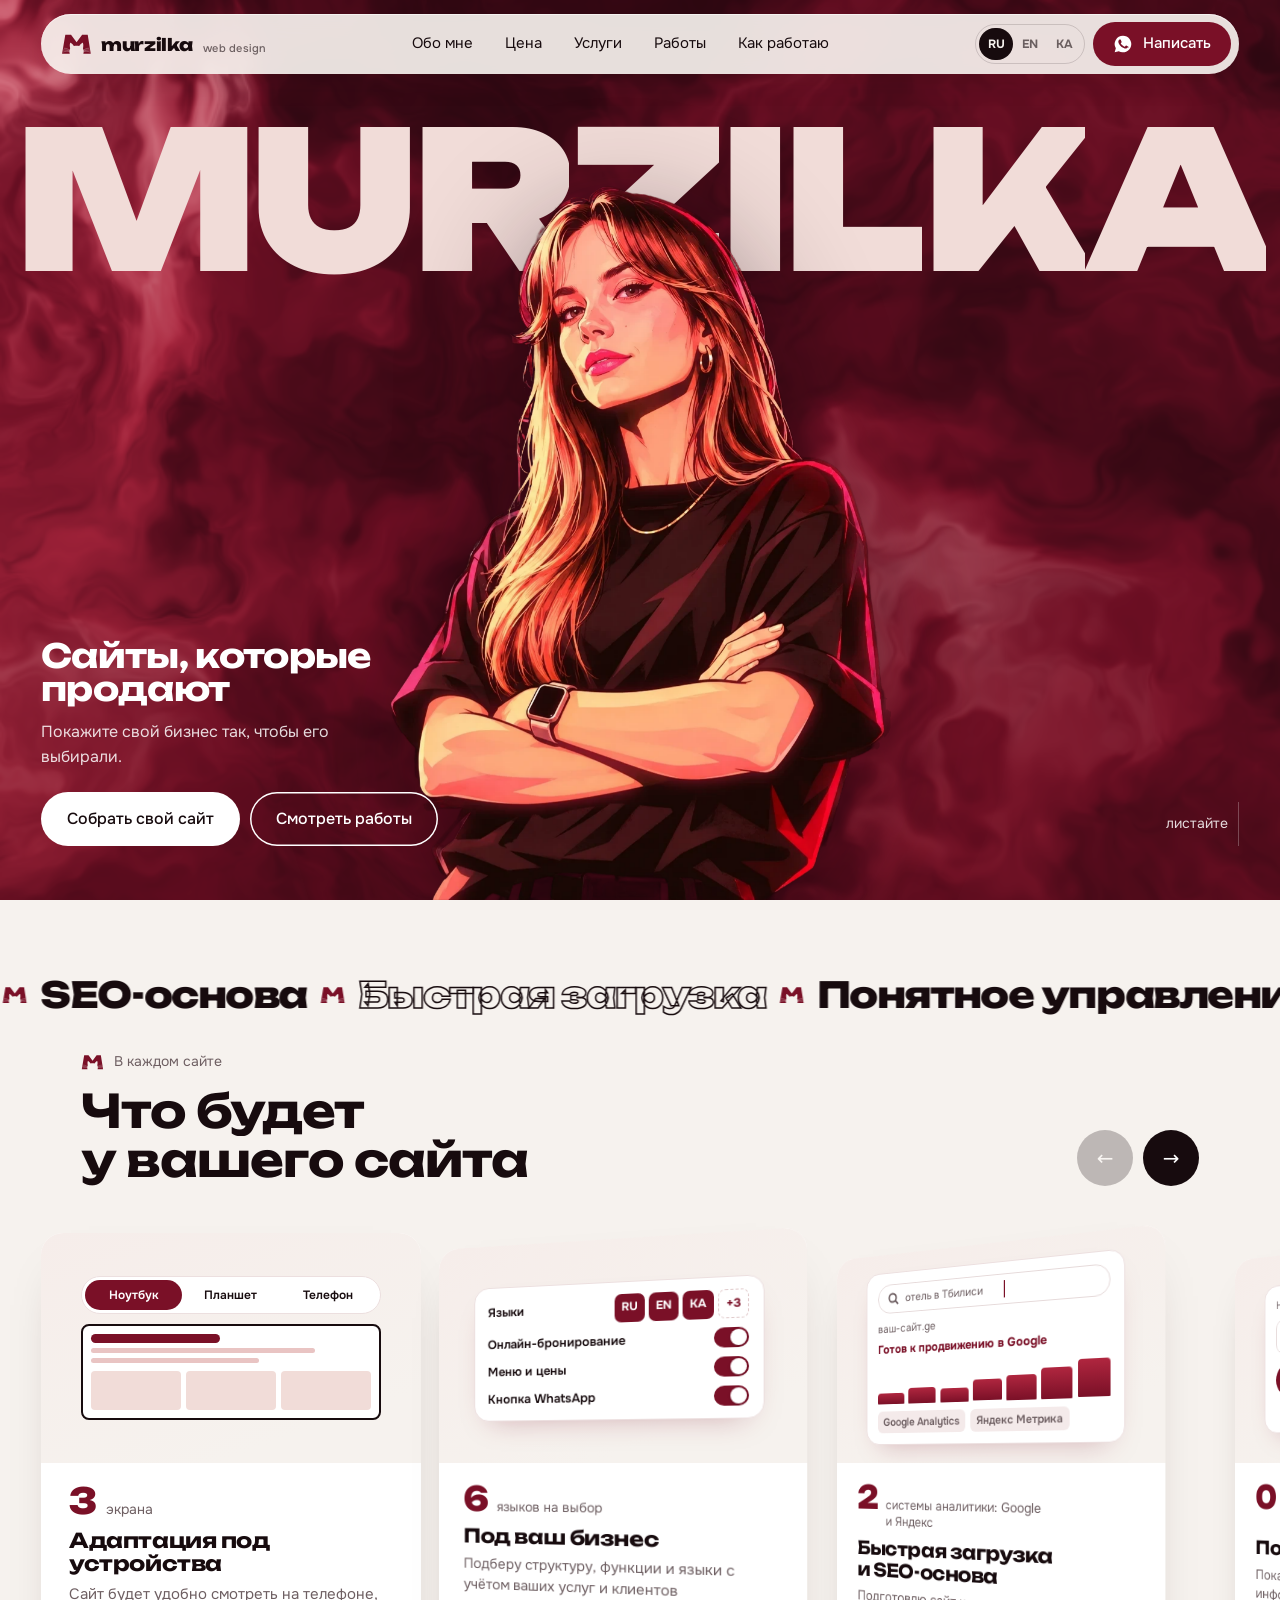
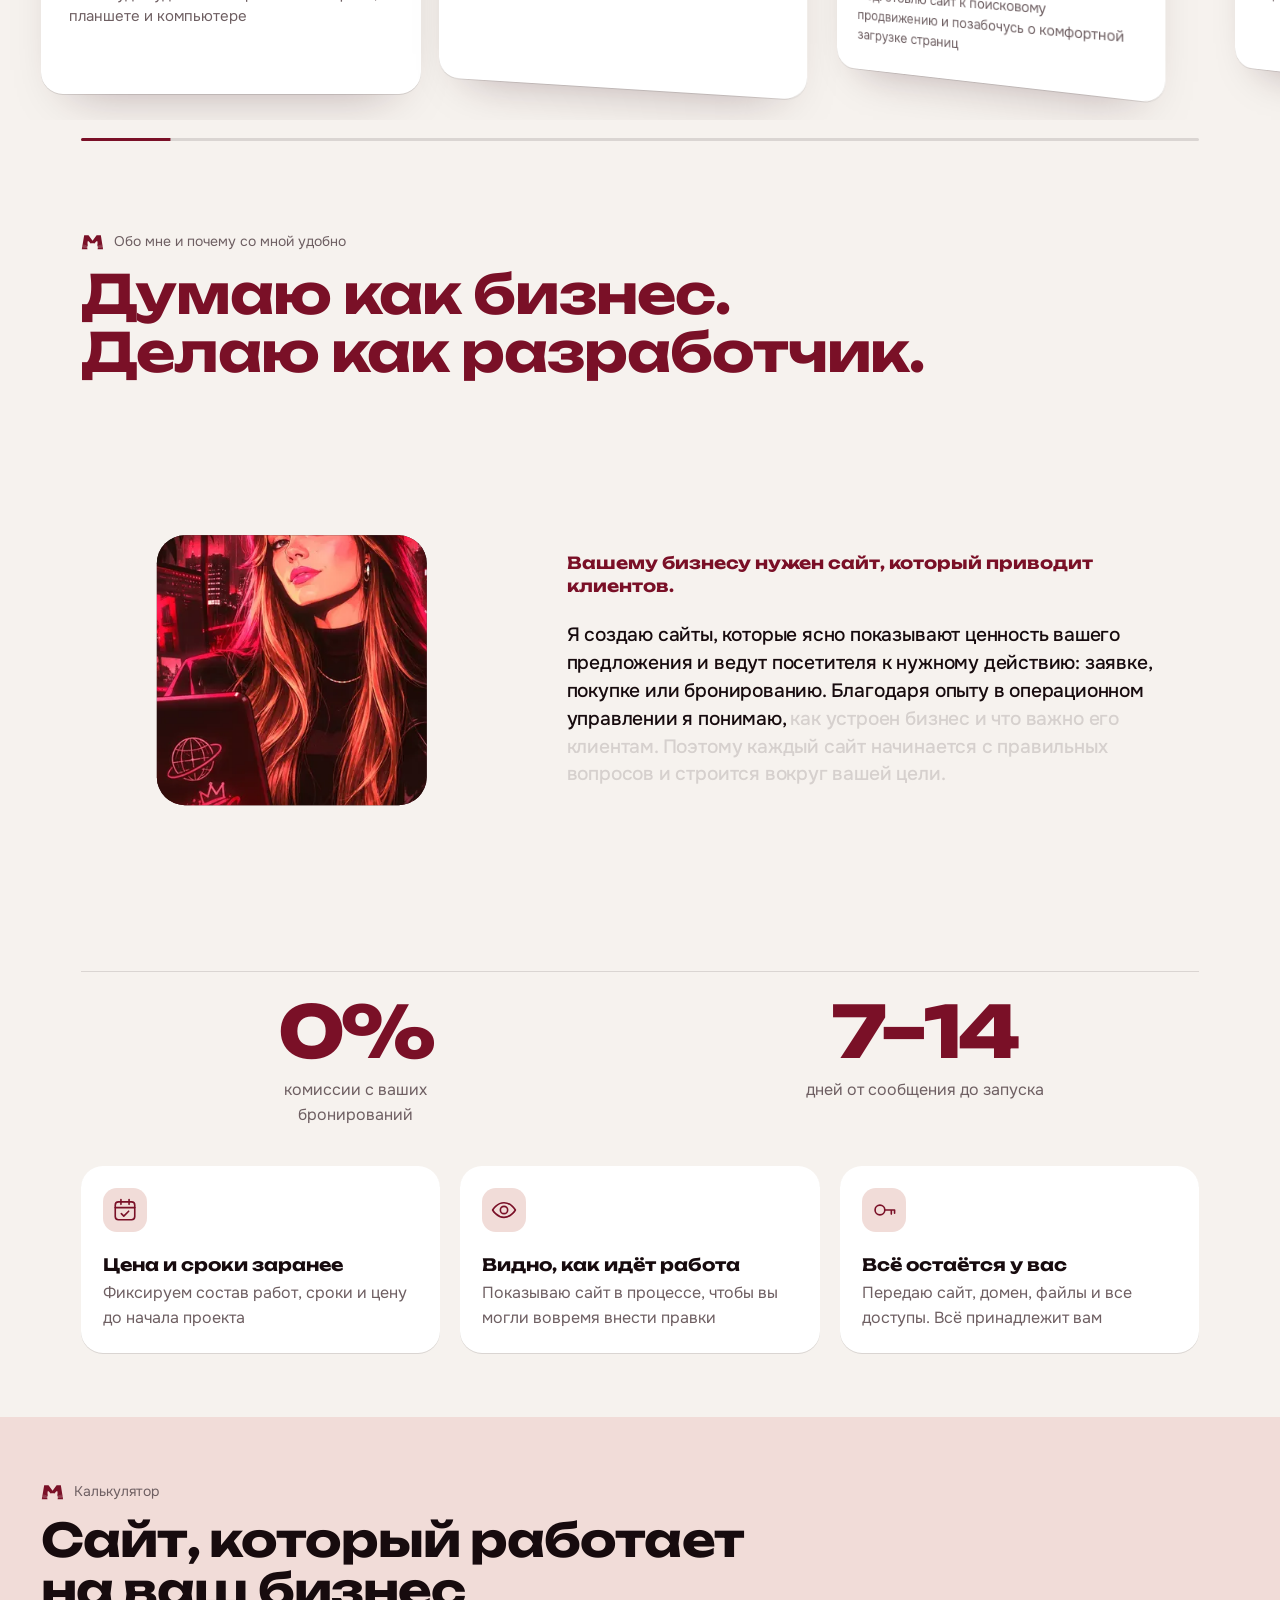
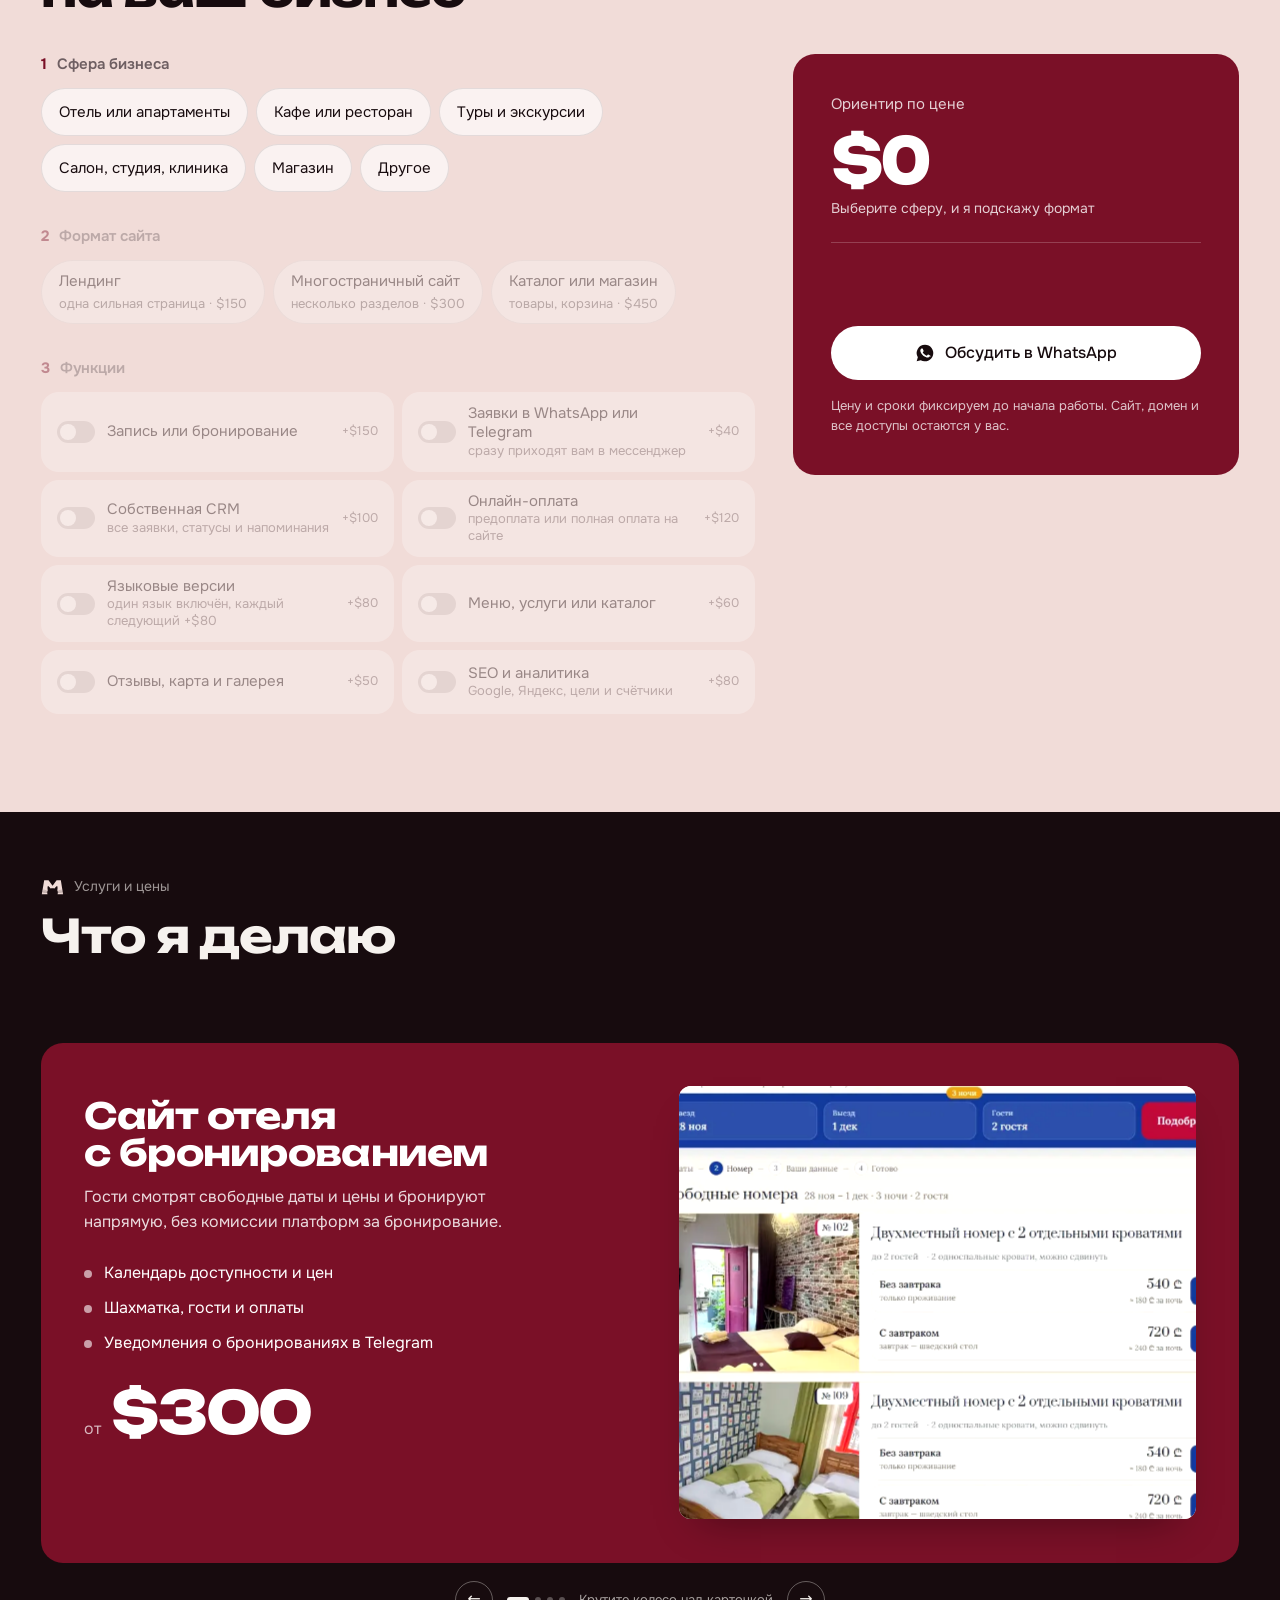
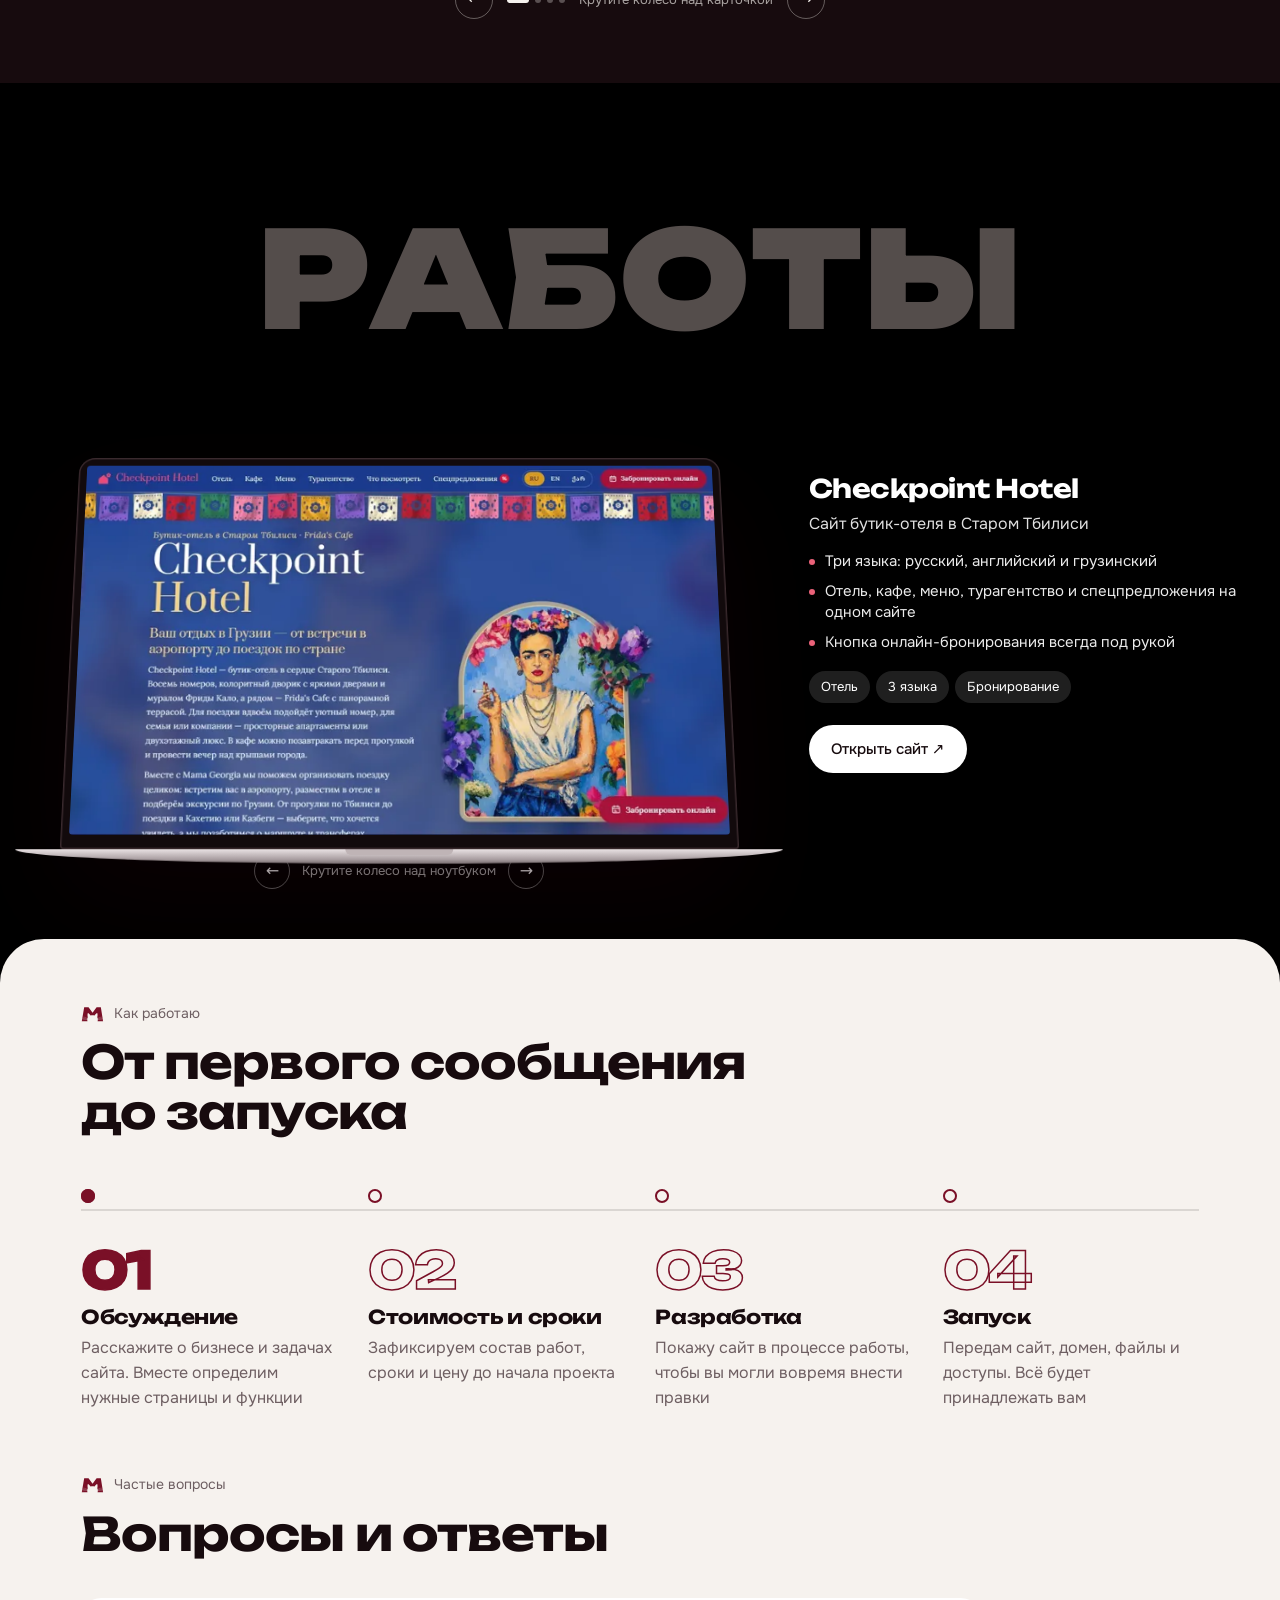
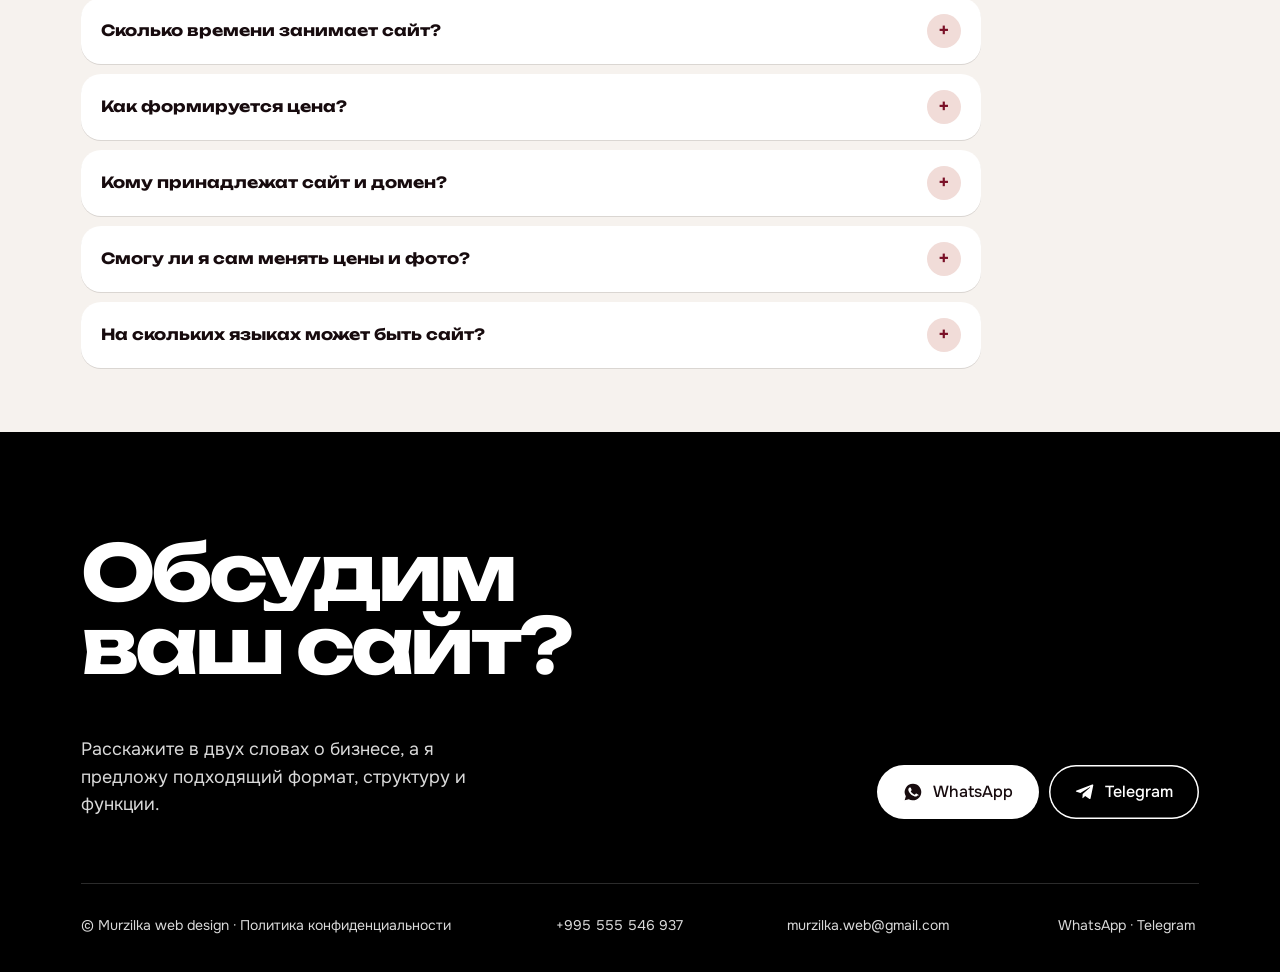
==== index.html @ 1e2598ab "Compact layout, M-cat logo, cleaner code; /old/ redirects home Co-Authored-By: Claude Opus 5.5 <nore" ====
<!DOCTYPE html>
<html lang="ru">
<head>
<meta charset="utf-8">
<meta name="viewport" content="width=device-width,initial-scale=1">
<title>Murzilka web design — сайты, которые продают</title>
<meta name="description" content="Мурзилка веб дизайн: сайты для отелей, кафе, туров и услуг в Грузии. Бронирование без комиссий, заявки в WhatsApp, своя CRM.">
<link rel="icon" href="data:image/svg+xml,%3Csvg xmlns='http://www.w3.org/2000/svg' viewBox='0 0 64 64'%3E%3Crect width='64' height='64' rx='14' fill='#7A1027'/%3E%3Cg transform='translate(6 13) scale(.4194)'%3E%3Cpath fill='#F6F2EE' fill-rule='evenodd' d='M16.3 96 L28.9 22.2 C29.1 21 29.8 20.4 30.6 20.4 H50.6 C51.8 20.4 52.9 20.9 53.6 21.9 L74.4 50.1 L95.1 21.9 C95.8 20.9 96.9 20.4 98.1 20.4 H117.6 C118.5 20.4 119.1 21 119.2 22 L131 96 Z M47 96 C45.4 91.5 45.2 86.5 46 82 C46.5 79 47.2 77 48.5 74.5 C47.6 70 47.2 66 47.2 62 C47.2 58 47.7 54.3 48.8 52.6 C49.5 51.7 50.9 52.3 52 53.1 C56.4 56.2 60.4 60.5 63.6 65.1 C67 64.2 70.6 63.8 74.2 63.8 C77.8 63.8 81.4 64.2 84.8 65.1 C88 60.5 92 56.2 96.4 53.1 C97.5 52.3 98.9 51.7 99.6 52.6 C100.7 54.3 101.2 58 101.2 62 C101.2 66 100.8 70 99.9 74.5 C101.2 77 101.9 79 102.4 82 C103.2 86.5 103 91.5 101.4 96 Z' transform='translate(-12 -14)'/%3E%3C/g%3E%3C/svg%3E">
<!--HEAD-->
<link rel="canonical" href="https://murzilkaweb.com/">
<link rel="alternate" hreflang="ru" href="https://murzilkaweb.com/">
<link rel="alternate" hreflang="en" href="https://murzilkaweb.com/en.html">
<link rel="alternate" hreflang="ka" href="https://murzilkaweb.com/ka.html">
<link rel="alternate" hreflang="x-default" href="https://murzilkaweb.com/">
<meta property="og:type" content="website">
<meta property="og:site_name" content="Murzilka web design">
<meta property="og:title" content="Murzilka web design — сайты, которые продают">
<meta property="og:description" content="Мурзилка веб дизайн: сайты для отелей, кафе, туров и услуг в Грузии. Бронирование без комиссий, заявки в WhatsApp, своя CRM.">
<meta property="og:image" content="https://murzilkaweb.com/og-ru.jpg">
<meta property="og:image:width" content="1200">
<meta property="og:image:height" content="630">
<meta property="og:url" content="https://murzilkaweb.com/">
<meta property="og:locale" content="ru_RU">
<meta name="twitter:card" content="summary_large_image">
<meta name="twitter:image" content="https://murzilkaweb.com/og-ru.jpg">
<script type="application/ld+json">{"@context": "https://schema.org", "@type": "ProfessionalService", "name": "Murzilka web design", "url": "https://murzilkaweb.com/", "image": "https://murzilkaweb.com/og-ru.jpg", "description": "Мурзилка веб дизайн: сайты для отелей, кафе, туров и услуг в Грузии. Бронирование без комиссий, заявки в WhatsApp, своя CRM.", "telephone": "+995555546937", "email": "murzilka.web@gmail.com", "areaServed": {"@type": "Country", "name": "Georgia"}, "priceRange": "$$", "sameAs": ["https://t.me/murzilka_studio", "https://wa.me/995555546937"], "knowsLanguage": ["ru", "en", "ka"]}</script>
<!--/HEAD-->
<script src="data.js"></script>
<link rel="stylesheet" href="fonts.css">
<style>
:root{
  --accent:#7A1027;      
  --accent-2:#B0263F;    
  --deep:#2A0710;        
  --blush:#F1DCD8;       
  --paper:#F6F2EE;
  --ink:#170B0E;
  --mute:#6E5F62;
  --line:rgba(23,11,14,.12);
  --r:22px;
  --pad:max(3.2vw,16px);
  color-scheme:light;
}
*{box-sizing:border-box;min-width:0}
html{scroll-padding-top:80px;-webkit-text-size-adjust:100%}
html.lenis,html.lenis body{height:auto}
.lenis.lenis-smooth{scroll-behavior:auto!important}
body{margin:0;background:var(--paper);color:var(--ink);font:400 16px/1.55 'Onest',system-ui,sans-serif;overflow-x:hidden;overflow-x:clip;-webkit-font-smoothing:antialiased}
img{display:block;max-width:100%}
a{color:inherit}
h1,h2,h3{font-family:'Unbounded',sans-serif;font-weight:700;line-height:1.02;letter-spacing:-.02em;margin:0;text-wrap:balance}
p{margin:0}
button{font:inherit;color:inherit;cursor:pointer}
:focus-visible{outline:2px solid var(--accent-2);outline-offset:3px;border-radius:8px}
.wrap{max-width:1320px;margin:0 auto;padding:0 var(--pad)}
.star{display:inline-block;width:1em;height:1em;vertical-align:-.12em;color:var(--accent-2)}
.btn{display:inline-flex;align-items:center;justify-content:center;gap:10px;min-height:54px;padding:0 26px;border-radius:999px;border:0;text-decoration:none;font-weight:500;font-size:16px;white-space:nowrap;position:relative;overflow:hidden;transition:transform .25s cubic-bezier(.2,.8,.2,1)}
.btn:active{transform:scale(.97)}
.btn svg{width:20px;height:20px;flex:none}
.btn-main{background:var(--accent);color:#fff}
.btn-light{background:#fff;color:var(--ink)}
.btn-ghost{background:transparent;color:inherit;box-shadow:inset 0 0 0 1.5px currentColor}
.btn span{position:relative;z-index:1;display:inline-flex;align-items:center;gap:10px}
.btn::before{content:"";position:absolute;inset:0;background:var(--ink);transform:translateY(101%);border-radius:inherit;transition:transform .45s cubic-bezier(.7,0,.2,1)}
.btn-light::before{background:var(--accent)}
.btn-ghost::before{background:currentColor}
@media(hover:hover){.btn:hover::before{transform:none}.btn-light:hover{color:#fff}.btn-ghost:hover span{color:var(--paper)}.hero .btn-ghost:hover span,.cta .btn-ghost:hover span{color:var(--deep)}}
.nav{position:fixed;z-index:50;top:14px;left:var(--pad);right:var(--pad);display:flex;align-items:center;justify-content:space-between;gap:12px;padding:8px 8px 8px 20px;border-radius:999px;background:rgba(246,242,238,.92);backdrop-filter:blur(14px) saturate(1.4);-webkit-backdrop-filter:blur(14px) saturate(1.4);box-shadow:0 1px 0 rgba(255,255,255,.6) inset,0 8px 30px rgba(42,7,16,.08);transition:transform .5s cubic-bezier(.7,0,.2,1)}
.nav.hide{transform:translateY(-140%)}
.logo{display:flex;align-items:center;gap:8px;font:800 17px/1 'Unbounded',sans-serif;text-decoration:none;letter-spacing:-.02em}
.logo .star{width:31px;height:22px;color:var(--accent)}.logo{gap:9px}
.logo small{font:500 11px/1 'Onest',sans-serif;letter-spacing:.02em;opacity:.6;margin-left:2px;align-self:flex-end;padding-bottom:1px}
.langs{display:flex;height:40px;padding:3px;border-radius:99px;border:1.5px solid rgba(23,11,14,.15)}
.langs a{display:grid;place-items:center;min-width:34px;padding:0 6px;border-radius:99px;font:700 12px/1 'Onest',sans-serif;text-decoration:none;color:inherit;opacity:.6}
.langs a:hover{opacity:1}
.langs a.on{background:var(--ink);color:var(--paper);opacity:1}
.logo small{white-space:nowrap}
.mlangs{display:none}
@media(max-width:560px){.nr .langs{display:none}.menu .mlangs{display:flex;align-self:flex-start;height:48px;border-color:rgba(255,255,255,.3);margin-top:10px}.menu .mlangs a{font-size:15px;min-width:52px;color:#fff;opacity:.7}.menu .mlangs a.on{background:#fff;color:var(--ink);opacity:1}}
.nr{display:flex;align-items:center;gap:8px}
.nav ul{display:flex;gap:4px;list-style:none;margin:0;padding:0}
.nav ul a{display:block;padding:10px 14px;border-radius:999px;text-decoration:none;font-size:15px;transition:background .2s}
.nav ul a:hover{background:rgba(122,16,39,.08)}
.nav .btn{min-height:44px;padding:0 20px;font-size:15px}
.burger{display:none;width:44px;height:44px;border-radius:50%;border:0;background:var(--ink);color:#fff;place-items:center}
.burger i{display:block;width:16px;height:1.5px;background:currentColor;box-shadow:0 -5px 0 currentColor,0 5px 0 currentColor}
.menu{position:fixed;inset:0;z-index:49;background:var(--deep);color:#fff;display:flex;flex-direction:column;justify-content:flex-end;padding:110px var(--pad) 40px;clip-path:inset(0 0 100% 0);transition:clip-path .7s cubic-bezier(.7,0,.2,1);visibility:hidden}
.menu.open{clip-path:inset(0);visibility:visible}
.menu>a{font:700 clamp(34px,10vw,56px)/1.1 'Unbounded',sans-serif;text-decoration:none;display:block;padding:6px 0}
.menu .row{display:flex;gap:10px;margin-top:32px;flex-wrap:wrap}
.menu .row a{font:500 16px 'Onest',sans-serif;flex:1}
@keyframes spin{to{transform:rotate(360deg)}}
.hero{position:relative;height:100vh;height:100svh;overflow:hidden;color:#fff;background:radial-gradient(120% 80% at 70% 20%,var(--accent-2),var(--accent) 40%,var(--deep))}
.hero canvas{position:absolute;inset:0;width:100%;height:100%}
.grain{position:absolute;inset:0;pointer-events:none;opacity:.18;mix-blend-mode:overlay;background-image:url("data:image/svg+xml,%3Csvg xmlns='http://www.w3.org/2000/svg' width='160' height='160'%3E%3Cfilter id='n'%3E%3CfeTurbulence baseFrequency='.9' numOctaves='2' stitchTiles='stitch'/%3E%3C/filter%3E%3Crect width='100%25' height='100%25' filter='url(%23n)'/%3E%3C/svg%3E")}
.name{position:absolute;left:0;right:0;top:13vh;text-align:center;font:900 clamp(40px,15vw,280px)/.86 'Unbounded',sans-serif;letter-spacing:-.05em;white-space:nowrap;color:var(--blush);user-select:none}
.name .ch{display:inline-block;will-change:transform}
.name .mk{display:inline-block;overflow:hidden;vertical-align:top;padding-bottom:.04em}
.sasha{position:absolute;left:50%;bottom:0;height:min(84vh,1100px);height:min(84svh,1100px);transform:translateX(-50%)}.sasha>div,.sasha img{height:100%;width:auto;max-width:none;will-change:transform}.sasha img{filter:drop-shadow(0 30px 60px rgba(20,0,6,.45))}
.hero-copy{position:absolute;z-index:2;left:var(--pad);bottom:clamp(28px,6vh,60px);max-width:440px}
.eyebrow{display:inline-flex;align-items:center;gap:8px;font-size:14px;opacity:.85;margin-bottom:14px}
.hero h1{font-size:clamp(26px,2.6vw,40px)}
.hero-copy p{margin:14px 0 22px;opacity:.85;max-width:320px}
.hero-btns{display:flex;gap:10px;flex-wrap:wrap}
.hero-side{position:absolute;right:var(--pad);bottom:clamp(28px,6vh,60px);text-align:right;font-size:14px;opacity:.85;display:flex;flex-direction:column;align-items:flex-end;gap:14px}
.scroll-hint{display:flex;align-items:center;gap:10px}
.scroll-hint i{display:block;width:1.5px;height:44px;background:rgba(255,255,255,.3);position:relative;overflow:hidden}
.scroll-hint i::after{content:"";position:absolute;left:0;top:-50%;width:100%;height:50%;background:#fff;animation:drip 1.8s cubic-bezier(.7,0,.3,1) infinite}
@keyframes drip{to{top:110%}}
.works{position:relative;overflow:hidden;color:#fff;background:radial-gradient(120% 80% at 30% 30%,var(--accent-2),var(--accent) 40%,var(--deep))}
.works canvas{position:absolute;inset:0;width:100%;height:100%}
.wpin{position:relative;z-index:2;min-height:100vh;min-height:100svh;max-width:1400px;margin:0 auto;padding:96px var(--pad) 60px;display:grid;grid-template-columns:minmax(0,1.25fr) minmax(0,.75fr);grid-template-rows:auto 1fr;column-gap:clamp(30px,4vw,70px);row-gap:clamp(16px,3vh,40px);align-items:center}
.wname{grid-column:1/-1;align-self:start;text-align:center;font:900 clamp(40px,8vw,140px)/.9 'Unbounded',sans-serif;letter-spacing:-.1em;white-space:nowrap;color:var(--blush);user-select:none;pointer-events:none}
.wname span{display:inline-block}
.whint{display:flex;align-items:center;justify-content:center;gap:12px;margin-top:12px;font-size:13px;color:rgba(255,255,255,.7)}
.whint button{width:36px;height:36px;border-radius:50%;border:1.5px solid rgba(255,255,255,.4);background:none;color:#fff;font-size:16px;cursor:pointer;transition:background .3s,opacity .3s}
.whint button:hover{background:rgba(255,255,255,.15)}
.whint button:disabled{opacity:.3;cursor:default}
.dots i{cursor:pointer}
.laptop{touch-action:pan-y}
.wlap{min-width:0}
.laptop{position:relative;width:min(100%,(100vh - 330px)*1.6);min-width:min(100%,420px);margin:0 auto;will-change:transform}
.dots{display:flex;gap:8px;justify-content:center;margin-top:26px}
.dots i{width:6px;height:6px;border-radius:9px;background:rgba(255,255,255,.35);transition:width .4s,background .4s}
.dots i.on{width:26px;background:#fff}
.wdet{position:relative;min-height:460px}
.cap{position:absolute;inset:0;display:flex;flex-direction:column;justify-content:center;opacity:0;transform:translateY(24px);transition:opacity .45s,transform .6s cubic-bezier(.2,.8,.2,1);pointer-events:none}
.cap.on{opacity:1;transform:none;pointer-events:auto}
.wd .n{font:600 14px/1 'Onest';opacity:.7;margin-bottom:14px}
.wd h3{font-size:clamp(22px,2vw,32px);margin-bottom:10px}
.wd .lead{opacity:.88;font-size:16px;margin-bottom:14px}
.wd ul{list-style:none;padding:0;margin:0 0 18px;display:grid;gap:9px}
.wd li{display:flex;gap:10px;font-size:15px;line-height:1.4;opacity:.92}
.wd li::before{content:"";flex:none;width:6px;height:6px;margin-top:8px;border-radius:50%;background:#ff6b84}
.tags{display:flex;flex-wrap:wrap;gap:6px;margin-bottom:22px}
.tags span{font-size:13px;padding:6px 12px;border-radius:99px;background:rgba(255,255,255,.12);white-space:nowrap}
.wd .btn{align-self:flex-start;min-height:48px;padding:0 22px;font-size:15px}
.wlist{display:none;position:relative;z-index:2;padding:110px var(--pad) 90px;gap:22px}
.wlist .h2{color:#fff;margin-bottom:8px}
.wcard{background:rgba(255,255,255,.07);border:1px solid rgba(255,255,255,.14);border-radius:24px;padding:12px 12px 22px}
.wcard .shot{position:relative;border-radius:14px;overflow:hidden;aspect-ratio:16/10;margin-bottom:18px;background:#0c0607}
.wcard .shot img{position:absolute;inset:0;width:100%;height:100%;object-fit:cover;object-position:top}
.wcard .wd{padding:0 8px}
@media(max-width:900px){
  .wpin{grid-template-columns:minmax(0,1fr);align-content:center;gap:14px;padding:78px var(--pad) 20px}
  .wname{font-size:14.5vw;margin-top:6px}
  .laptop{width:100%}
  .lid{position:relative;border-radius:24px;padding:12px;box-shadow:0 0 0 1.5px #3a2a2e inset,0 30px 70px rgba(20,0,6,.5)}
  .lid::after{content:"";position:absolute;top:4px;left:50%;width:5px;height:5px;margin-left:-2.5px;border-radius:50%;background:#3a2a2e}
  .screen{aspect-ratio:4/3;border-radius:12px}
  .base{display:none}
  .dots{margin-top:14px}
  .wdet{min-height:330px}
  .cap{justify-content:flex-start}
  .wd .n{margin-bottom:8px}
  .wd h3{font-size:24px;margin-bottom:6px}
  .wd .lead{font-size:15px;margin-bottom:10px}
  .wd ul{gap:5px;margin-bottom:12px}
  .wd li{font-size:14px}
  .tags{margin-bottom:14px}
  .tags span{font-size:12px;padding:5px 10px}
  .wd .btn{min-height:44px}
}
@media(max-width:900px) and (max-height:740px){.wd ul{display:none}.wdet{min-height:220px}}
.nogs .wpin{display:none}.nogs .wlist{display:grid}
.lid{background:#120a0c;border-radius:clamp(10px,1.4vw,20px) clamp(10px,1.4vw,20px) 4px 4px;padding:1.3% 1.3% 2%;box-shadow:0 0 0 1.5px #3a2a2e inset,0 50px 120px rgba(20,0,6,.55)}
.screen{position:relative;aspect-ratio:16/9.4;overflow:hidden;border-radius:4px;background:#0c0607}
.screen img{position:absolute;inset:0;width:100%;height:100%;object-fit:cover;object-position:top center;will-change:clip-path}
.base{position:relative;height:clamp(8px,1.2vw,18px);margin:0 -6.5%;background:linear-gradient(#e9e2e3,#a99ea1 70%,#7a6f72);border-radius:0 0 50% 50%/0 0 100% 100%}
.base::before{content:"";position:absolute;left:50%;top:0;width:14%;height:40%;transform:translateX(-50%);background:#bfb4b6;border-radius:0 0 10px 10px}
.wgrid{display:grid;grid-template-columns:repeat(auto-fill,minmax(280px,1fr));gap:24px;margin-top:40px}
.wgrid a{text-decoration:none}.wgrid img{border-radius:16px;aspect-ratio:16/10;object-fit:cover;object-position:top;width:100%;margin-bottom:12px}.wgrid b{display:block;font:700 18px 'Unbounded'}.wgrid span{color:var(--mute)}
section{position:relative}
.band{padding:clamp(44px,5vw,80px) 0}
.kicker{display:flex;align-items:center;gap:10px;font-size:14px;color:var(--mute);margin-bottom:14px}
.h2{font-size:clamp(28px,3.6vw,54px)}
.h2 .ln{display:block;overflow:hidden;padding-bottom:.06em}
.h2 .ln>span{display:block}
.mani h2{font-size:clamp(28px,4.2vw,64px);color:var(--accent)}
.mgrid{display:grid;grid-template-columns:minmax(0,.8fr) minmax(0,1.2fr);gap:clamp(28px,5vw,80px);align-items:center;margin-top:clamp(40px,6vw,80px)}
.mani .big{font:500 clamp(18px,1.5vw,22px)/1.45 'Onest',sans-serif;letter-spacing:-.01em;margin-top:24px}
.mani .big .w{opacity:.14;transition:none}
.mani .lead{font:700 clamp(16px,1.3vw,20px)/1.35 'Unbounded';color:var(--accent);max-width:640px}
.stats{display:grid;grid-template-columns:repeat(2,minmax(0,1fr));gap:20px;margin-top:clamp(50px,7vw,100px);border-top:1px solid var(--line)}
.stat{padding-top:28px}
.stat b{display:block;font:800 clamp(44px,5.6vw,92px)/.9 'Unbounded';letter-spacing:-.05em;color:var(--accent);white-space:nowrap}
.stat>span{display:block;margin-top:14px;color:var(--mute);max-width:260px}
.svcs{background:var(--ink);color:var(--paper)}
.svcs .kicker{color:rgba(246,242,238,.6)}
.svc-list{display:grid;margin-top:clamp(20px,2.6vw,36px);padding-top:30px;touch-action:pan-y}
.sctl{display:flex;align-items:center;justify-content:center;gap:14px;margin-top:18px;font-size:13px;color:rgba(246,242,238,.65)}
.sctl button{width:38px;height:38px;border-radius:50%;border:1.5px solid rgba(246,242,238,.35);background:none;color:var(--paper);font-size:16px;cursor:pointer;transition:background .3s,opacity .3s}
.sctl button:hover{background:rgba(255,255,255,.1)}.sctl button:disabled{opacity:.3;cursor:default}
.sdots{display:flex;gap:6px}.sdots i{width:6px;height:6px;border-radius:9px;background:rgba(246,242,238,.3);cursor:pointer;transition:width .3s,background .3s}.sdots i.on{width:22px;background:var(--paper)}
.svc{grid-area:1/1;position:relative;min-height:min(48vh,430px);border-radius:var(--r);padding:clamp(20px,2.4vw,34px);display:grid;grid-template-columns:minmax(0,1.05fr) minmax(0,1fr);gap:clamp(20px,3vw,44px);transform-origin:50% 0;overflow:hidden}
.svc:nth-child(1){background:var(--accent);color:#fff}
.svc:nth-child(2){background:var(--blush);color:var(--ink)}
.svc:nth-child(3){background:var(--paper);color:var(--ink)}
.svc:nth-child(4){background:#2B1A1E;color:var(--paper)}
.svc .top{display:flex;justify-content:space-between;align-items:flex-start;gap:16px}
.svc .num{font:600 15px 'Onest';opacity:.7}
.svc h3{font-size:clamp(22px,2.1vw,32px);margin:4px 0 10px}
.svc .d{opacity:.85;max-width:480px}
.svc ul{list-style:none;padding:0;margin:26px 0 0;display:grid;gap:10px}
.svc li{display:flex;gap:12px;align-items:flex-start}
.svc li::before{content:"";flex:none;width:8px;height:8px;margin-top:9px;border-radius:50%;background:currentColor;opacity:.6}
.price{margin-top:30px;display:flex;align-items:baseline;gap:10px}
.price small{font-size:16px;opacity:.7}
.price b{font:800 clamp(34px,3.4vw,52px)/.9 'Unbounded';letter-spacing:-.04em}
.svc .vis{position:relative;border-radius:calc(var(--r) - 10px);overflow:hidden;min-height:260px;background:#fff;box-shadow:0 20px 40px -20px rgba(0,0,0,.4)}
.svc .vis img{position:absolute;inset:0;width:100%;height:100%;object-fit:cover;object-position:top left;transform:scale(1.15);will-change:transform;filter:saturate(1.12) contrast(1.05) brightness(1.05)}
.crm{position:absolute;inset:0;padding:clamp(18px,2.4vw,30px);display:flex;flex-direction:column;gap:10px;background:linear-gradient(160deg,#3a2328,#1d1013)}
.crm .hd{display:flex;justify-content:space-between;font-size:14px;opacity:.75;margin-bottom:6px}
.crm .row{display:flex;justify-content:space-between;align-items:center;gap:10px;padding:14px 16px;border-radius:14px;background:rgba(255,255,255,.06)}
.crm .row b{font-weight:500}
.tag{font-size:13px;padding:6px 12px;border-radius:999px;white-space:nowrap}
.crm .ping{margin-top:auto;align-self:flex-end;display:flex;gap:10px;align-items:center;background:#fff;color:var(--ink);padding:12px 16px;border-radius:16px 16px 4px 16px;font-size:14px;box-shadow:0 20px 40px rgba(0,0,0,.3)}
.feat{padding-top:clamp(44px,6vw,80px);overflow:hidden}
.marq{display:flex;width:max-content;white-space:nowrap;font:800 clamp(22px,2.8vw,42px)/1 'Unbounded';letter-spacing:-.04em;will-change:transform}
.marq span{flex:none;display:inline-flex;align-items:center;gap:.35em;padding-right:.35em}
.marq .o{color:transparent;-webkit-text-stroke:1.5px var(--ink)}
.marq .md{display:inline-block;width:.22em;height:.22em;border-radius:50%;background:var(--accent)}
.kd{display:inline-block;width:18px;height:2px;border-radius:2px;background:var(--accent-2)}
.fpin{position:relative;padding:clamp(24px,3vw,44px) 0 clamp(16px,2vw,36px)}
.fhead{display:flex;flex-wrap:wrap;justify-content:space-between;align-items:flex-end;gap:20px}
.farrows{display:flex;gap:10px}
.farrows button{width:56px;height:56px;border-radius:50%;border:0;background:var(--ink);color:#fff;font-size:20px;transition:transform .2s,background .2s,opacity .2s}
.farrows button:active{transform:scale(.94)}
.farrows button:disabled{opacity:.25;cursor:default}
@media(hover:hover){.farrows button:not(:disabled):hover{background:var(--accent)}}
.ftrack-w{position:relative;margin-top:clamp(16px,2.4vw,32px)}
.ftrack{display:flex;gap:18px;overflow-x:auto;overflow-y:hidden;scroll-snap-type:x mandatory;padding:16px var(--pad) 26px;scroll-padding-inline:var(--pad);scrollbar-width:none;cursor:grab;user-select:none;-webkit-user-select:none;-webkit-overflow-scrolling:touch;overscroll-behavior-x:contain}
.ftrack::-webkit-scrollbar{display:none}
.ftrack.drag{cursor:grabbing;scroll-snap-type:none}
.ftrack.drag .fc{pointer-events:none}
@media(min-width:1320px){.ftrack{padding-inline:calc((100vw - 1320px)/2 + var(--pad));scroll-padding-inline:calc((100vw - 1320px)/2 + var(--pad))}}
.fc{position:relative;overflow:hidden;-webkit-backface-visibility:hidden;backface-visibility:hidden;flex:0 0 min(80vw,380px);scroll-snap-align:start;border-radius:var(--r);background:#fff;color:var(--ink);display:flex;flex-direction:column;transform-origin:0% 50%;will-change:transform;box-shadow:0 1px 0 var(--line),0 24px 50px -30px rgba(42,7,16,.35)}
.fimg{position:relative;height:clamp(170px,26vh,230px);background:linear-gradient(160deg,var(--blush),#fff 85%);display:grid;place-items:center;overflow:hidden}
.ill{width:92%;height:92%;overflow:visible}
.ill .a{fill:var(--accent)}.ill .b{fill:#e9c4c3}.ill .w{fill:#fff}.ill .o{opacity:.35}
.ill .sh{filter:drop-shadow(0 6px 10px rgba(122,16,39,.16))}
.ill .l{fill:none;stroke:var(--accent);stroke-width:3;stroke-linecap:round;stroke-linejoin:round}
.ill text{font:600 13px 'Onest',sans-serif;text-anchor:middle}.ill .tw{fill:#fff}.ill .ta{fill:var(--accent)}
.ill .cursor{fill:var(--ink);stroke:#fff;stroke-width:2}
.ill .float{animation:float 4s ease-in-out infinite}
@keyframes float{50%{transform:translateY(-6px)}}
.fc.on .grow{transform-box:fill-box;transform-origin:50% 100%;animation:grow 1s cubic-bezier(.2,.8,.2,1) both}
@keyframes grow{from{transform:scaleY(.1)}}
.ill .draw{stroke-dasharray:1;stroke-dashoffset:1}
.fc.on .draw{animation:draw 1.4s .4s ease forwards}
@keyframes draw{to{stroke-dashoffset:0}}
.fc.on .knob{animation:knob 2.4s ease-in-out infinite}
@keyframes knob{50%{transform:translateX(-22px)}}
.fc.on .slide{transform-box:fill-box;transform-origin:0 50%;animation:slide 2.4s ease-in-out infinite}
@keyframes slide{50%{transform:scaleX(.6)}}
.fc.on .pop{animation:pop .6s cubic-bezier(.2,.9,.3,1.4) both;transform-box:fill-box;transform-origin:20% 100%}
@keyframes pop{from{transform:scale(.4);opacity:0}}
.fc.on .beat{transform-box:fill-box;transform-origin:center;animation:beat 1.6s ease-in-out infinite}
@keyframes beat{15%{transform:scale(1.18)}30%{transform:scale(1)}}
.ftx{position:relative;padding:20px clamp(20px,2.2vw,28px) clamp(22px,2.4vw,28px)}
.fnum{display:flex;align-items:baseline;gap:10px;margin-bottom:10px}
.fn{font:800 clamp(32px,2.8vw,42px)/1 'Unbounded';letter-spacing:-.04em;color:var(--accent);font-variant-numeric:tabular-nums}
.fnum span{font-size:14px;line-height:1.25;color:var(--mute);max-width:190px}
.fimg.mu{background:linear-gradient(160deg,#F6EDEA,var(--paper) 80%);padding:16px}
.mu{font-family:'Onest',sans-serif;color:var(--ink)}
.mu-box{width:100%;max-width:300px;background:#fff;border:1.5px solid #ecdfdf;border-radius:16px;padding:12px 14px;box-shadow:0 14px 30px -18px rgba(122,16,39,.35)}
.mu-dev{width:100%;max-width:300px;display:flex;flex-direction:column;align-items:center;gap:10px}
.mu-tabs{position:relative;display:grid;grid-template-columns:repeat(3,1fr);width:100%;background:#fff;border:1.5px solid #ecdfdf;border-radius:99px;padding:3px;font-size:12px;font-weight:600;text-align:center}
.mu-tabs span{position:relative;z-index:1;padding:6px 0;transition:color .3s}
.mu-ind{position:absolute;top:3px;bottom:3px;left:3px;width:calc((100% - 6px)/3);border-radius:99px;background:var(--accent)}
.mu-stage{height:96px;width:100%;display:flex;justify-content:center;align-items:flex-start}
.mu-page{width:100%;height:100%;background:#fff;border:2px solid var(--ink);border-radius:8px;padding:8px;display:flex;flex-direction:column;gap:5px;overflow:hidden}
.mu-page b{display:block;height:9px;width:46%;border-radius:5px;background:var(--accent)}
.mu-page .l1,.mu-page .l2{display:block;height:5px;border-radius:3px;background:#e9c4c3}.mu-page .l1{width:80%}.mu-page .l2{width:60%}
.mu-cols{display:flex;gap:5px;flex:1;margin-top:3px}.mu-cols u{flex:1;border-radius:4px;background:#F1DCD8;min-width:14px}
.fc.on .mu-ind{animation:muInd 7.5s cubic-bezier(.7,0,.2,1) infinite}
.fc.on .mu-page{animation:muPage 7.5s cubic-bezier(.7,0,.2,1) infinite}
.fc.on .mu-tabs .t1{animation:muT1 7.5s infinite}.fc.on .mu-tabs .t2{animation:muT2 7.5s infinite}.fc.on .mu-tabs .t3{animation:muT3 7.5s infinite}
.mu-tabs .t1{color:#fff}
@keyframes muInd{0%,28%{transform:translateX(0)}33%,61%{transform:translateX(100%)}66%,95%{transform:translateX(200%)}100%{transform:translateX(0)}}
@keyframes muPage{0%,28%{width:100%;border-radius:8px}33%,61%{width:58%;border-radius:10px}66%,95%{width:34%;border-radius:12px}100%{width:100%}}
@keyframes muT1{0%,28%,100%{color:#fff}33%,95%{color:var(--ink)}}
@keyframes muT2{0%,28%,66%,100%{color:var(--ink)}33%,61%{color:#fff}}
@keyframes muT3{0%,61%,100%{color:var(--ink)}66%,95%{color:#fff}}
.mu-biz{display:grid;gap:9px;font-size:13px}
.mu-row{display:flex;align-items:center;justify-content:space-between;gap:8px}
.mu-row span:first-child{font-weight:600}
.mu-langs{display:flex;gap:4px}.mu-langs em{font-style:normal;font-size:12px;font-weight:700;padding:4px 7px;border-radius:7px;background:#f4eaea;color:var(--accent)}
.mu-langs em.on{background:var(--accent);color:#fff}.mu-langs .pl{background:none;border:1.5px dashed #e0c9ca}
.mu-sw{flex:none;position:relative;width:34px;height:20px;border-radius:99px;background:#e6dada;transition:background .3s}
.mu-sw::after{content:"";position:absolute;top:2px;left:2px;width:16px;height:16px;border-radius:50%;background:#fff;box-shadow:0 1px 3px rgba(0,0,0,.2);transition:transform .3s}
.fc.on .mu-sw{animation:muSwBg .01s both}.fc.on .mu-sw::after{animation:muSwK .4s cubic-bezier(.3,1.4,.5,1) both}
.fc.on .s1,.fc.on .s1::after{animation-delay:.5s}.fc.on .s2,.fc.on .s2::after{animation-delay:1.1s}.fc.on .s3,.fc.on .s3::after{animation-delay:1.7s}
@keyframes muSwBg{to{background:var(--accent)}}@keyframes muSwK{to{transform:translateX(14px)}}
.fc.on .mu-langs em:nth-child(2){animation:muLang .3s 2.2s both}.fc.on .mu-langs em:nth-child(3){animation:muLang .3s 2.5s both}
@keyframes muLang{to{background:var(--accent);color:#fff}}
.mu-seo{display:grid;gap:8px}
.mu-q{display:flex;align-items:center;gap:8px;border:1.5px solid #e6dada;border-radius:99px;padding:6px 12px;font-size:12px;color:var(--mute)}
.mu-type{display:inline-block;overflow:hidden;white-space:nowrap;border-right:1.5px solid var(--accent);width:0}
.fc.on .mu-type{animation:muType 1.4s steps(15) .3s forwards,muBlink .8s step-end infinite}
@keyframes muType{to{width:15ch}}@keyframes muBlink{50%{border-color:transparent}}
.mu-res{opacity:0;transform:translateY(8px)}.fc.on .mu-res{animation:muIn .5s 1.8s both}
.mu-res small{display:block;font-size:12px;color:var(--mute)}.mu-res b{font-size:13px;color:var(--accent)}
.mu-chart{display:flex;align-items:flex-end;gap:5px;height:40px}
.mu-chart i{flex:1;height:var(--h);border-radius:4px 4px 1px 1px;background:linear-gradient(var(--accent-2),var(--accent));transform-origin:50% 100%;transform:scaleY(0)}
.fc.on .mu-chart i{animation:muGrow .6s cubic-bezier(.2,.8,.2,1) both}
.fc.on .mu-chart i:nth-child(1){animation-delay:2s}.fc.on .mu-chart i:nth-child(2){animation-delay:2.08s}.fc.on .mu-chart i:nth-child(3){animation-delay:2.16s}.fc.on .mu-chart i:nth-child(4){animation-delay:2.24s}.fc.on .mu-chart i:nth-child(5){animation-delay:2.32s}.fc.on .mu-chart i:nth-child(6){animation-delay:2.4s}.fc.on .mu-chart i:nth-child(7){animation-delay:2.48s}
@keyframes muGrow{to{transform:scaleY(1)}}
.mu-an{display:flex;gap:6px;font-size:12px;font-weight:600;color:var(--mute)}.mu-an span{padding:3px 7px;border-radius:6px;background:#f4eaea}
@keyframes muIn{to{opacity:1;transform:none}}
.mu-adm small{display:block;font-size:12px;color:var(--mute);margin-bottom:6px}
.mu-in{position:relative;height:38px;border:1.5px solid #e6dada;border-radius:10px;font-weight:700;font-size:15px;overflow:hidden}
.mu-in span{position:absolute;left:12px;top:50%;transform:translateY(-50%)}
.mu-in .v2{opacity:0}
.mu-car{position:absolute;top:10px;bottom:10px;width:1.5px;background:var(--accent);left:62px;opacity:0}
.fc.on .mu-in{animation:muFocus 6s infinite}
.fc.on .mu-in .v1{animation:muV1 6s infinite}.fc.on .mu-in .v2{animation:muV2 6s infinite}.fc.on .mu-car{animation:muCar 6s infinite}
.mu-btn{margin-top:10px;border-radius:99px;background:var(--accent);color:#fff;text-align:center;font-weight:700;font-size:13px;padding:9px}
.fc.on .mu-btn{animation:muPress 6s infinite}
.mu-ok{margin-top:8px;font-size:12px;font-weight:700;color:#1f8a55;opacity:0}
.fc.on .mu-ok{animation:muOk 6s infinite}
@keyframes muFocus{0%,8%{border-color:#e6dada}12%,55%{border-color:var(--accent)}60%,100%{border-color:#e6dada}}
@keyframes muV1{0%,25%{opacity:1;transform:translateY(-50%)}32%,92%{opacity:0;transform:translateY(-120%)}100%{opacity:1;transform:translateY(-50%)}}
@keyframes muV2{0%,25%{opacity:0;transform:translateY(20%)}32%,92%{opacity:1;transform:translateY(-50%)}100%{opacity:0}}
@keyframes muCar{0%,10%{opacity:0}12%,20%,28%,36%,44%,52%{opacity:1}16%,24%,32%,40%,48%{opacity:0}55%,100%{opacity:0}}
@keyframes muPress{0%,56%,64%,100%{transform:none;filter:none}60%{transform:scale(.95);filter:brightness(1.2)}}
@keyframes muOk{0%,62%{opacity:0;transform:translateY(4px)}68%,92%{opacity:1;transform:none}100%{opacity:0}}
.mu-chat{width:100%;max-width:300px;display:flex;flex-direction:column;gap:8px;font-size:13px}
.mu-b{align-self:flex-start;max-width:82%;padding:9px 12px;border-radius:16px 16px 16px 4px;background:#fff;border:1.5px solid #ecdfdf;opacity:0;transform:translateY(10px) scale(.96);transform-origin:0 100%}
.mu-b.me{align-self:flex-end;background:var(--accent);color:#fff;border-color:var(--accent);border-radius:16px 16px 4px 16px;transform-origin:100% 100%}
.fc.on .c1{animation:muPop .45s cubic-bezier(.2,.9,.3,1.3) .3s both}.fc.on .c2{animation:muPop .45s cubic-bezier(.2,.9,.3,1.3) 1.3s both}.fc.on .c3{animation:muPop .45s cubic-bezier(.2,.9,.3,1.3) 2.1s both}
@keyframes muPop{to{opacity:1;transform:none}}
.mu-dots{display:flex;gap:4px;padding:11px 14px}.mu-dots i{width:6px;height:6px;border-radius:50%;background:#fff;opacity:.5}
.fc.on .mu-dots i{animation:muDot 1.2s infinite}.fc.on .mu-dots i:nth-child(2){animation-delay:.15s}.fc.on .mu-dots i:nth-child(3){animation-delay:.3s}
@keyframes muDot{0%,60%,100%{opacity:.35}30%{opacity:1}}
@media(prefers-reduced-motion:reduce){.mu *{animation:none!important;opacity:1!important;transform:none!important;width:auto}}
.fc h3{font-size:clamp(19px,1.6vw,22px);line-height:1.15;margin:0 0 8px}
.fc p{color:var(--mute);font-size:15px;line-height:1.45}
.fbar{height:3px;border-radius:3px;background:var(--line);overflow:hidden;margin-top:clamp(10px,2vh,24px)}
.fbar i{display:block;height:100%;background:var(--accent);transform-origin:0 50%;transform:scaleX(0)}
.calc{background:var(--blush)}
.calc-grid{display:grid;grid-template-columns:minmax(0,1.25fr) minmax(0,1fr);gap:clamp(20px,3vw,44px);margin-top:clamp(24px,3vw,40px);align-items:start}
.step{margin-bottom:34px}
.step h4{margin:0 0 14px;font:600 15px 'Onest';color:var(--mute);display:flex;gap:10px}
.step h4 b{color:var(--accent)}
.chips{display:flex;flex-wrap:wrap;gap:8px}
.chip{min-height:48px;padding:10px 18px;border-radius:999px;border:0;background:rgba(255,255,255,.65);box-shadow:inset 0 0 0 1px rgba(23,11,14,.1);font-size:15px;text-align:left;transition:background .25s,color .25s,transform .2s}
.chip:active{transform:scale(.97)}
.chip.on{background:var(--ink);color:#fff;box-shadow:none}
.chip small{display:block;opacity:.65;font-size:13px}
.chip .rec{display:inline-block;margin-left:8px;font-size:12px;padding:2px 8px;border-radius:9px;background:var(--accent);color:#fff;vertical-align:1px}
.toggles{display:grid;grid-template-columns:repeat(2,minmax(0,1fr));gap:8px}
.tog{display:flex;align-items:center;gap:12px;min-height:64px;padding:12px 16px;border-radius:18px;border:0;background:rgba(255,255,255,.65);text-align:left;font-size:15px;transition:background .25s}
.tog .sw{flex:none;width:38px;height:22px;border-radius:99px;background:rgba(23,11,14,.18);position:relative;transition:background .25s}
.tog .sw::after{content:"";position:absolute;left:3px;top:3px;width:16px;height:16px;border-radius:50%;background:#fff;transition:transform .35s cubic-bezier(.2,.9,.3,1.3)}
.tog.on{background:#fff}
.tog.on .sw{background:var(--accent)}
.tog.on .sw::after{transform:translateX(16px)}
.tog .tx{flex:1;line-height:1.3}
.tog .tx em{display:block;font-style:normal;font-size:13px;color:var(--mute)}
.tog small{white-space:nowrap;color:var(--mute)}
.tog[disabled]{opacity:.45;cursor:default}
.langc{display:none;align-items:center;gap:12px;grid-column:1/-1;padding:6px 16px 10px}
.langc.show{display:flex}
.langc button{width:40px;height:40px;border-radius:50%;border:0;background:#fff;font-size:20px}
.wait{opacity:.4;pointer-events:none;transition:opacity .4s}
.total{position:sticky;top:100px;background:var(--accent);color:#fff;border-radius:var(--r);padding:clamp(24px,3vw,40px);overflow:hidden}
.total .lbl{font-size:15px;opacity:.8}
.total .sum{font:800 clamp(48px,5vw,80px)/1 'Unbounded';letter-spacing:-.05em;margin:12px 0 6px;font-variant-numeric:tabular-nums;white-space:nowrap}
.total .note{font-size:14px;opacity:.8;min-height:22px}
.total ul{list-style:none;padding:18px 0 0;margin:22px 0 24px;border-top:1px solid rgba(255,255,255,.2);display:grid;gap:8px;font-size:15px;min-height:60px}
.total li{display:flex;justify-content:space-between;gap:10px}
.total li span:last-child{opacity:.75;white-space:nowrap}
.total .btn{width:100%}
.total .fine{font-size:13px;opacity:.75;margin-top:16px}
.total .star{position:absolute;right:-50px;top:-50px;width:200px;height:200px;color:rgba(255,255,255,.07)}
.proc{background:var(--paper);border-radius:44px 44px 0 0;margin-top:-44px;z-index:3}
.proc .steps{display:grid;grid-template-columns:repeat(4,minmax(0,1fr));gap:clamp(16px,2.4vw,36px);margin-top:clamp(28px,4vw,56px);position:relative;padding-top:56px}
.proc .rail{position:absolute;left:0;right:0;top:20px;height:2px;background:var(--line)}
.proc .rail i{position:absolute;inset:0;background:var(--accent);transform-origin:0 50%;transform:scaleX(0)}
.st{position:relative}
.st::before{content:"";position:absolute;top:-56px;left:0;width:14px;height:14px;border-radius:50%;background:var(--paper);box-shadow:inset 0 0 0 2px var(--accent);transition:background .3s}
.st.on::before{background:var(--accent)}
.st .n{font:800 clamp(40px,4vw,62px)/1 'Unbounded';letter-spacing:-.05em;color:transparent;-webkit-text-stroke:1.5px var(--accent);transition:color .5s}
.st.on .n{color:var(--accent)}
.st h3{font-size:clamp(18px,1.5vw,22px);margin:12px 0 8px}
.st p{color:var(--mute)}
.ava{position:relative;border-radius:var(--r);overflow:hidden;aspect-ratio:1/1;background:var(--deep)}
.ava img{position:absolute;inset:0;width:100%;height:100%;object-fit:cover;will-change:transform}
.pluses{display:grid;grid-template-columns:repeat(3,minmax(0,1fr));gap:clamp(12px,1.6vw,20px);margin-top:clamp(24px,3vw,40px)}
.pluses div{padding:22px;border-radius:22px;background:#fff;box-shadow:0 1px 0 var(--line)}
.pluses .pic{width:44px;height:44px;padding:9px;border-radius:14px;background:var(--blush);color:var(--accent)}
.pluses b{display:block;font:700 17px/1.25 'Unbounded';margin:14px 0 6px}
.pluses p{color:var(--mute);font-size:16px}
.cta{position:relative;overflow:hidden;color:#fff;background:radial-gradient(120% 80% at 30% 80%,var(--accent-2),var(--accent) 45%,var(--deep));min-height:60vh;display:flex;flex-direction:column;justify-content:flex-end}
@media(max-width:900px){.cta{min-height:0}}
.cta canvas{position:absolute;inset:0;width:100%;height:100%}
.cta .wrap{position:relative;z-index:2;width:100%;padding-top:80px;padding-bottom:24px}
.cta h2{font-size:clamp(40px,7vw,120px);line-height:.9;letter-spacing:-.05em}
.cta h2 .ln{display:block;overflow:hidden;padding-bottom:.05em}
.cta h2 .ln>span{display:block}
.cta .row{display:flex;justify-content:space-between;align-items:flex-end;gap:30px;margin-top:clamp(30px,4vw,60px);flex-wrap:wrap}
.cta .row p{max-width:420px;opacity:.85;font-size:clamp(17px,1.4vw,20px)}
.cta .btns{display:flex;gap:10px;flex-wrap:wrap}
.cta .btn{min-height:54px;padding:0 26px;font-size:16px}
.foot{display:flex;justify-content:space-between;flex-wrap:wrap;gap:14px;margin-top:clamp(36px,5vw,70px);padding-top:20px;border-top:1px solid rgba(255,255,255,.2);font-size:14px;opacity:.85}
.faq{background:var(--paper);padding-top:0}
.qa{margin-top:clamp(24px,3vw,44px);display:grid;gap:10px;max-width:900px}
.qa details{background:#fff;border-radius:20px;box-shadow:0 1px 0 var(--line)}
.qa summary{list-style:none;cursor:pointer;display:flex;justify-content:space-between;align-items:center;gap:16px;padding:16px 20px;font:700 clamp(15px,1.2vw,17px)/1.3 'Unbounded',sans-serif}
.qa summary::-webkit-details-marker{display:none}
.qa summary::after{content:"+";flex:none;width:34px;height:34px;border-radius:50%;display:grid;place-items:center;background:var(--blush);color:var(--accent);font:600 20px/1 'Onest';transition:transform .3s}
.qa details[open] summary::after{transform:rotate(45deg)}
.qa p{padding:0 24px 22px;color:var(--mute);max-width:720px}
.foot a{text-decoration:none;display:inline-flex;align-items:center;min-height:44px;padding:0 4px}
.foot>span{display:inline-flex;align-items:center;min-height:44px}
@media(max-width:700px){.foot{flex-direction:column;align-items:flex-start;gap:0}.foot>span{flex-wrap:wrap;min-height:40px}.foot a{padding:0 3px}.foot>span>a:first-child{padding-left:0}}
.mbar{position:fixed;z-index:40;left:12px;right:12px;bottom:max(12px,env(safe-area-inset-bottom));display:none;gap:8px;padding:8px;border-radius:999px;background:rgba(23,11,14,.82);backdrop-filter:blur(14px);-webkit-backdrop-filter:blur(14px);transform:translateY(160%);transition:transform .5s cubic-bezier(.2,.8,.2,1)}
.mbar.show{transform:none}
.mbar .btn{flex:1;min-height:50px;padding:0 14px}
.mbar .btn-ghost{color:#fff}
.mprice{position:fixed;z-index:41;left:50%;bottom:calc(max(12px,env(safe-area-inset-bottom)) + 76px);transform:translate(-50%,20px);opacity:0;pointer-events:none;background:var(--accent);color:#fff;text-decoration:none;padding:10px 18px;border-radius:999px;font-size:15px;white-space:nowrap;box-shadow:0 10px 30px rgba(42,7,16,.3);transition:opacity .35s,transform .45s cubic-bezier(.2,.8,.2,1)}
.mprice.show{opacity:1;transform:translate(-50%,0);pointer-events:auto}
@media(min-width:901px){.mprice{display:none}}
@media(max-width:1100px){
  .toggles{grid-template-columns:minmax(0,1fr)}
}
@media(max-width:900px){
  .nav ul,.nav .btn{display:none}
  .burger{display:grid}
  .calc-grid,.mgrid{grid-template-columns:minmax(0,1fr)}
  .total{position:relative;top:0}
  .svc{grid-template-columns:minmax(0,1fr);min-height:0;gap:16px}
  .sctl span#sHint{display:none}
  .svc .vis{min-height:0;height:min(150px,20vh);aspect-ratio:auto}
  .proc .steps{grid-template-columns:minmax(0,1fr);padding-top:0;padding-left:44px;gap:40px}
  .proc .rail{top:0;bottom:0;left:6px;right:auto;width:2px;height:auto}
  .proc .rail i{transform-origin:50% 0;transform:scaleY(0)}
  .st::before{top:8px;left:-44px}
  .mbar{display:flex}
  .ava{max-width:520px}
  .pluses{grid-template-columns:minmax(0,1fr)}
}
@media(max-width:700px){
  body{font-size:16px}
  .name{top:13vh;top:13svh}
  .sasha{height:62vh;height:62svh;bottom:23vh;bottom:23svh}
  .hero::after{content:"";position:absolute;left:0;right:0;bottom:0;height:52vh;height:52svh;background:linear-gradient(transparent,rgba(42,7,16,.92) 45%);pointer-events:none}
  .hero-copy{z-index:2;right:var(--pad);max-width:none;bottom:24px}
  .hero h1{font-size:clamp(28px,8.4vw,40px)}
  .hero-copy p{margin:10px 0 18px}
  .hero-btns .btn{flex:1;padding:0 12px;font-size:15px}
  .hero-side{display:none}
  .eyebrow{margin-bottom:10px}
  .stats{grid-template-columns:minmax(0,1fr)}
  .farrows{display:none}
  .svc{padding:22px;border-radius:22px}
  .svc h3{font-size:clamp(22px,6.6vw,28px);margin:8px 0 10px}
  .svc .d{font-size:15px;line-height:1.45}
  .svc ul{margin-top:14px;gap:6px}
  .svc li{font-size:14px}
  .svc li::before{margin-top:7px;width:6px;height:6px}
  .price{margin-top:16px}
  .price b{font-size:44px}
  .svc .vis{order:-1}
  .cta .btn{flex:1}
  .cta .btns{width:100%}
  .foot{padding-bottom:80px}
}
@supports not (aspect-ratio:1/1){.screen{height:0;padding-top:58.75%}.ava{height:0;padding-top:100%}}
@media(prefers-reduced-motion:reduce){*{animation:none!important;transition:none!important}}
.wrap{max-width:1200px}.svcs .wrap{max-width:1320px}
.wpin{position:relative;z-index:2;min-height:100vh;min-height:100svh;max-width:1400px;margin:0 auto;padding:96px var(--pad) 60px;display:grid;grid-template-columns:minmax(0,1.25fr) minmax(0,.75fr);grid-template-rows:auto 1fr;column-gap:clamp(30px,4vw,70px);row-gap:clamp(16px,3vh,40px);align-items:center}
.wname{grid-column:1/-1;align-self:start;text-align:center;font:900 clamp(44px,10.5vw,190px)/.9 'Unbounded',sans-serif;letter-spacing:-.1em;white-space:nowrap;color:var(--blush);user-select:none;pointer-events:none}
.wname span{display:inline-block}
.laptop{position:relative;width:min(100%,(100vh - 330px)*1.6);min-width:min(100%,420px);margin:0 auto;will-change:transform}
.svc-list{display:grid;margin-top:clamp(30px,4vw,56px);padding-top:30px;touch-action:pan-y}
.svc{grid-area:1/1;position:relative;min-height:min(58vh,520px);border-radius:var(--r);padding:clamp(24px,3.4vw,52px);display:grid;grid-template-columns:minmax(0,1.05fr) minmax(0,1fr);gap:clamp(24px,4vw,60px);transform-origin:50% 0;overflow:hidden}
.svc h3{font-size:clamp(26px,2.8vw,44px);margin:12px 0 14px}
.price{margin-top:30px;display:flex;align-items:baseline;gap:10px}
.price small{font-size:16px;opacity:.7}
.price b{font:800 clamp(44px,4.6vw,72px)/.9 'Unbounded';letter-spacing:-.04em}
.svc .vis{position:relative;border-radius:calc(var(--r) - 10px);overflow:hidden;min-height:260px;background:#fff;box-shadow:0 20px 40px -20px rgba(0,0,0,.4)}
.svc .vis img{position:absolute;inset:0;width:100%;height:100%;object-fit:cover;object-position:top left;transform:scale(1.15);will-change:transform;filter:saturate(1.12) contrast(1.05) brightness(1.05)}
@media(max-width:900px){  .wpin{grid-template-columns:minmax(0,1fr);align-content:center;gap:14px;padding:78px var(--pad) 20px}
  .wname{font-size:14.5vw;margin-top:6px}
  .laptop{width:100%}
  .svc{grid-template-columns:minmax(0,1fr);min-height:0;gap:16px}
  .svc .vis{min-height:0;height:min(150px,20vh);aspect-ratio:auto}}
@media(max-width:700px){  .svc{padding:22px;border-radius:22px}
  .svc h3{font-size:clamp(22px,6.6vw,28px);margin:8px 0 10px}
  .svc .d{font-size:15px;line-height:1.45}
  .svc ul{margin-top:14px;gap:6px}
  .svc li{font-size:14px}
  .svc li::before{margin-top:7px;width:6px;height:6px}
  .price{margin-top:16px}
  .price b{font-size:44px}
  .svc .vis{order:-1}}
.marq .star{width:.72em;height:.5em;color:var(--accent)}
.kicker .kd{width:23px;height:16px;flex:none;color:var(--accent);background:none;border-radius:0}
.svcs .kicker .kd{color:var(--blush);--eye:#170B0E}
.stats{justify-items:center;text-align:center}.stat>span{margin-left:auto;margin-right:auto}
.calc .wrap{max-width:none}
.calc-grid{grid-template-columns:minmax(0,1.6fr) minmax(0,1fr)}
@media(max-width:900px){.calc-grid{grid-template-columns:minmax(0,1fr)}}
</style>
</head>
<body>



<svg width="0" height="0" style="position:absolute" aria-hidden="true">
  <symbol id="star" viewBox="12 14 124 86"><path fill="currentColor" fill-rule="evenodd" d="M16.3 96 L28.9 22.2 C29.1 21 29.8 20.4 30.6 20.4 H50.6 C51.8 20.4 52.9 20.9 53.6 21.9 L74.4 50.1 L95.1 21.9 C95.8 20.9 96.9 20.4 98.1 20.4 H117.6 C118.5 20.4 119.1 21 119.2 22 L131 96 Z M47 96 C45.4 91.5 45.2 86.5 46 82 C46.5 79 47.2 77 48.5 74.5 C47.6 70 47.2 66 47.2 62 C47.2 58 47.7 54.3 48.8 52.6 C49.5 51.7 50.9 52.3 52 53.1 C56.4 56.2 60.4 60.5 63.6 65.1 C67 64.2 70.6 63.8 74.2 63.8 C77.8 63.8 81.4 64.2 84.8 65.1 C88 60.5 92 56.2 96.4 53.1 C97.5 52.3 98.9 51.7 99.6 52.6 C100.7 54.3 101.2 58 101.2 62 C101.2 66 100.8 70 99.9 74.5 C101.2 77 101.9 79 102.4 82 C103.2 86.5 103 91.5 101.4 96 Z"/><path d="M46.2 81.6 C40 76.5 33 74.2 24.8 74 M45.6 84.6 C38 81.6 30 80.4 21.5 81 M45.4 87.4 C38 85.5 30 85.3 22 88.6 M102.2 81.6 C108.4 76.5 115.4 74.2 123.6 74.0 M102.8 84.6 C110.4 81.6 118.4 80.4 126.9 81.0 M103.0 87.4 C110.4 85.5 118.4 85.3 126.4 88.6" fill="none" stroke="var(--eye,#F6F2EE)" stroke-width="1.1" stroke-linecap="round"/></symbol>
  <symbol id="wa" viewBox="0 0 24 24"><path fill="currentColor" d="M12 2a10 10 0 0 0-8.6 15.1L2 22l5-1.3A10 10 0 1 0 12 2zm5.3 14.2c-.2.6-1.3 1.2-1.8 1.2-.5.1-1 .1-3.3-.9-2.8-1.2-4.6-4.1-4.7-4.3-.1-.2-1.1-1.5-1.1-2.9s.7-2.1 1-2.4c.3-.3.6-.3.8-.3h.6c.2 0 .4 0 .6.5l.9 2.1c.1.2.1.4 0 .6l-.4.6-.4.4c-.1.2-.3.3-.1.6.2.3.8 1.4 1.8 2.2 1.2 1.1 2.3 1.4 2.6 1.6.3.1.5.1.6-.1l.9-1.1c.2-.3.4-.2.7-.1l2 1c.3.1.5.2.5.3.1.1.1.7-.1 1.4z"/></symbol>
  <symbol id="tg" viewBox="0 0 24 24"><path fill="currentColor" d="M21.9 4.3 18.7 19.4c-.2 1-.9 1.3-1.7.8l-4.8-3.5-2.3 2.2c-.3.3-.5.5-1 .5l.3-4.9 8.9-8c.4-.3-.1-.5-.6-.2l-11 6.9-4.7-1.5c-1-.3-1-1 .2-1.5L20.6 3c.9-.3 1.6.2 1.3 1.3z"/></symbol>
</svg>



<nav class="nav hide" id="nav">
  <a class="logo" href="#top" aria-label="Murzilka, наверх"><svg class="star"><use href="#star"/></svg>murzilka<small>web design</small></a>
  <ul>
    <li><a href="#about">Обо мне</a></li>
    <li><a href="#calc">Цена</a></li>
    <li><a href="#services">Услуги</a></li>
    <li><a href="#works">Работы</a></li>
    <li><a href="#process">Как работаю</a></li>
  </ul>
  <div class="nr"><span class="langs"><a class="on" href="index.html" hreflang="ru" lang="ru">RU</a><a href="en.html" hreflang="en" lang="en">EN</a><a href="ka.html" hreflang="ka" lang="ka">KA</a></span><a class="btn btn-main" href="https://wa.me/995555546937"><span><svg><use href="#wa"/></svg>Написать</span></a>
  <button class="burger" id="burger" aria-label="Меню" aria-expanded="false"><i></i></button></div>
</nav>
<div class="menu" id="menu">
  <a href="#about">Обо мне</a><a href="#calc">Цена</a><a href="#services">Услуги</a><a href="#works">Работы</a><a href="#process">Как работаю</a>
  <span class="langs mlangs"><a class="on" href="index.html" hreflang="ru" lang="ru">RU</a><a href="en.html" hreflang="en" lang="en">EN</a><a href="ka.html" hreflang="ka" lang="ka">KA</a></span>
  <div class="row"><a class="btn btn-light" href="https://wa.me/995555546937"><span><svg><use href="#wa"/></svg>WhatsApp</span></a><a class="btn btn-ghost" href="https://t.me/murzilka_studio"><span><svg><use href="#tg"/></svg>Telegram</span></a></div>
</div>

<main id="top">
<section class="hero" id="hero">
  <canvas id="fog1" aria-hidden="true"></canvas>
  <div class="name" id="name" aria-hidden="true">MURZILKA</div>
  <div class="sasha"><div id="sasha"><img id="sashaImg" src="img/sasha-cut.webp" alt="Саша Мурзилка" width="833" height="1254"></div></div>
  <div class="hero-copy" id="heroCopy">
    <h1>Сайты, которые продают</h1>
    <p>Покажите свой бизнес так, чтобы его выбирали.</p>
    <div class="hero-btns">
      <a class="btn btn-light" href="#calc"><span>Собрать свой сайт</span></a>
      <a class="btn btn-ghost" href="#works"><span>Смотреть работы</span></a>
    </div>
  </div>
  <div class="hero-side" id="heroSide"><span class="scroll-hint">листайте<i></i></span></div>
</section>

<section class="feat" id="feat">
  <div class="marq" id="marq" aria-hidden="true"></div>
  
  <div class="fpin" id="fpin">
  <div class="wrap">
    <div class="fhead">
      <div>
        <div class="kicker"><svg class="kd"><use href="#star"/></svg>В каждом сайте</div>
        <h2 class="h2 split"><span class="ln"><span>Что будет</span></span><span class="ln"><span>у вашего сайта</span></span></h2>
      </div>
      <div class="farrows"><button id="fPrev" aria-label="Назад">←</button><button id="fNext" aria-label="Дальше">→</button></div>
    </div>
  </div>
  <div class="ftrack-w">
    <div class="ftrack" id="ftrack" tabindex="0" aria-label="Что будет у вашего сайта, листайте вбок">
      <article class="fc"><div class="fimg mu"><div class="mu-dev"><div class="mu-tabs"><span class="t1">Ноутбук</span><span class="t2">Планшет</span><span class="t3">Телефон</span><i class="mu-ind"></i></div><div class="mu-stage"><div class="mu-page"><b></b><i class="l1"></i><i class="l2"></i><div class="mu-cols"><u></u><u></u><u></u></div></div></div></div></div><div class="ftx"><div class="fnum"><b class="fn" data-n="3">3</b><span>экрана</span></div><h3>Адаптация под устройства</h3><p>Сайт будет удобно смотреть на телефоне, планшете и компьютере</p></div></article>
      <article class="fc"><div class="fimg mu"><div class="mu-box mu-biz"><div class="mu-row"><span>Языки</span><span class="mu-langs"><em class="on">RU</em><em>EN</em><em>KA</em><em class="pl">+3</em></span></div><div class="mu-row"><span>Онлайн-бронирование</span><i class="mu-sw s1"></i></div><div class="mu-row"><span>Меню и цены</span><i class="mu-sw s2"></i></div><div class="mu-row"><span>Кнопка WhatsApp</span><i class="mu-sw s3"></i></div></div></div><div class="ftx"><div class="fnum"><b class="fn" data-n="6">6</b><span>языков на выбор</span></div><h3>Под ваш бизнес</h3><p>Подберу структуру, функции и языки с учётом ваших услуг и клиентов</p></div></article>
      <article class="fc"><div class="fimg mu"><div class="mu-box mu-seo"><div class="mu-q"><svg width="14" height="14" fill="none" stroke="currentColor" stroke-width="2"><circle cx="6" cy="6" r="4.5"/><path d="m9.5 9.5 3.5 3.5"/></svg><span class="mu-type">отель в Тбилиси</span></div><div class="mu-res"><small>ваш-сайт.ge</small><b>Готов к продвижению в Google</b></div><div class="mu-chart"><i style="--h:30%"></i><i style="--h:42%"></i><i style="--h:38%"></i><i style="--h:56%"></i><i style="--h:64%"></i><i style="--h:80%"></i><i style="--h:96%"></i></div><div class="mu-an"><span>Google Analytics</span><span>Яндекс Метрика</span></div></div></div><div class="ftx"><div class="fnum"><b class="fn" data-n="2">2</b><span>системы аналитики: Google и Яндекс</span></div><h3>Быстрая загрузка и SEO-основа</h3><p>Подготовлю сайт к поисковому продвижению и позабочусь о комфортной загрузке страниц</p></div></article>
      <article class="fc"><div class="fimg mu"><div class="mu-box mu-adm"><small>Номер 102 · цена за ночь</small><div class="mu-in"><span class="v1">540 ₾</span><span class="v2">560 ₾</span><i class="mu-car"></i></div><div class="mu-btn">Сохранить</div><div class="mu-ok">✓ Уже на сайте</div></div></div><div class="ftx"><div class="fnum"><b class="fn" data-n="0">0</b><span>программистов, чтобы поменять цены и фото</span></div><h3>Понятное управление</h3><p>Покажу, как обновлять важную информацию самостоятельно</p></div></article>
      <article class="fc"><div class="fimg mu"><div class="mu-chat"><div class="mu-b c1">Как поменять фото на главной?</div><div class="mu-b me c2">Сейчас покажу, это 2 клика</div><div class="mu-b me mu-dots c3"><i></i><i></i><i></i></div></div></div><div class="ftx"><div class="fnum"><b class="fn">1:1</b><span>связь со мной напрямую в мессенджере</span></div><h3>Поддержка после запуска</h3><p>Помогу разобраться с сайтом и его основными функциями</p></div></article>
    </div>
  </div>
  <div class="wrap"><div class="fbar"><i id="fBar"></i></div></div>
  </div>
</section>

<section class="band mani" id="about">
  <div class="wrap">
    <div class="kicker"><svg class="kd"><use href="#star"/></svg>Обо мне и почему со мной удобно</div>
    <h2 class="h2 split"><span class="ln"><span>Думаю как бизнес.</span></span><span class="ln"><span>Делаю как разработчик.</span></span></h2>
    <div class="mgrid">
      <div class="ava" id="ava"><img src="img/avatar.webp" srcset="img/m/avatar.webp 600w, img/avatar.webp 1000w" sizes="(max-width:900px) 90vw, 40vw" alt="Саша Мурзилка за работой" loading="lazy"></div>
      <div>
        <p class="lead">Вашему бизнесу нужен сайт, который приводит клиентов.</p>
        <p class="big" id="bigText">Я создаю сайты, которые ясно показывают ценность вашего предложения и ведут посетителя к нужному действию: заявке, покупке или бронированию. Благодаря опыту в операционном управлении я понимаю, как устроен бизнес и что важно его клиентам. Поэтому каждый сайт начинается с правильных вопросов и строится вокруг вашей цели.</p>
      </div>
    </div>
    <div class="stats">
      <div class="stat"><b><span class="cnt" data-to="0">0</span>%</b><span>комиссии с ваших бронирований</span></div>
      <div class="stat"><b><span class="cnt" data-to="7">7</span>–<span class="cnt" data-to="14">14</span></b><span>дней от сообщения до запуска</span></div>
    </div>
    <div class="pluses">
      <div><svg class="pic" viewBox="0 0 32 32" fill="none" stroke="currentColor" stroke-width="2" stroke-linecap="round" stroke-linejoin="round"><rect x="4" y="6" width="24" height="22" rx="4"/><path d="M4 13h24M11 3v6M21 3v6M11.5 20.5l3 3 6-6"/></svg><b>Цена и сроки заранее</b><p>Фиксируем состав работ, сроки и цену до начала проекта</p></div>
      <div><svg class="pic" viewBox="0 0 32 32" fill="none" stroke="currentColor" stroke-width="2" stroke-linecap="round" stroke-linejoin="round"><path d="M2 16s5-9 14-9 14 9 14 9-5 9-14 9S2 16 2 16z"/><circle cx="16" cy="16" r="4.5"/></svg><b>Видно, как идёт работа</b><p>Показываю сайт в процессе, чтобы вы могли вовремя внести правки</p></div>
      <div><svg class="pic" viewBox="0 0 32 32" fill="none" stroke="currentColor" stroke-width="2" stroke-linecap="round" stroke-linejoin="round"><circle cx="11" cy="16" r="6"/><path d="M17 16h12M25 16v5M29 16v4"/></svg><b>Всё остаётся у вас</b><p>Передаю сайт, домен, файлы и все доступы. Всё принадлежит вам</p></div>
    </div>
  </div>
</section>

<section class="band calc" id="calc">
  <div class="wrap">
    <div class="kicker"><svg class="kd"><use href="#star"/></svg>Калькулятор</div>
    <h2 class="h2 split"><span class="ln"><span>Сайт, который работает</span></span><span class="ln"><span>на ваш бизнес</span></span></h2>
    <div class="calc-grid">
      <div>
        <div class="step"><h4><b>1</b>Сфера бизнеса</h4><div class="chips" id="spheres"></div></div>
        <div class="step wait" id="s2"><h4><b>2</b>Формат сайта</h4><div class="chips" id="formats"></div></div>
        <div class="step wait" id="s3"><h4><b>3</b>Функции</h4><div class="toggles" id="feats"></div></div>
      </div>
      <aside class="total" id="sumBox" aria-live="polite">
        <div class="lbl">Ориентир по цене</div>
        <div class="sum" id="sum">$0</div>
        <div class="note" id="pnote">Выберите сферу, и я подскажу формат</div>
        <ul id="sumList"></ul>
        <a class="btn btn-light" id="send" href="https://wa.me/995555546937"><span><svg><use href="#wa"/></svg>Обсудить в WhatsApp</span></a>
        <p class="fine">Цену и сроки фиксируем до начала работы. Сайт, домен и все доступы остаются у вас.</p>
      </aside>
    </div>
  </div>
</section>

<section class="band svcs" id="services">
  <div class="wrap">
    <div class="kicker"><svg class="kd"><use href="#star"/></svg>Услуги и цены</div>
    <h2 class="h2 split"><span class="ln"><span>Что я делаю</span></span></h2>
    <div class="svc-list" id="svcList">
      <article class="svc" style="--i:0">
        <div>
          <h3>Сайт отеля с бронированием</h3>
          <p class="d">Гости смотрят свободные даты и цены и бронируют напрямую, без комиссии платформ за бронирование.</p>
          <ul><li>Календарь доступности и цен</li><li>Шахматка, гости и оплаты</li><li>Уведомления о бронированиях в Telegram</li></ul>
          <div class="price"><small>от</small><b data-p="hotel">$300</b></div>
        </div>
        <div class="vis"><img src="img/booking.webp" srcset="img/m/booking.webp 1000w, img/booking.webp 1900w" sizes="(max-width:900px) 70vw, 60vw" alt="Бронирование номеров на сайте Checkpoint Hotel" loading="lazy"></div>
      </article>
      <article class="svc" style="--i:1">
        <div>
          <h3>Многостраничный сайт</h3>
          <p class="d">Для кафе, салона, студии или клиники. Продуманная структура поможет клиентам быстро найти нужную информацию и оставить заявку.</p>
          <ul><li>Услуги, меню, цены и галерея</li><li>Версии на нужных языках</li><li>Карта, отзывы и удобная навигация</li></ul>
          <div class="price"><small>от</small><b data-p="multi">$300</b></div>
        </div>
        <div class="vis"><img src="img/menu.webp" srcset="img/m/menu.webp 1000w, img/menu.webp 1900w" sizes="(max-width:900px) 70vw, 60vw" alt="Онлайн-меню кафе" loading="lazy"></div>
      </article>
      <article class="svc" style="--i:2">
        <div>
          <h3>Лендинг под рекламу</h3>
          <p class="d">Одна выразительная страница, которая знакомит с предложением и помогает превратить интерес в заявку.</p>
          <ul><li>Для тура, услуги или события</li><li>Форма заявки или переход в WhatsApp</li><li>Подключение аналитики Google и Яндекса</li></ul>
          <div class="price"><small>от</small><b data-p="landing">$150</b></div>
        </div>
        <div class="vis"><img src="img/tours.webp" srcset="img/m/tours.webp 1000w, img/tours.webp 1900w" sizes="(max-width:900px) 70vw, 60vw" alt="Лендинг турагентства Mama Georgia" loading="lazy"></div>
      </article>
      <article class="svc" style="--i:3">
        <div>
          <h3>Собственная CRM для заявок</h3>
          <p class="d">Соберу заявки с сайта или из Instagram в одном месте, чтобы вам было проще следить за обращениями и не терять клиентов.</p>
          <ul><li>Статусы заявок и напоминания</li><li>Шаблоны ответов</li><li>Понятное управление</li></ul>
          <div class="price"><small>от</small><b data-p="crm">$100</b></div>
        </div>
        <div class="vis"><div class="crm" aria-label="Пример экрана CRM">
          <div class="hd"><span>Заявки · сегодня</span><span>3 новых</span></div>
          <div class="row"><b>Анна · номер на 12–15 дек</b><span class="tag" style="background:#3157d6">Новая</span></div>
          <div class="row"><b>Том · тур в Казбеги</b><span class="tag" style="background:#1f8a55">Оплачено</span></div>
          <div class="row"><b>Лиза · стол на 4</b><span class="tag" style="background:#c7861a">Ждёт ответа</span></div>
          <div class="ping"><svg width="18" height="18" style="color:#2aa0da"><use href="#tg"/></svg>Новая бронь: Анна, 2 гостя</div>
        </div></div>
      </article>
    </div>
    <div class="sctl"><button id="sPrev" aria-label="Предыдущая услуга">←</button><span class="sdots" id="sDots"><i class="on"></i><i></i><i></i><i></i></span><span id="sHint">Крутите колесо над карточкой</span><button id="sNext" aria-label="Следующая услуга">→</button></div>
  </div>
</section>

<section class="works" id="works">
  <canvas id="fog3" aria-hidden="true"></canvas>
  <div class="wpin" id="wpin">
    <h2 class="wname" id="wname" aria-label="Работы"><span>Р</span><span>А</span><span>Б</span><span>О</span><span>Т</span><span>Ы</span></h2>
    <div class="wlap">
      <div class="laptop" id="laptop">
        <div class="lid"><div class="screen" id="screen"></div></div>
        <div class="base"></div>
      </div>
      <div class="dots" id="dots"></div>
      <div class="whint"><button id="wPrev" aria-label="Предыдущая работа">←</button><span id="whintT">Крутите колесо над ноутбуком</span><button id="wNext" aria-label="Следующая работа">→</button></div>
    </div>
    <div class="wdet" id="caps" aria-live="polite"></div>
  </div>
  <div class="wlist" id="wlist"></div>
</section>

<section class="band proc" id="process">
  <div class="wrap">
    <div class="kicker"><svg class="kd"><use href="#star"/></svg>Как работаю</div>
    <h2 class="h2 split"><span class="ln"><span>От первого сообщения</span></span><span class="ln"><span>до запуска</span></span></h2>
    <div class="steps" id="steps">
      <div class="rail"><i id="rail"></i></div>
      <div class="st"><div class="n">01</div><h3>Обсуждение</h3><p>Расскажите о бизнесе и задачах сайта. Вместе определим нужные страницы и функции</p></div>
      <div class="st"><div class="n">02</div><h3>Стоимость и сроки</h3><p>Зафиксируем состав работ, сроки и цену до начала проекта</p></div>
      <div class="st"><div class="n">03</div><h3>Разработка</h3><p>Покажу сайт в процессе работы, чтобы вы могли вовремя внести правки</p></div>
      <div class="st"><div class="n">04</div><h3>Запуск</h3><p>Передам сайт, домен, файлы и доступы. Всё будет принадлежать вам</p></div>
    </div>
  </div>
</section>

<section class="band faq" id="faq">
  <div class="wrap">
    <div class="kicker"><svg class="kd"><use href="#star"/></svg>Частые вопросы</div>
    <h2 class="h2 split"><span class="ln"><span>Вопросы и ответы</span></span></h2>
    <div class="qa">
      <details><summary>Сколько времени занимает сайт?</summary><p>Обычно 7–14 дней от первого сообщения до запуска. Точный срок зафиксируем до начала работы.</p></details>
      <details><summary>Как формируется цена?</summary><p>Калькулятор выше даёт ориентир. После короткого разговора я называю точную цену, и мы фиксируем её до начала проекта.</p></details>
      <details><summary>Кому принадлежат сайт и домен?</summary><p>Вам. Я передаю сайт, домен, файлы и все доступы.</p></details>
      <details><summary>Смогу ли я сам менять цены и фото?</summary><p>Да. Я покажу, как обновлять важную информацию самостоятельно, программист для этого не нужен.</p></details>
      <details><summary>На скольких языках может быть сайт?</summary><p>Один язык включён в цену, каждый следующий стоит +<span data-p="lang">$80</span>. Например, русский, английский и грузинский.</p></details>
    </div>
  </div>
</section>

<section class="cta" id="contact">
  <canvas id="fog2" aria-hidden="true"></canvas>
  <div class="wrap">
    <h2 class="split"><span class="ln"><span>Обсудим</span></span><span class="ln"><span>ваш сайт?</span></span></h2>
    <div class="row">
      <p>Расскажите в двух словах о бизнесе, а я предложу подходящий формат, структуру и функции.</p>
      <div class="btns">
        <a class="btn btn-light" href="https://wa.me/995555546937"><span><svg><use href="#wa"/></svg>WhatsApp</span></a>
        <a class="btn btn-ghost" href="https://t.me/murzilka_studio"><span><svg><use href="#tg"/></svg>Telegram</span></a>
      </div>
    </div>
    <div class="foot">
      <span>© Murzilka web design · <a href="privacy.html">Политика конфиденциальности</a></span>
      <span>+995 555 546 937</span>
      <span><a href="mailto:murzilka.web@gmail.com">murzilka.web@gmail.com</a></span>
      <span><a href="https://wa.me/995555546937">WhatsApp</a> · <a href="https://t.me/murzilka_studio">Telegram</a></span>
    </div>
  </div>
</section>
</main>

<a class="mprice" id="mprice" href="#sumBox">Ориентир: <b id="mpriceN">$0</b> · итог ↓</a>
<div class="mbar" id="mbar">
  <a class="btn btn-main" href="https://wa.me/995555546937"><span><svg><use href="#wa"/></svg>WhatsApp</span></a>
  <a class="btn btn-ghost" href="https://t.me/murzilka_studio"><span><svg><use href="#tg"/></svg>Telegram</span></a>
</div>

<script src="vendor/gsap.min.js"></script>
<script src="vendor/ScrollTrigger.min.js"></script>
<script src="vendor/lenis.min.js"></script>
<script>
{
const $=s=>document.querySelector(s), $$=s=>[...document.querySelectorAll(s)];
const RM=matchMedia('(prefers-reduced-motion:reduce)').matches;
const FINE=matchMedia('(hover:hover) and (pointer:fine)').matches;
const MOB=()=>innerWidth<=700;
const WA='https://wa.me/995555546937';

const LANG=document.documentElement.lang||'ru';
const WORKS=MZ.works.map(w=>Object.assign({img:w.img,href:w.href},w[LANG]||w.ru));
const pad=n=>String(n).padStart(2,'0');
const wdHTML=(w,i)=>`<h3>${w.t}</h3><p class="lead">${w.d}</p><ul>${w.li.map(x=>`<li>${x}</li>`).join('')}</ul><div class="tags">${w.tags.map(x=>`<span>${x}</span>`).join('')}</div><a class="btn btn-light" href="${w.href}" target="_blank" rel="noopener"><span>Открыть сайт ↗</span></a>`;
$('#screen').innerHTML=WORKS.map((w,i)=>`<img src="img/${w.img}.webp" srcset="img/m/${w.img}.webp 1000w, img/${w.img}.webp 1900w" sizes="(max-width:900px) 70vw, 60vw"${i?' loading="lazy"':''} alt="${w.t}" style="${i?'clip-path:inset(100% 0 0 0)':''}${w.img==='doors'?';object-position:center':''}">`).join('');
$('#caps').innerHTML=WORKS.map((w,i)=>`<div class="cap wd${i?'':' on'}">${wdHTML(w,i)}</div>`).join('');
$('#wlist').innerHTML='<div class="kicker" style="color:rgba(255,255,255,.7);margin:0"><svg class="kd"><use href="#star"/></svg>Работы</div><h2 class="h2">Живые проекты</h2>'+WORKS.map((w,i)=>`<article class="wcard"><a class="shot" href="${w.href}" target="_blank" rel="noopener"><img src="img/${w.img}.webp" alt="${w.t}" loading="lazy" style="${w.img==='doors'?'object-position:center':''}"></a><div class="wd">${wdHTML(w,i)}</div></article>`).join('');
$('#dots').innerHTML=WORKS.map((w,i)=>`<i class="${i?'':'on'}"></i>`).join('');
let cur=0;
function setWork(i){if(i===cur)return;cur=i;$$('.cap').forEach((c,k)=>c.classList.toggle('on',k===i));$$('#dots i').forEach((c,k)=>c.classList.toggle('on',k===i))}
$('#screen').addEventListener('click',()=>window.open(WORKS[cur].href,'_blank','noopener'));

$('#name').innerHTML=[...'MURZILKA'].map(c=>`<span class="mk"><span class="ch">${c}</span></span>`).join('');
const MW=['Адаптация','Под ваш бизнес','SEO-основа','Быстрая загрузка','Понятное управление','Поддержка'];
const mrow=MW.map((w,i)=>`<span class="${i%2?'o':''}">${w}<svg class="star"><use href="#star"/></svg></span>`).join('');
$('#marq').innerHTML=mrow+mrow+mrow;


const bt=$('#bigText');bt.innerHTML=bt.textContent.split(' ').map(w=>`<span class="w">${w}</span>`).join(' ');

const PRICE={fmt:MZ.prices.formats,feat:MZ.prices.features,lang:MZ.prices.extraLanguage};
$$('[data-p]').forEach(b=>{const v=b.dataset.p==='lang'?MZ.prices.extraLanguage:MZ.prices.cards[b.dataset.p];if(v!=null)b.textContent='$'+v});
const SPH={
 hotel:{n:'Отель или апартаменты',rec:'multi',def:['book','msg'],book:'Бронирование номеров',cat:'Номера и цены'},
 cafe:{n:'Кафе или ресторан',rec:'multi',def:['cat','book'],book:'Бронирование столиков',cat:'Меню'},
 tour:{n:'Туры и экскурсии',rec:'land',def:['book','msg'],book:'Запись на туры',cat:'Каталог туров'},
 serv:{n:'Салон, студия, клиника',rec:'multi',def:['book','cat'],book:'Онлайн-запись на услуги',cat:'Услуги и цены'},
 shop:{n:'Магазин',rec:'shop',def:['cat','pay'],book:null,cat:'Каталог товаров'},
 other:{n:'Другое',rec:'land',def:['msg'],book:'Запись или бронирование',cat:'Услуги или каталог'}
};
const FMT={land:{n:'Лендинг',d:'одна сильная страница'},multi:{n:'Многостраничный сайт',d:'несколько разделов'},shop:{n:'Каталог или магазин',d:'товары, корзина'}};
const FT=[
 {k:'book',n:'Запись или бронирование'},
 {k:'msg',n:'Заявки в WhatsApp или Telegram',d:'сразу приходят вам в мессенджер'},
 {k:'crm',n:'Собственная CRM',d:'все заявки, статусы и напоминания'},
 {k:'pay',n:'Онлайн-оплата',d:'предоплата или полная оплата на сайте'},
 {k:'lang',n:'Языковые версии',d:'один язык включён, каждый следующий +$'+MZ.prices.extraLanguage},
 {k:'cat',n:'Меню, услуги или каталог'},
 {k:'rev',n:'Отзывы, карта и галерея'},
 {k:'seo',n:'SEO и аналитика',d:'Google, Яндекс, цели и счётчики'}
];
const st={sph:null,fmt:null,f:{},langs:2};let shown=0;
const incl=k=>k==='cat'&&st.fmt==='shop';
const fname=f=>{const S=st.sph&&SPH[st.sph];if(f.k==='book'&&S&&S.book)return S.book;if(f.k==='cat'&&S)return S.cat;return f.n};
function price(){if(!st.sph||!st.fmt)return 0;let p=PRICE.fmt[st.fmt];FT.forEach(f=>{if(!st.f[f.k]||incl(f.k))return;p+=f.k==='lang'?PRICE.lang*(st.langs-1):PRICE.feat[f.k]});return p}
function build(){
 $('#spheres').innerHTML=Object.keys(SPH).map(k=>`<button class="chip${st.sph===k?' on':''}" aria-pressed="${st.sph===k}" data-s="${k}">${SPH[k].n}</button>`).join('');
 const rec=st.sph&&SPH[st.sph].rec;
 $('#formats').innerHTML=Object.keys(FMT).map(k=>`<button class="chip${st.fmt===k?' on':''}" aria-pressed="${st.fmt===k}" data-f="${k}">${FMT[k].n}${k===rec?'<span class="rec">советую</span>':''}<small>${FMT[k].d} · $${PRICE.fmt[k]}</small></button>`).join('');
 const S=st.sph&&SPH[st.sph];let h='';
 FT.forEach(f=>{if(f.k==='book'&&S&&!S.book)return;
  const cost=incl(f.k)?'включено':'+$'+(f.k==='lang'?PRICE.lang:PRICE.feat[f.k]);
  h+=`<button class="tog${st.f[f.k]?' on':''}" data-o="${f.k}" aria-pressed="${!!st.f[f.k]}"${incl(f.k)?' disabled':''}><span class="sw"></span><span class="tx">${fname(f)}${f.d?`<em>${f.d}</em>`:''}</span><small>${cost}</small></button>`;
  if(f.k==='lang')h+=`<div class="langc${st.f.lang?' show':''}" id="langc"><button data-l="-1" aria-label="Меньше языков">−</button><span id="langn"></span><button data-l="1" aria-label="Больше языков">+</button></div>`});
 $('#feats').innerHTML=h;
 $('#s2').classList.toggle('wait',!st.sph);$('#s3').classList.toggle('wait',!st.fmt);
 render();
}
function animSum(to){const from=shown;shown=to;if(RM){$('#sum').textContent='$'+to;return}
 const o={v:from};gsap.to(o,{v:to,duration:.8,ease:'power3.out',onUpdate:()=>{$('#sum').textContent='$'+Math.round(o.v)}});$('#mpriceN').textContent='$'+to;
 gsap.fromTo('#sum',{scale:1.06},{scale:1,duration:.5,ease:'back.out(3)'})}
function render(){
 const p=price();animSum(p);const S=st.sph&&SPH[st.sph];
 const items=[];if(st.fmt)items.push([FMT[st.fmt].n,'$'+PRICE.fmt[st.fmt]]);
 FT.forEach(f=>{if(!st.f[f.k]||!st.sph)return;if(f.k==='book'&&!S.book)return;let n=fname(f);if(f.k==='lang')n+=` (${st.langs})`;
  items.push([n,incl(f.k)?'включено':'+$'+(f.k==='lang'?PRICE.lang*(st.langs-1):PRICE.feat[f.k])])});
 $('#sumList').innerHTML=items.map(i=>`<li><span>${i[0]}</span><span>${i[1]}</span></li>`).join('');
 $('#pnote').textContent=!st.sph?'Выберите сферу, и я подскажу формат':!st.fmt?'Теперь выберите формат сайта':'Это цена вместе с выбранными функциями, в карточках услуг указана стартовая. Точную назову после короткого разговора';
 if($('#langn'))$('#langn').textContent=st.langs+' '+(st.langs<5?'языка':'языков');
 const feats=items.slice(1).map(i=>i[0]);
 const msg='Здравствуйте, Саша! Сфера: '+(S?S.n:'—')+'. Формат: '+(st.fmt?FMT[st.fmt].n:'—')+(feats.length?'. Функции: '+feats.join(', '):'')+'. Ориентир из калькулятора: $'+p+'.';
 $('#send').href=WA+'?text='+encodeURIComponent(msg);
}
$('#spheres').addEventListener('click',e=>{const b=e.target.closest('[data-s]');if(!b)return;if(b.dataset.s===st.sph)return;const first=!st.sph;st.sph=b.dataset.s;if(first)SPH[st.sph].def.forEach(k=>st.f[k]=true);if(first||!st.fmt)st.fmt=SPH[st.sph].rec;build()});
$('#formats').addEventListener('click',e=>{const b=e.target.closest('[data-f]');if(!b)return;st.fmt=b.dataset.f;build()});
$('#feats').addEventListener('click',e=>{const l=e.target.closest('[data-l]');if(l){st.langs=Math.max(2,Math.min(6,st.langs+(+l.dataset.l)));render();return}
 const b=e.target.closest('[data-o]');if(!b||b.disabled)return;const k=b.dataset.o;st.f[k]=!st.f[k];b.classList.toggle('on',st.f[k]);b.setAttribute('aria-pressed',st.f[k]);if(k==='lang')$('#langc').classList.toggle('show',st.f[k]);render()});

{
 const tr=$('#ftrack'),fcs=$$('.fc'),bar=$('#fBar'),prev=$('#fPrev'),next=$('#fNext');
 const stepW=()=>fcs[0].offsetWidth+18;
 const TOUCH=matchMedia('(hover:none)').matches;
 let raf=0;
 function paint(){raf=0;const r=tr.getBoundingClientRect(),left=r.left+parseFloat(getComputedStyle(tr).paddingLeft);
  fcs.forEach(c=>{const b=c.getBoundingClientRect();const off=(b.left-left)/b.width;
   const ry=off>0?-Math.min(off*16,34):Math.min(-off*30,40),sc=1-Math.min(Math.abs(off)*.06,.12),op=off<-0.6?Math.max(.25,1+(off+.6)*1.4):1;
   c.style.transform=RM||Math.abs(off)<.03?'none':TOUCH?`scale(${sc.toFixed(3)})`:`perspective(1200px) rotateY(${ry.toFixed(2)}deg) scale(${sc.toFixed(3)})`;c.style.opacity=op.toFixed(2)});
  const max=tr.scrollWidth-tr.clientWidth,p=max>0?tr.scrollLeft/max:0;bar.style.transform=`scaleX(${Math.max(.08,p)})`;
  prev.disabled=tr.scrollLeft<4;next.disabled=tr.scrollLeft>max-4}
 const req=()=>{if(!raf)raf=requestAnimationFrame(paint)};
 tr.addEventListener('scroll',req,{passive:true});addEventListener('resize',req);paint();
 prev.addEventListener('click',()=>tr.scrollBy({left:-stepW(),behavior:'smooth'}));
 next.addEventListener('click',()=>tr.scrollBy({left:stepW(),behavior:'smooth'}));
 tr.addEventListener('keydown',e=>{if(e.key==='ArrowRight'){e.preventDefault();next.click()}if(e.key==='ArrowLeft'){e.preventDefault();prev.click()}});
 let down=false,sx=0,sl=0,lx=0,v=0;
 tr.addEventListener('pointerdown',e=>{if(e.pointerType!=='mouse')return;down=true;sx=lx=e.clientX;sl=tr.scrollLeft;v=0;tr.classList.add('drag')});
 addEventListener('pointermove',e=>{if(!down)return;tr.scrollLeft=sl-(e.clientX-sx);v=e.clientX-lx;lx=e.clientX});
 addEventListener('pointerup',()=>{if(!down)return;down=false;tr.classList.remove('drag');const w=stepW();const target=Math.round((tr.scrollLeft-v*8)/w)*w;tr.scrollTo({left:target,behavior:'smooth'})});
 // illustrations + numbers start when a card is in view
 const io=new IntersectionObserver(es=>es.forEach(e=>{if(!e.isIntersecting)return;const c=e.target;c.classList.add('on');io.unobserve(c);
  const fn=c.querySelector('.fn[data-n]');if(fn&&window.gsap&&!RM){const to=+fn.dataset.n,o={v:to?0:9};gsap.to(o,{v:to,duration:1.2,ease:'power3.out',onUpdate:()=>fn.textContent=Math.round(o.v)})}}),{threshold:.6});
 fcs.forEach(c=>io.observe(c));
}

(()=>{const l=document.getElementById('svcList'),d=[...document.querySelectorAll('#svcDots i')];if(!l)return;
 l.addEventListener('scroll',()=>{const c=l.querySelector('.svc');if(!c)return;const n=Math.round(l.scrollLeft/(c.offsetWidth+14));d.forEach((x,i)=>x.classList.toggle('on',i===n))},{passive:true})})();
const menu=$('#menu'),burger=$('#burger');
function toggleMenu(o){menu.classList.toggle('open',o);burger.setAttribute('aria-expanded',o);document.body.style.overflow=o?'hidden':'';if(lenis)o?lenis.stop():lenis.start()}
burger.addEventListener('click',()=>toggleMenu(!menu.classList.contains('open')));

(()=>{const A=MZ.analytics||{};const add=src=>{const e=document.createElement('script');e.async=1;e.src=src;document.head.appendChild(e)};
 if(A.ga4){add('https://www.googletagmanager.com/gtag/js?id='+A.ga4);window.dataLayer=window.dataLayer||[];window.gtag=function(){dataLayer.push(arguments)};gtag('js',new Date());gtag('config',A.ga4)}
 if(A.ym){window.ym=window.ym||function(){(ym.a=ym.a||[]).push(arguments)};ym.l=+new Date;add('https://mc.yandex.ru/metrika/tag.js');ym(+A.ym,'init',{clickmap:true,trackLinks:true,accurateTrackBounce:true})}
 document.addEventListener('click',e=>{const a=e.target.closest('a[href*="wa.me"],a[href*="t.me/"]');if(!a)return;const g=a.href.includes('wa.me')?'whatsapp_click':'telegram_click';
  if(window.gtag&&A.ga4)gtag('event',g,{link_url:a.href});if(window.ym&&A.ym)ym(+A.ym,'reachGoal',g)});
})();

function hex(c){c=getComputedStyle(document.documentElement).getPropertyValue(c).trim().replace('#','');return [0,2,4].map(i=>parseInt(c.substr(i,2),16)/255)}
function fog(canvas){
 const gl=canvas.getContext('webgl',{antialias:false,alpha:false,powerPreference:'low-power'});if(!gl)return null;
 const vs='attribute vec2 p;void main(){gl_Position=vec4(p,0.,1.);}';
 const fs=`precision mediump float;uniform vec2 r;uniform float t;uniform vec2 m;uniform vec3 c1,c2,c3,c4;
 float h(vec2 p){return fract(sin(dot(p,vec2(127.1,311.7)))*43758.5453);}
 float n(vec2 p){vec2 i=floor(p),f=fract(p);f=f*f*(3.-2.*f);return mix(mix(h(i),h(i+vec2(1,0)),f.x),mix(h(i+vec2(0,1)),h(i+vec2(1,1)),f.x),f.y);}
 float fbm(vec2 p){float v=0.,a=.5;for(int i=0;i<5;i++){v+=a*n(p);p=p*2.03+vec2(1.7,9.2);a*=.5;}return v;}
 void main(){vec2 uv=gl_FragCoord.xy/r;vec2 p=uv*vec2(r.x/r.y,1.)*2.2;float T=t*.06;
  vec2 q=vec2(fbm(p+vec2(0,T)),fbm(p+vec2(5.2,1.3)-T));
  vec2 w=vec2(fbm(p+3.*q+vec2(1.7,9.2)+T*1.4+m*.4),fbm(p+3.*q+vec2(8.3,2.8)-T));
  float f=fbm(p+3.*w);
  vec3 col=mix(c1,c2,smoothstep(.2,.75,f));
  col=mix(col,c3,smoothstep(.55,.95,length(w)*f*1.3));
  col=mix(col,c4,smoothstep(.75,1.15,f+uv.y*.25)*.55);
  col*=.82+.25*uv.y;
  gl_FragColor=vec4(col,1.);}`;
 const sh=(t,s)=>{const o=gl.createShader(t);gl.shaderSource(o,s);gl.compileShader(o);return o};
 const pr=gl.createProgram();gl.attachShader(pr,sh(gl.VERTEX_SHADER,vs));gl.attachShader(pr,sh(gl.FRAGMENT_SHADER,fs));gl.linkProgram(pr);
 if(!gl.getProgramParameter(pr,gl.LINK_STATUS))return null;gl.useProgram(pr);
 gl.bindBuffer(gl.ARRAY_BUFFER,gl.createBuffer());gl.bufferData(gl.ARRAY_BUFFER,new Float32Array([-1,-1,3,-1,-1,3]),gl.STATIC_DRAW);
 const loc=gl.getAttribLocation(pr,'p');gl.enableVertexAttribArray(loc);gl.vertexAttribPointer(loc,2,gl.FLOAT,false,0,0);
 const U=k=>gl.getUniformLocation(pr,k);
 gl.uniform3fv(U('c1'),hex('--deep'));gl.uniform3fv(U('c2'),hex('--accent'));gl.uniform3fv(U('c3'),hex('--accent-2'));gl.uniform3fv(U('c4'),hex('--blush'));
 const st={vis:false,mx:0,my:0,tx:0,ty:0};
 const size=()=>{const d=Math.min(devicePixelRatio,1)*.6;canvas.width=canvas.clientWidth*d;canvas.height=canvas.clientHeight*d;gl.viewport(0,0,canvas.width,canvas.height);gl.uniform2f(U('r'),canvas.width,canvas.height)};
 size();new ResizeObserver(size).observe(canvas);
 const io=new IntersectionObserver(e=>{st.vis=e[0].isIntersecting});io.observe(canvas);
 addEventListener('pointermove',e=>{st.tx=e.clientX/innerWidth-.5;st.ty=e.clientY/innerHeight-.5});
 const t0=performance.now();
 (function loop(){requestAnimationFrame(loop);if(!st.vis)return;st.mx+=(st.tx-st.mx)*.04;st.my+=(st.ty-st.my)*.04;
  gl.uniform1f(U('t'),RM?10:(performance.now()-t0)/1000);gl.uniform2f(U('m'),st.mx,-st.my);gl.drawArrays(gl.TRIANGLES,0,3)})();
 return st;
}
fog($('#fog1'));if(innerWidth>900){fog($('#fog2'));fog($('#fog3'))}

const GS=!!(window.gsap&&window.ScrollTrigger)&&!RM;
let lenis=null;
build();
if(!GS){
 $('#nav').classList.remove('hide');$$('.w').forEach(w=>w.style.opacity=1);
 document.documentElement.classList.add('nogs');
 $$('.st').forEach(s=>s.classList.add('on'));
}else{
gsap.registerPlugin(ScrollTrigger);
ScrollTrigger.config({ignoreMobileResize:true});

lenis=new Lenis({lerp:.085,wheelMultiplier:1,smoothWheel:true});
lenis.on('scroll',ScrollTrigger.update);
gsap.ticker.add(t=>lenis.raf(t*1000));gsap.ticker.lagSmoothing(0);
$$('a[href^="#"]').forEach(a=>a.addEventListener('click',e=>{const id=a.getAttribute('href');const el=id==='#top'?0:$(id);if(el===null)return;e.preventDefault();toggleMenu(false);lenis.scrollTo(el,{offset:id==='#works'?0:-20,duration:1.6})}));

const intro=gsap.timeline({delay:.05});
intro.from('.name .ch',{yPercent:110,duration:1.1,stagger:.05,ease:'expo.out'})
 .from('#sashaImg',{yPercent:30,opacity:0,duration:1.4,ease:'expo.out'},'<.15')
 .from('#heroCopy>*,#heroSide>*',{y:30,opacity:0,duration:.9,stagger:.07,ease:'power3.out'},'<.4')
 .add(()=>$('#nav').classList.remove('hide'),'<')


const mm=gsap.matchMedia();
gsap.timeline({defaults:{ease:'none'},scrollTrigger:{trigger:'#hero',start:'top top',end:'bottom top',scrub:true}})
 .to('#name',{yPercent:-40,scale:1.08,opacity:.25},0)
 .fromTo('#sasha',{yPercent:0},{yPercent:18},0)
 .to('#heroCopy,#heroSide',{y:-80,opacity:0},0);

gsap.fromTo('#wname',{letterSpacing:'-.1em',opacity:.35,y:40},{letterSpacing:()=>innerWidth<700?'0em':'.12em',opacity:1,y:0,ease:'none',scrollTrigger:{trigger:'#works',start:'top 95%',end:'top 15%',scrub:true,invalidateOnRefresh:true}});
gsap.fromTo('#laptop',{y:70,scale:.92,rotateX:14,transformPerspective:1600},{y:0,scale:1,rotateX:0,ease:'none',scrollTrigger:{trigger:'#works',start:'top 85%',end:'top 15%',scrub:1}});
gsap.from('#caps',{y:60,opacity:0,duration:1.1,ease:'expo.out',scrollTrigger:{trigger:'#works',start:'top 60%'}});
(()=>{const imgs=$$('#screen img'),last=WORKS.length-1,lap=$('#laptop'),pv=$('#wPrev'),nx=$('#wNext');
 if(matchMedia('(hover:none)').matches)$('#whintT').textContent='Листайте планшет пальцем';
 let busy=0,acc=0;
 const go=(k,wrap)=>{k=wrap?(k+last+1)%(last+1):Math.max(0,Math.min(last,k));if(k===cur)return;
  imgs.forEach((im,j)=>{if(!j)return;gsap.to(im,{clipPath:j<=k?'inset(0% 0 0 0)':'inset(100% 0 0 0)',duration:.7,ease:'power2.inOut',overwrite:true})});
  gsap.fromTo(imgs[k],{scale:1.08},{scale:1,duration:.8,ease:'power2.out'});
  setWork(k);busy=1;setTimeout(()=>busy=0,650)};
 pv.onclick=()=>go(cur-1,1);nx.onclick=()=>go(cur+1,1);
 $$('#dots i').forEach((d,k)=>d.onclick=()=>go(k));
 lap.addEventListener('wheel',e=>{const d=Math.abs(e.deltaY)>Math.abs(e.deltaX)?e.deltaY:e.deltaX;const dir=d>0?1:-1;
  if((dir>0&&cur>=last)||(dir<0&&cur<=0))return;
  e.preventDefault();e.stopPropagation();if(busy)return;acc+=d;if(Math.abs(acc)>30){acc=0;go(cur+dir)}},{passive:false});
 let sx=0,sy=0;lap.addEventListener('touchstart',e=>{sx=e.touches[0].clientX;sy=e.touches[0].clientY},{passive:true});
 lap.addEventListener('touchend',e=>{const dx=e.changedTouches[0].clientX-sx,dy=e.changedTouches[0].clientY-sy;if(Math.abs(dx)>40&&Math.abs(dx)>Math.abs(dy))go(cur+(dx<0?1:-1),1)},{passive:true});
})();
gsap.utils.toArray('.wcard').forEach(c=>gsap.from(c,{y:60,opacity:0,duration:1,ease:'expo.out',scrollTrigger:{trigger:c,start:'top 88%'}}));

let lastY=0;
lenis.on('scroll',({scroll})=>{const nav=$('#nav');if(!menu.classList.contains('open'))nav.classList.toggle('hide',scroll>lastY&&scroll>innerHeight*.5);lastY=scroll;
 $('#mbar').classList.toggle('show',scroll>innerHeight*.9&&scroll<document.body.scrollHeight-innerHeight*1.6)});

$$('.split').forEach(h=>gsap.from(h.querySelectorAll('.ln>span'),{yPercent:105,duration:1.1,stagger:.1,ease:'expo.out',scrollTrigger:{trigger:h,start:'top 85%'}}));

$$('.rot').forEach(s=>gsap.to(s,{rotate:360,ease:'none',scrollTrigger:{trigger:s,start:'top bottom',end:'bottom top',scrub:true}}));

gsap.to('#bigText .w',{opacity:1,stagger:.05,ease:'none',scrollTrigger:{trigger:'#bigText',start:'top 80%',end:'bottom 45%',scrub:true}});
$$('.cnt').forEach(c=>{const to=+c.dataset.to;const o={v:to?0:9};ScrollTrigger.create({trigger:c,start:'top 88%',once:true,onEnter:()=>gsap.to(o,{v:to,duration:1.6,ease:'power3.out',onUpdate:()=>c.textContent=Math.round(o.v)})})});
gsap.from('.stat b',{yPercent:40,opacity:0,duration:1.2,stagger:.15,ease:'expo.out',scrollTrigger:{trigger:'.stats',start:'top 85%'}});

const cards=$$('.svc');
cards.forEach(c=>{const img=c.querySelector('.vis img');if(img)gsap.to(img,{scale:1,yPercent:-6,ease:'none',scrollTrigger:{trigger:'#svcList',start:'top bottom',end:'bottom top',scrub:true}})});
gsap.from(cards[0].querySelectorAll('h3,.d,li,.price'),{y:40,opacity:0,duration:.9,stagger:.06,ease:'power3.out',scrollTrigger:{trigger:'#svcList',start:'top 70%'}});
(()=>{const list=$('#svcList'),last=cards.length-1,pv=$('#sPrev'),nx=$('#sNext'),dots=$$('#sDots i');let sc=0,busy=0,acc=0;
 const lay=(t)=>cards.forEach((c,k)=>{const d=sc-k;c.style.zIndex=k;c.style.pointerEvents=d===0?'auto':'none';
  const v=d>0?{y:-Math.min(d,2)*14,scale:1-Math.min(d,2)*.045,opacity:d>2?0:1}:d===0?{y:0,scale:1,opacity:1}:{y:90,scale:1,opacity:0};
  gsap.to(c,{...v,transformOrigin:'50% 0%',duration:t,ease:'power3.out',overwrite:'auto'})});
 lay(0);
 const go=(k,wrap)=>{const fw=k>sc;k=wrap?(k+last+1)%(last+1):Math.max(0,Math.min(last,k));if(k===sc)return;sc=k;lay(.75);
  if(fw)gsap.fromTo(cards[k].querySelectorAll('h3,.d,li,.price'),{y:30,opacity:0},{y:0,opacity:1,duration:.7,stagger:.05,delay:.15,ease:'power3.out'});
  dots.forEach((d,i)=>d.classList.toggle('on',i===k));busy=1;setTimeout(()=>busy=0,700)};
 pv.onclick=()=>go(sc-1,1);nx.onclick=()=>go(sc+1,1);dots.forEach((d,i)=>d.onclick=()=>go(i));
 if(matchMedia('(hover:none)').matches)$('#sHint').textContent='Листайте карточки пальцем';
 list.addEventListener('wheel',e=>{const d=Math.abs(e.deltaY)>Math.abs(e.deltaX)?e.deltaY:e.deltaX;const dir=d>0?1:-1;
  if((dir>0&&sc>=last)||(dir<0&&sc<=0))return;e.preventDefault();e.stopPropagation();if(busy)return;acc+=d;if(Math.abs(acc)>30){acc=0;go(sc+dir)}},{passive:false});
 let sx=0,sy=0;list.addEventListener('touchstart',e=>{sx=e.touches[0].clientX;sy=e.touches[0].clientY},{passive:true});
 list.addEventListener('touchend',e=>{const dx=e.changedTouches[0].clientX-sx,dy=e.changedTouches[0].clientY-sy;if(Math.abs(dx)>40&&Math.abs(dx)>Math.abs(dy))go(sc+(dx<0?1:-1),1)},{passive:true});
})();
gsap.from('.crm .row',{x:60,opacity:0,stagger:.12,duration:.8,ease:'power3.out',scrollTrigger:{trigger:'.crm',start:'top 75%'}});
gsap.from('.crm .ping',{y:30,scale:.8,opacity:0,duration:.7,ease:'back.out(2)',delay:.5,scrollTrigger:{trigger:'.crm',start:'top 75%'}});

gsap.from('.fhead>*',{y:40,opacity:0,stagger:.1,duration:1,ease:'expo.out',scrollTrigger:{trigger:'#fpin',start:'top 80%'}});
gsap.from('.ftrack-w',{x:200,opacity:0,duration:1.4,ease:'expo.out',scrollTrigger:{trigger:'#fpin',start:'top 75%'}});

ScrollTrigger.create({trigger:'.calc-grid>div:first-child',start:'top 60%',end:'bottom bottom',onToggle:s=>$('#mprice').classList.toggle('show',s.isActive&&st.sph!==null)});
$('#spheres').addEventListener('click',()=>{const r=$('.calc-grid>div:first-child').getBoundingClientRect();if(r.bottom>innerHeight*.3)$('#mprice').classList.add('show')});

gsap.from('.total',{y:80,rotate:-3,opacity:0,duration:1.2,ease:'expo.out',scrollTrigger:{trigger:'.calc-grid',start:'top 80%'}});
gsap.from('.calc-grid>div:first-child',{y:40,opacity:0,duration:.9,ease:'power3.out',scrollTrigger:{trigger:'.calc-grid',start:'top 80%'}});

const sts=$$('.st');
mm.add({d:'(min-width:901px)',m:'(max-width:900px)'},ctx=>{
 const m=ctx.conditions.m;
 gsap.fromTo('#rail',m?{scaleY:0}:{scaleX:0},{...(m?{scaleY:1}:{scaleX:1}),ease:'none',scrollTrigger:{trigger:'#steps',start:m?'top 70%':'top 75%',end:m?'bottom 60%':'top 25%',scrub:true,
  onUpdate:s=>sts.forEach((x,i)=>x.classList.toggle('on',s.progress>=i/(sts.length-1)-.02))}});
});
gsap.from('.st',{y:50,opacity:0,stagger:.12,duration:1,ease:'expo.out',scrollTrigger:{trigger:'#steps',start:'top 80%'}});

gsap.fromTo('#ava',{clipPath:'inset(18% 18% 18% 18% round 28px)'},{clipPath:'inset(0% 0% 0% 0% round 28px)',ease:'none',scrollTrigger:{trigger:'#ava',start:'top 90%',end:'top 35%',scrub:true}});
gsap.fromTo('#ava img',{scale:1.12},{scale:1,ease:'none',scrollTrigger:{trigger:'#ava',start:'top bottom',end:'bottom 30%',scrub:true}});
gsap.from('.mani .lead',{y:30,opacity:0,duration:.9,ease:'power3.out',scrollTrigger:{trigger:'.mani .lead',start:'top 88%'}});

gsap.from('.cta h2',{scale:.86,transformOrigin:'0 100%',ease:'none',scrollTrigger:{trigger:'.cta',start:'top bottom',end:'top 20%',scrub:true}});
gsap.from('.cta .row>*,.foot',{y:40,opacity:0,stagger:.1,duration:1,ease:'power3.out',scrollTrigger:{trigger:'.cta .row',start:'top 90%'}});

const marq=$('#marq');let mx=0,boost=0,dir=1;
lenis.on('scroll',e=>{boost=Math.min(Math.abs(e.velocity)*.25,12);dir=e.direction===1?1:-1});
gsap.ticker.add(()=>{const w=marq.scrollWidth/3;mx+=dir*(1.1+boost);boost*=.92;if(mx<-w)mx+=w;if(mx>0)mx-=w;marq.style.transform=`translate3d(${mx}px,0,0)`});
addEventListener('load',()=>ScrollTrigger.refresh());
}
}
</script>
</body>
</html>
---- fonts.css ----
@font-face{font-family:'Unbounded';font-weight:200 900;font-display:swap;src:url(fonts/unbounded-cyrillic-400.woff2) format('woff2');unicode-range:U+0301,U+0400-045F,U+0490-0491,U+04B0-04B1,U+2116}
@font-face{font-family:'Unbounded';font-weight:200 900;font-display:swap;src:url(fonts/unbounded-latin-400.woff2) format('woff2');unicode-range:U+0000-00FF,U+0131,U+0152-0153,U+02BB-02BC,U+02C6,U+02DA,U+02DC,U+0304,U+0308,U+0329,U+2000-206F,U+20AC,U+2122,U+2191,U+2193,U+2212,U+2215,U+FEFF,U+FFFD}
@font-face{font-family:'Onest';font-weight:100 900;font-display:swap;src:url(fonts/onest-cyrillic-400.woff2) format('woff2');unicode-range:U+0301,U+0400-045F,U+0490-0491,U+04B0-04B1,U+2116}
@font-face{font-family:'Onest';font-weight:100 900;font-display:swap;src:url(fonts/onest-latin-400.woff2) format('woff2');unicode-range:U+0000-00FF,U+0131,U+0152-0153,U+02BB-02BC,U+02C6,U+02DA,U+02DC,U+0304,U+0308,U+0329,U+2000-206F,U+20AC,U+2122,U+2191,U+2193,U+2212,U+2215,U+FEFF,U+FFFD}
@font-face{font-family:'Unbounded';font-weight:200 900;font-display:swap;src:url(fonts/noto-georgian.woff2) format('woff2');unicode-range:U+0589,U+10A0-10FF,U+1C90-1CBA,U+1CBD-1CBF,U+2D00-2D2F}
@font-face{font-family:'Onest';font-weight:100 900;font-display:swap;src:url(fonts/noto-georgian.woff2) format('woff2');unicode-range:U+0589,U+10A0-10FF,U+1C90-1CBA,U+1CBD-1CBF,U+2D00-2D2F}
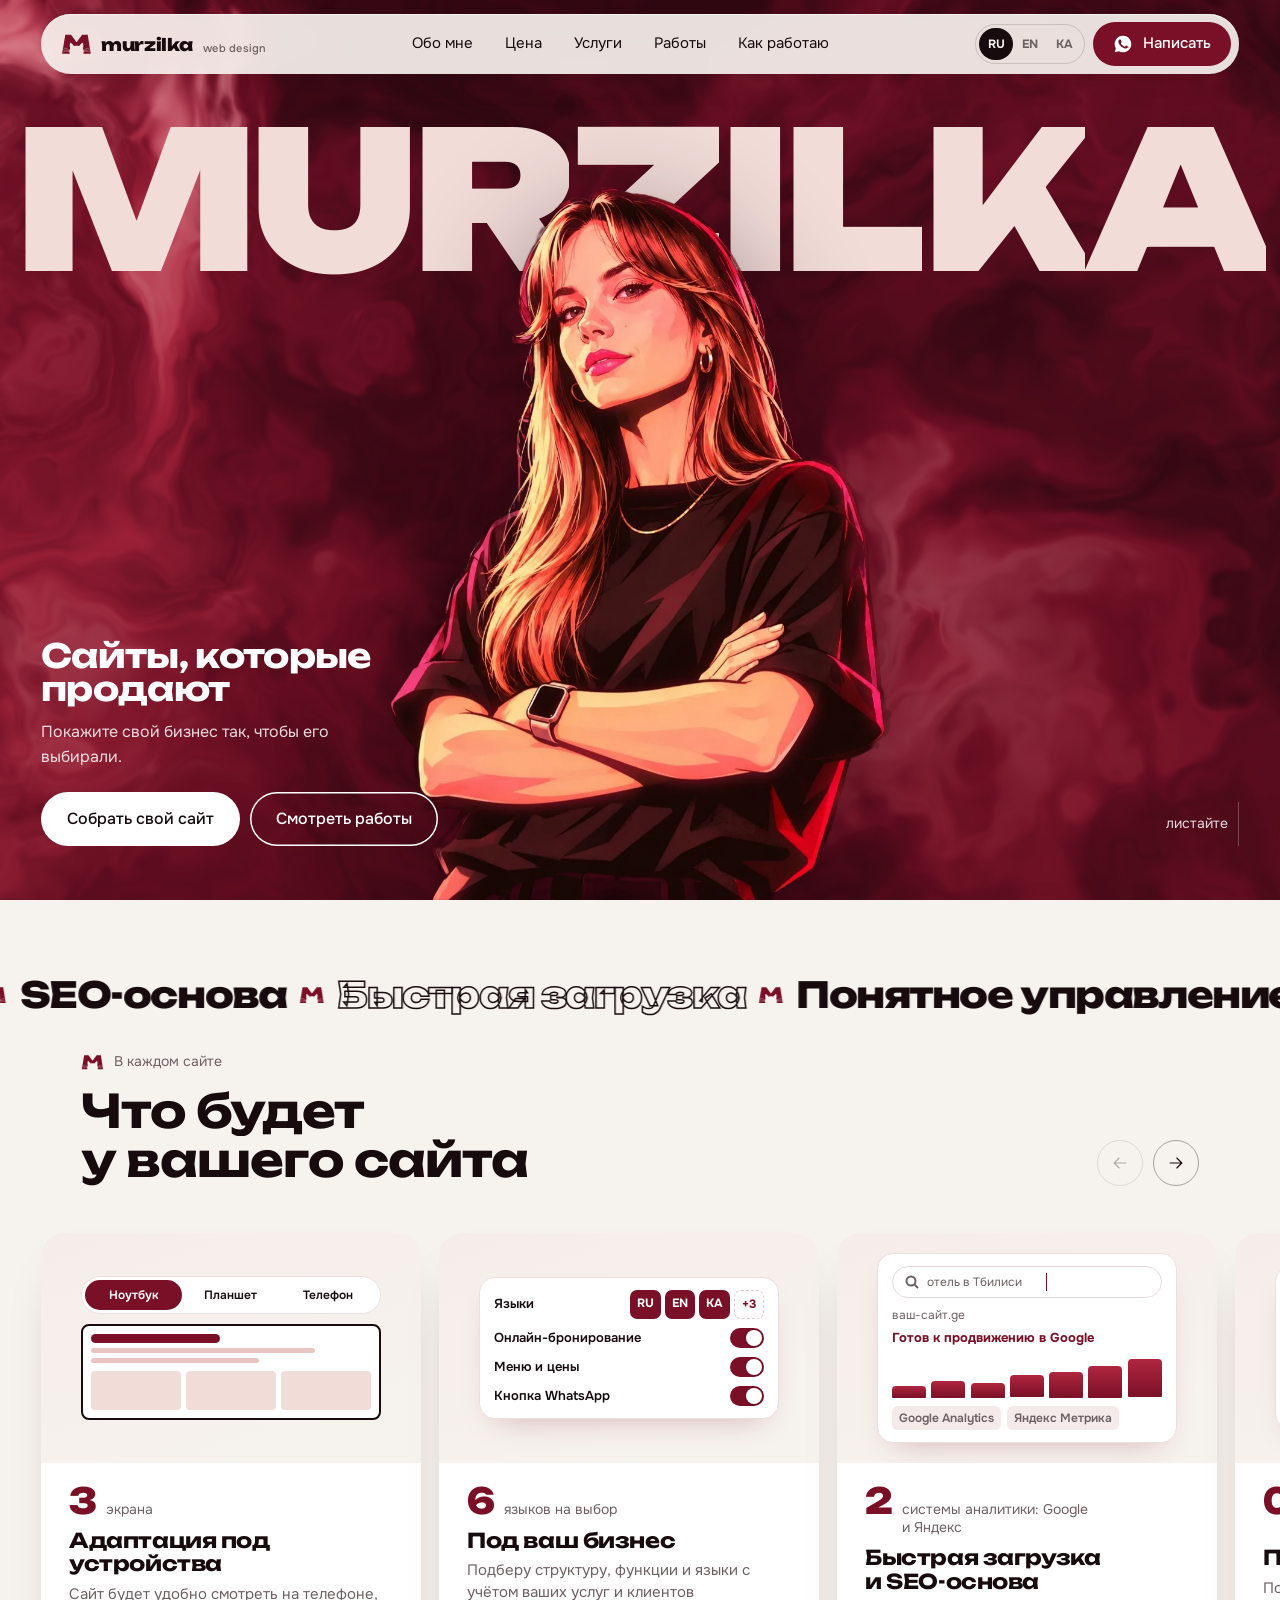
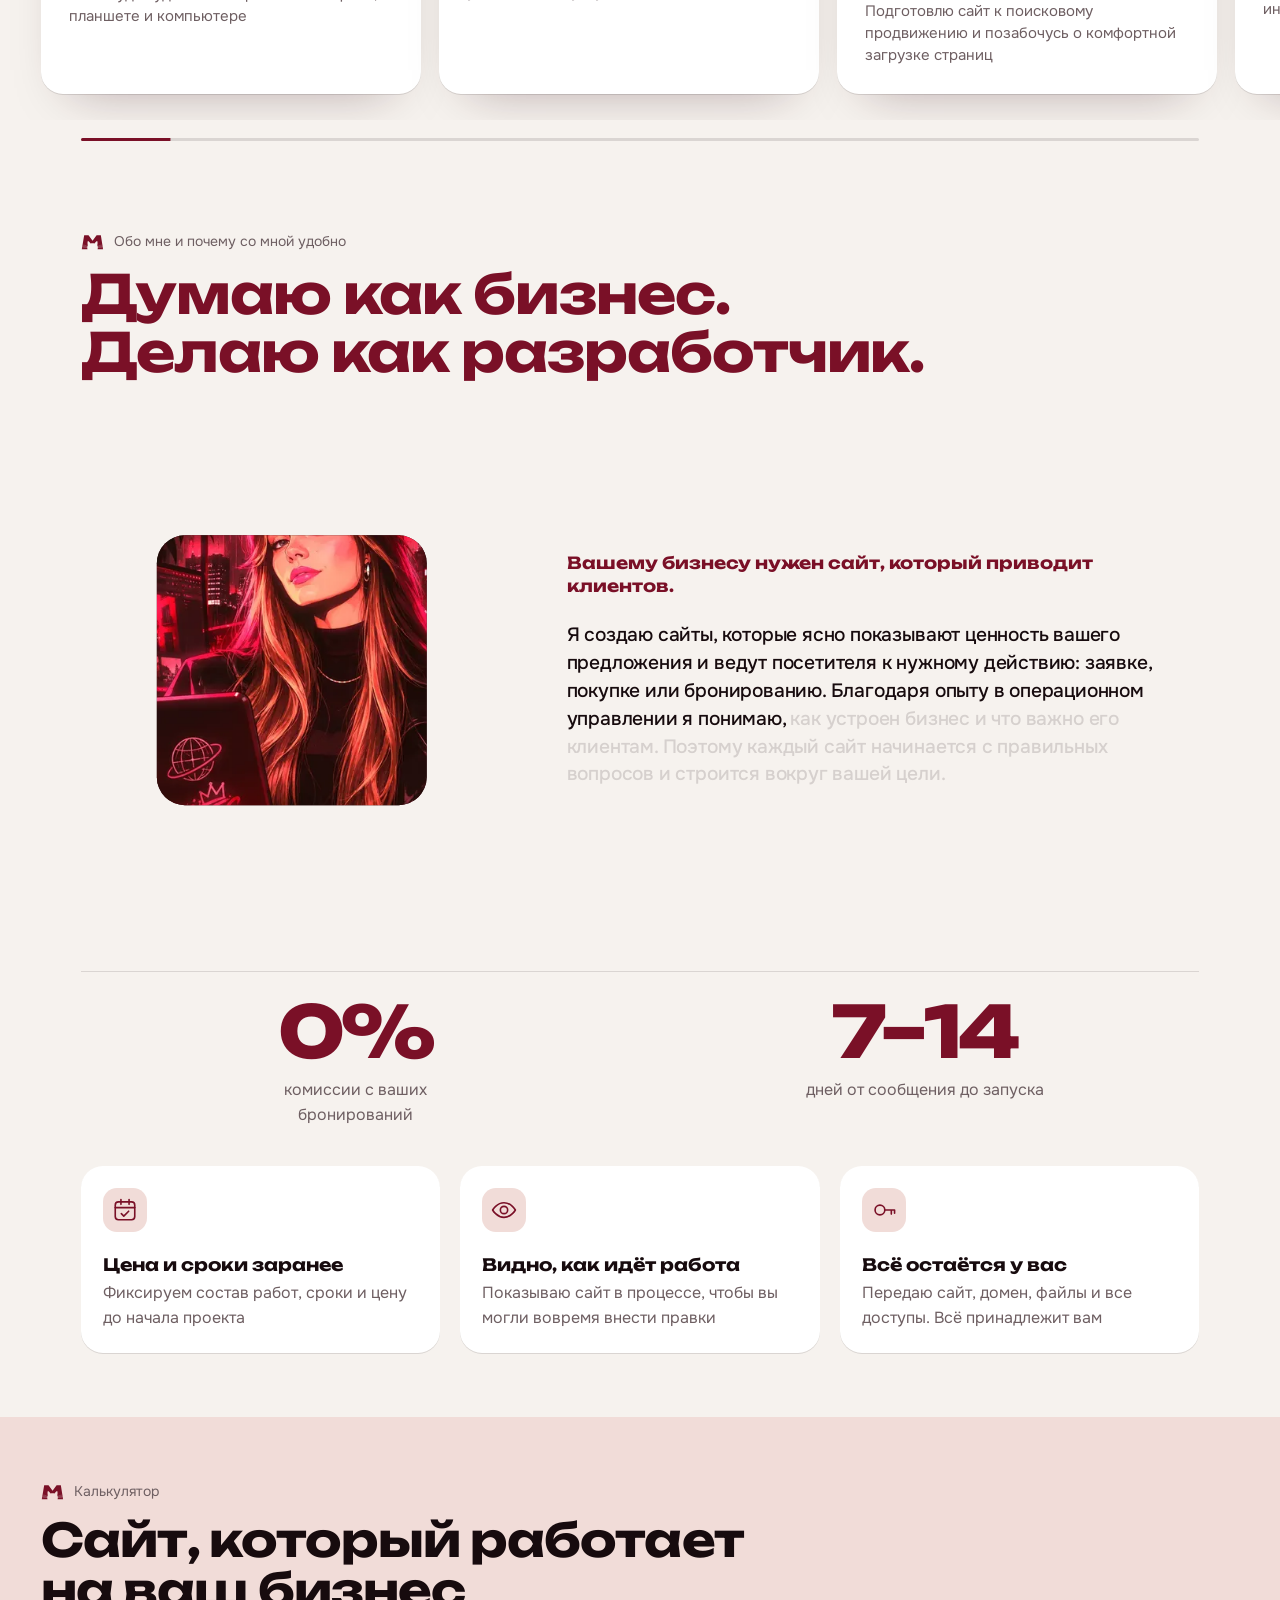
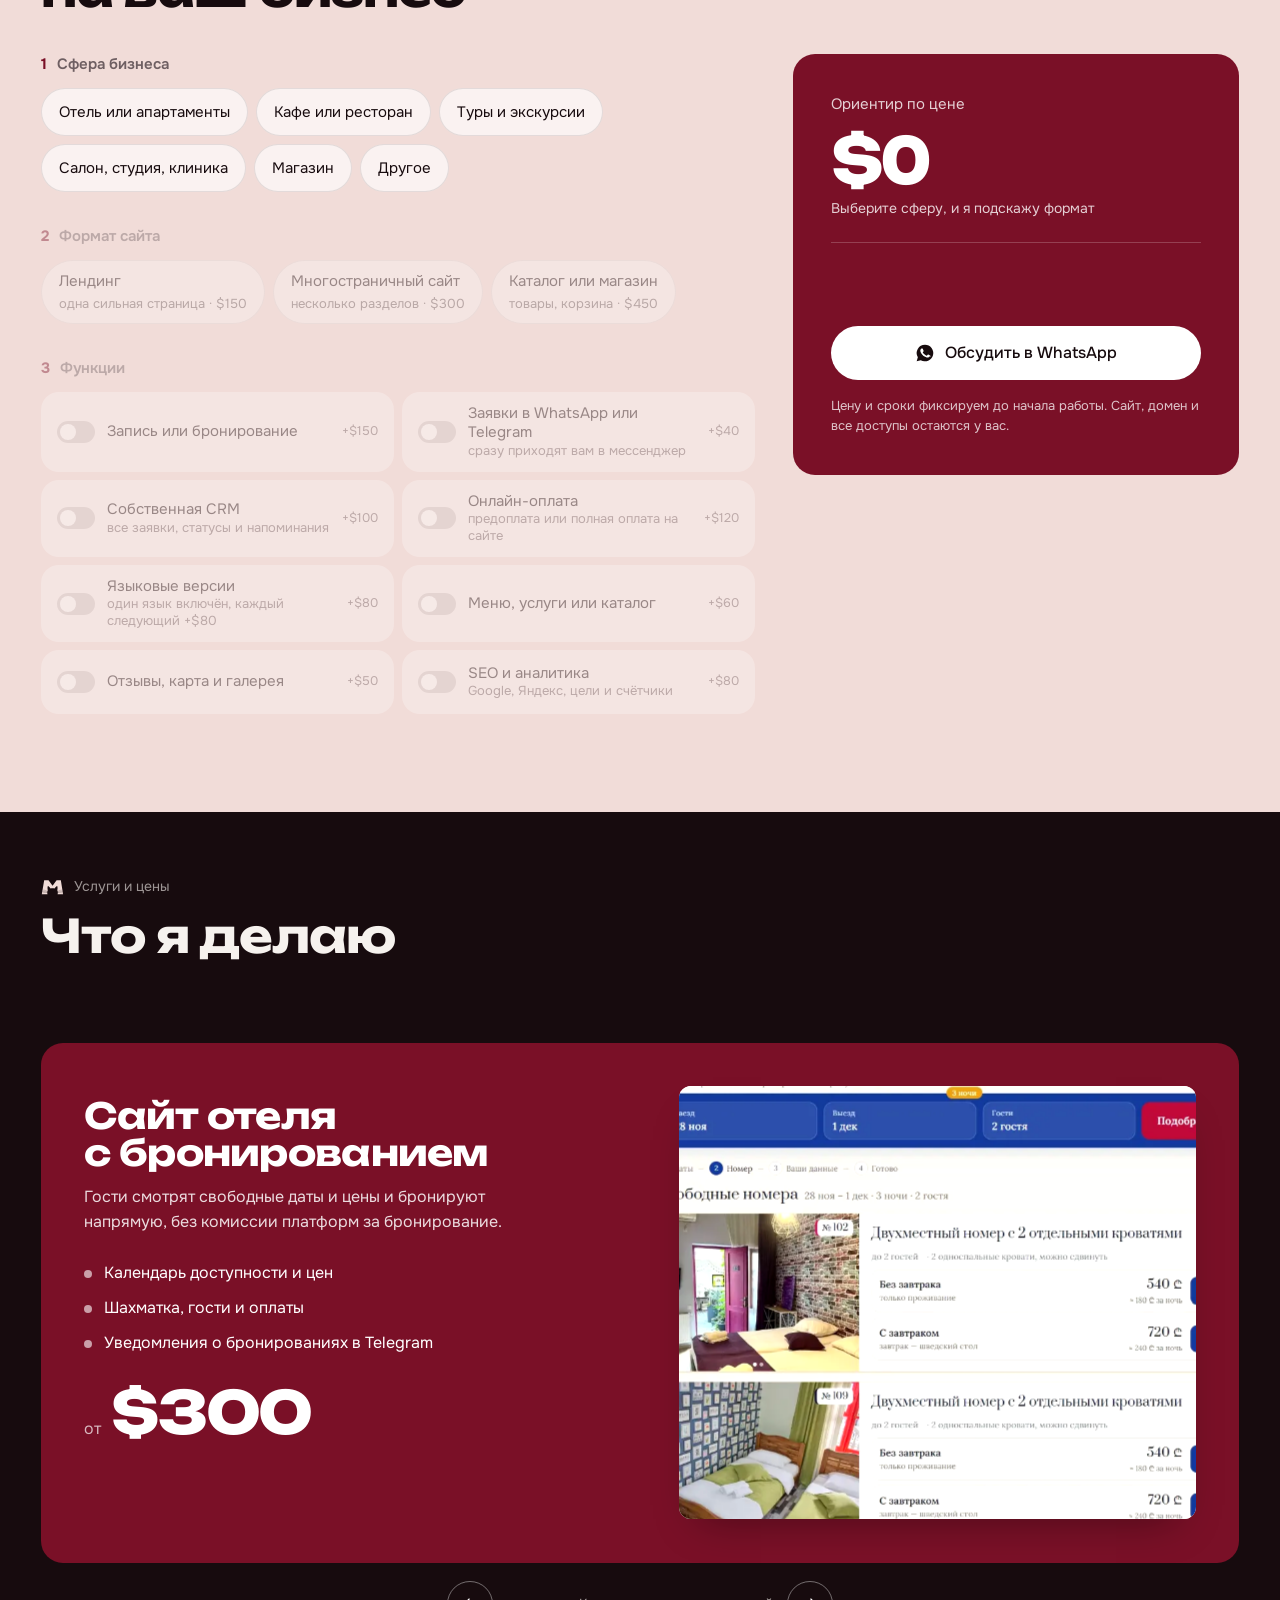
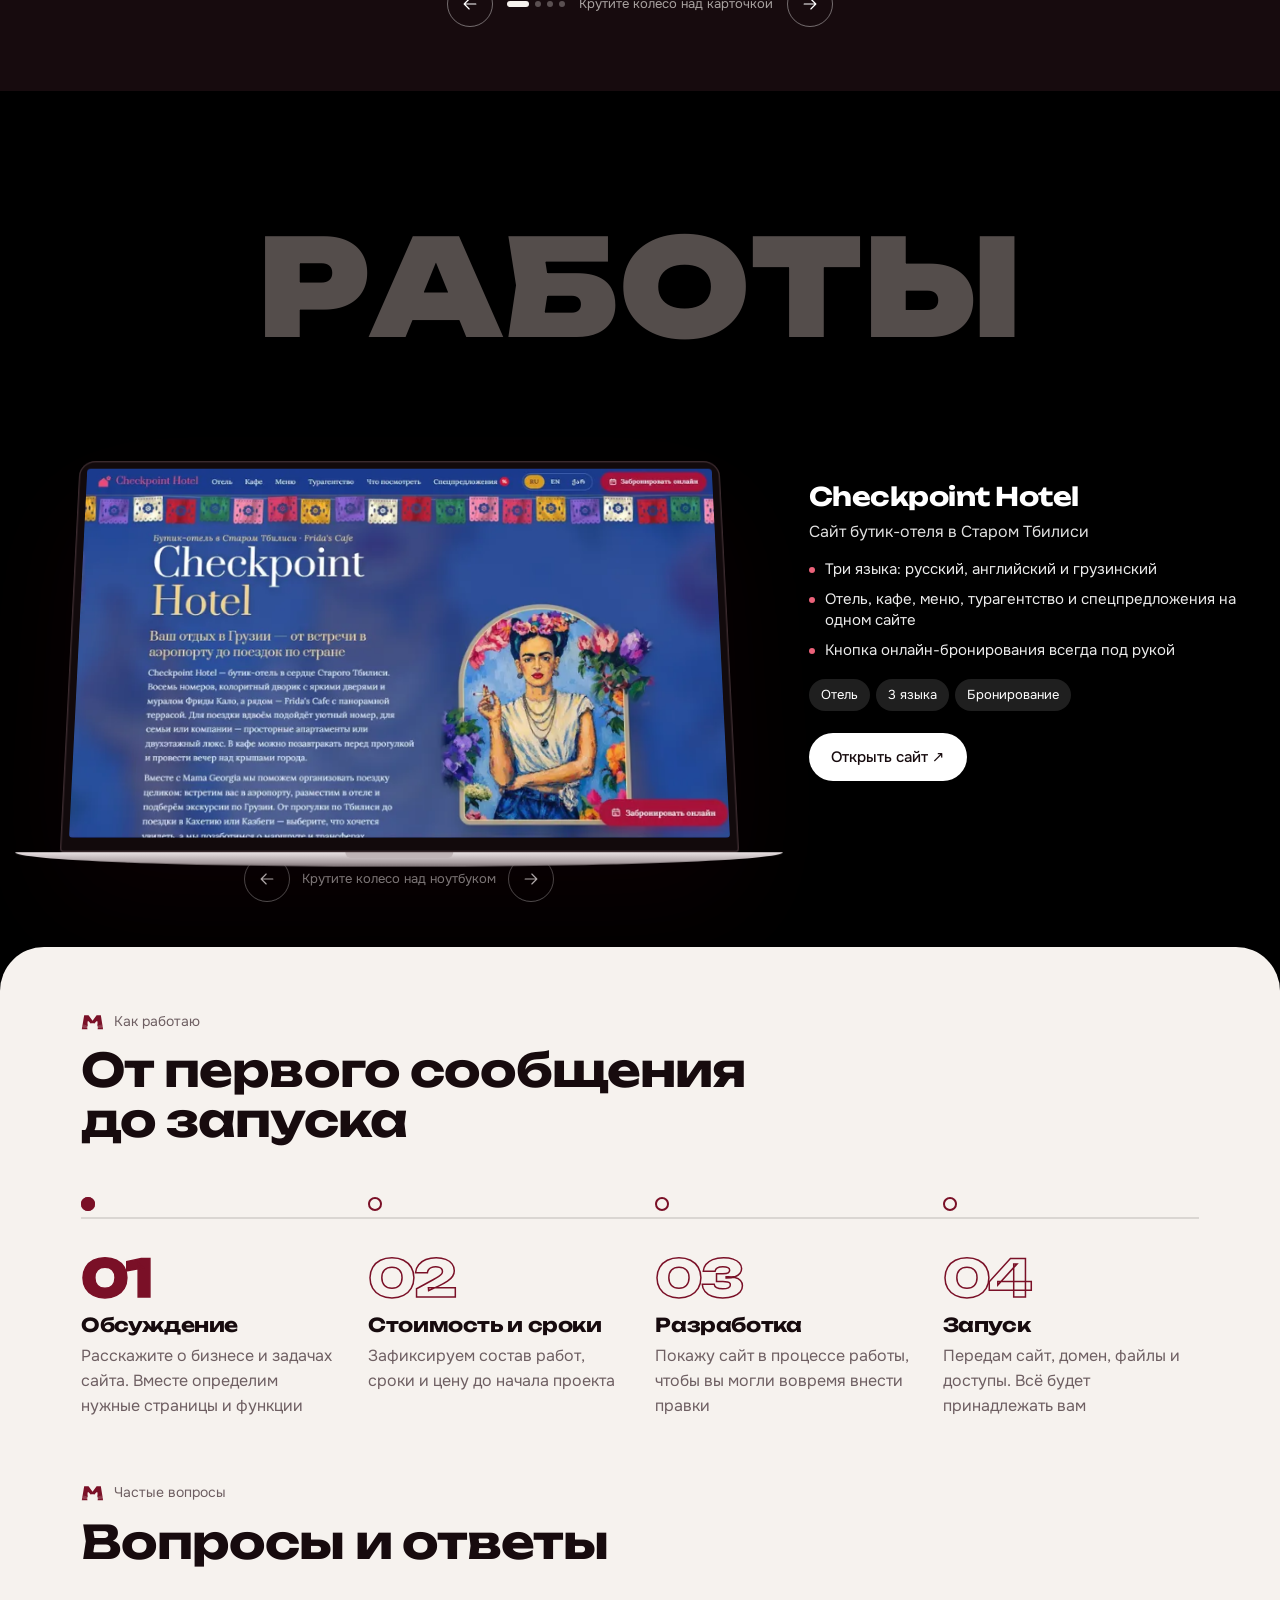
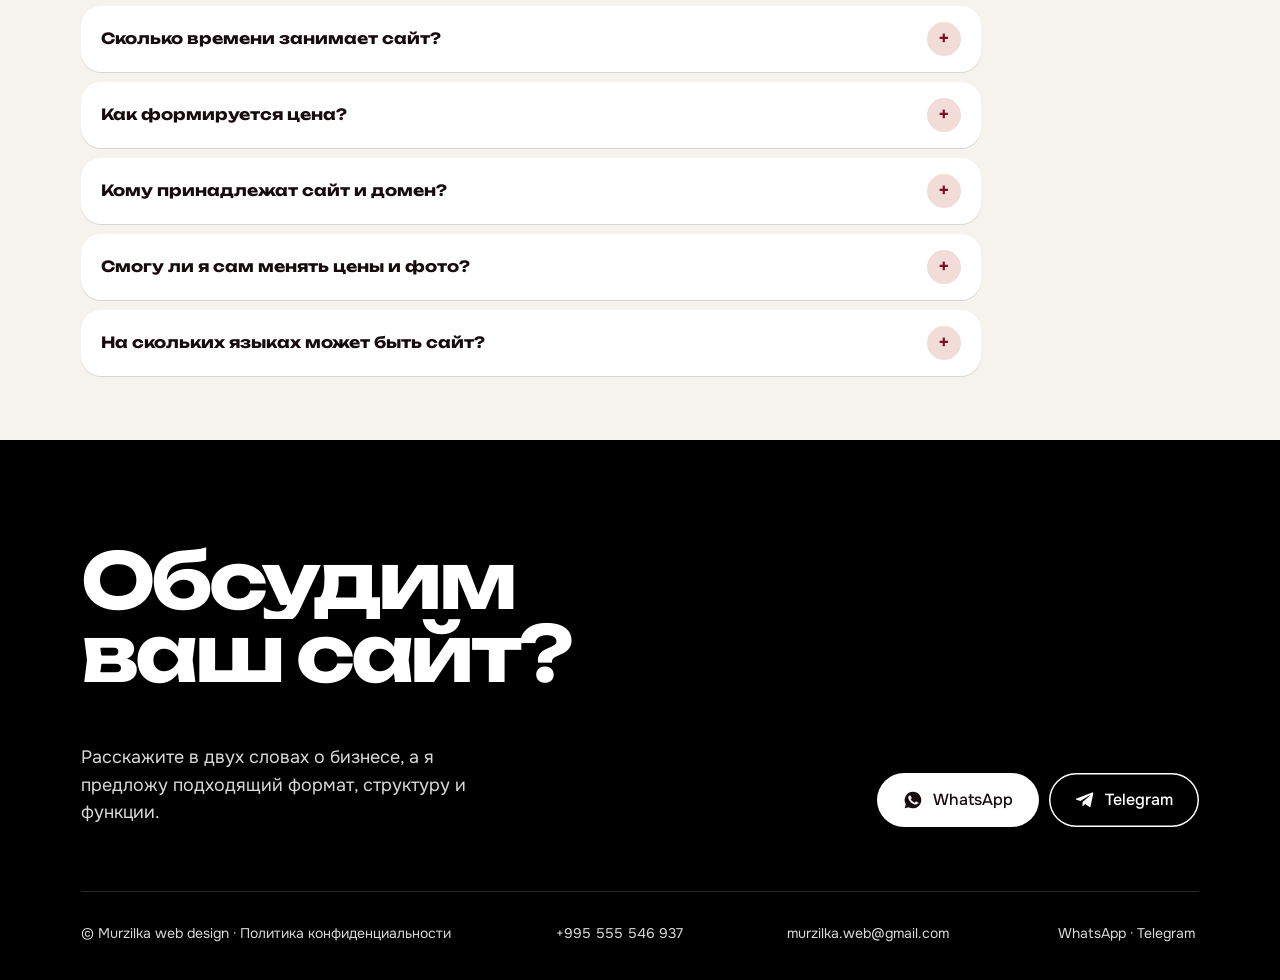
==== commit e15d7985: "Minimal arrows, flat feature cards, new multi-page screenshot Co-Authored-By: Claude Opus 5.5 <norep" ====
--- a/index.html
+++ b/index.html
@@ -503,6 +503,13 @@
 .calc .wrap{max-width:none}
 .calc-grid{grid-template-columns:minmax(0,1.6fr) minmax(0,1fr)}
 @media(max-width:900px){.calc-grid{grid-template-columns:minmax(0,1fr)}}
+.ar{width:20px;height:20px;fill:none;stroke:currentColor;stroke-width:1.4;stroke-linecap:round;stroke-linejoin:round;display:block}
+.farrows button,.whint button,.sctl button{width:46px;height:46px;border-radius:50%;display:grid;place-items:center;padding:0;background:transparent;transition:background .25s,color .25s,border-color .25s,opacity .25s}
+.farrows button{border:1px solid rgba(23,11,14,.35);color:var(--ink)}
+@media(hover:hover){.farrows button:not(:disabled):hover{background:var(--ink);color:var(--paper);border-color:var(--ink)}}
+.whint button,.sctl button{border:1px solid rgba(255,255,255,.4);color:#fff}
+@media(hover:hover){.whint button:not(:disabled):hover,.sctl button:not(:disabled):hover{background:#fff;color:var(--ink);border-color:#fff}}
+.farrows button:disabled,.whint button:disabled,.sctl button:disabled{opacity:.3}
 </style>
 </head>
 <body>
@@ -561,7 +568,7 @@
         <div class="kicker"><svg class="kd"><use href="#star"/></svg>В каждом сайте</div>
         <h2 class="h2 split"><span class="ln"><span>Что будет</span></span><span class="ln"><span>у вашего сайта</span></span></h2>
       </div>
-      <div class="farrows"><button id="fPrev" aria-label="Назад">←</button><button id="fNext" aria-label="Дальше">→</button></div>
+      <div class="farrows"><button id="fPrev" aria-label="Назад"><svg class="ar" viewBox="0 0 24 24" aria-hidden="true"><path d="M19 12H5M11 6l-6 6 6 6"/></svg></button><button id="fNext" aria-label="Дальше"><svg class="ar" viewBox="0 0 24 24" aria-hidden="true"><path d="M5 12h14M13 6l6 6-6 6"/></svg></button></div>
     </div>
   </div>
   <div class="ftrack-w">
@@ -643,7 +650,7 @@
           <ul><li>Услуги, меню, цены и галерея</li><li>Версии на нужных языках</li><li>Карта, отзывы и удобная навигация</li></ul>
           <div class="price"><small>от</small><b data-p="multi">$300</b></div>
         </div>
-        <div class="vis"><img src="img/menu.webp" srcset="img/m/menu.webp 1000w, img/menu.webp 1900w" sizes="(max-width:900px) 70vw, 60vw" alt="Онлайн-меню кафе" loading="lazy"></div>
+        <div class="vis"><img src="img/hotel.webp" srcset="img/m/hotel.webp 1000w, img/hotel.webp 1900w" sizes="(max-width:900px) 70vw, 60vw" alt="Многостраничный сайт Checkpoint Hotel" loading="lazy"></div>
       </article>
       <article class="svc" style="--i:2">
         <div>
@@ -670,7 +677,7 @@
         </div></div>
       </article>
     </div>
-    <div class="sctl"><button id="sPrev" aria-label="Предыдущая услуга">←</button><span class="sdots" id="sDots"><i class="on"></i><i></i><i></i><i></i></span><span id="sHint">Крутите колесо над карточкой</span><button id="sNext" aria-label="Следующая услуга">→</button></div>
+    <div class="sctl"><button id="sPrev" aria-label="Предыдущая услуга"><svg class="ar" viewBox="0 0 24 24" aria-hidden="true"><path d="M19 12H5M11 6l-6 6 6 6"/></svg></button><span class="sdots" id="sDots"><i class="on"></i><i></i><i></i><i></i></span><span id="sHint">Крутите колесо над карточкой</span><button id="sNext" aria-label="Следующая услуга"><svg class="ar" viewBox="0 0 24 24" aria-hidden="true"><path d="M5 12h14M13 6l6 6-6 6"/></svg></button></div>
   </div>
 </section>
 
@@ -684,7 +691,7 @@
         <div class="base"></div>
       </div>
       <div class="dots" id="dots"></div>
-      <div class="whint"><button id="wPrev" aria-label="Предыдущая работа">←</button><span id="whintT">Крутите колесо над ноутбуком</span><button id="wNext" aria-label="Следующая работа">→</button></div>
+      <div class="whint"><button id="wPrev" aria-label="Предыдущая работа"><svg class="ar" viewBox="0 0 24 24" aria-hidden="true"><path d="M19 12H5M11 6l-6 6 6 6"/></svg></button><span id="whintT">Крутите колесо над ноутбуком</span><button id="wNext" aria-label="Следующая работа"><svg class="ar" viewBox="0 0 24 24" aria-hidden="true"><path d="M5 12h14M13 6l6 6-6 6"/></svg></button></div>
     </div>
     <div class="wdet" id="caps" aria-live="polite"></div>
   </div>
@@ -843,7 +850,7 @@
  function paint(){raf=0;const r=tr.getBoundingClientRect(),left=r.left+parseFloat(getComputedStyle(tr).paddingLeft);
   fcs.forEach(c=>{const b=c.getBoundingClientRect();const off=(b.left-left)/b.width;
    const ry=off>0?-Math.min(off*16,34):Math.min(-off*30,40),sc=1-Math.min(Math.abs(off)*.06,.12),op=off<-0.6?Math.max(.25,1+(off+.6)*1.4):1;
-   c.style.transform=RM||Math.abs(off)<.03?'none':TOUCH?`scale(${sc.toFixed(3)})`:`perspective(1200px) rotateY(${ry.toFixed(2)}deg) scale(${sc.toFixed(3)})`;c.style.opacity=op.toFixed(2)});
+   c.style.transform='none';c.style.opacity=1});
   const max=tr.scrollWidth-tr.clientWidth,p=max>0?tr.scrollLeft/max:0;bar.style.transform=`scaleX(${Math.max(.08,p)})`;
   prev.disabled=tr.scrollLeft<4;next.disabled=tr.scrollLeft>max-4}
  const req=()=>{if(!raf)raf=requestAnimationFrame(paint)};
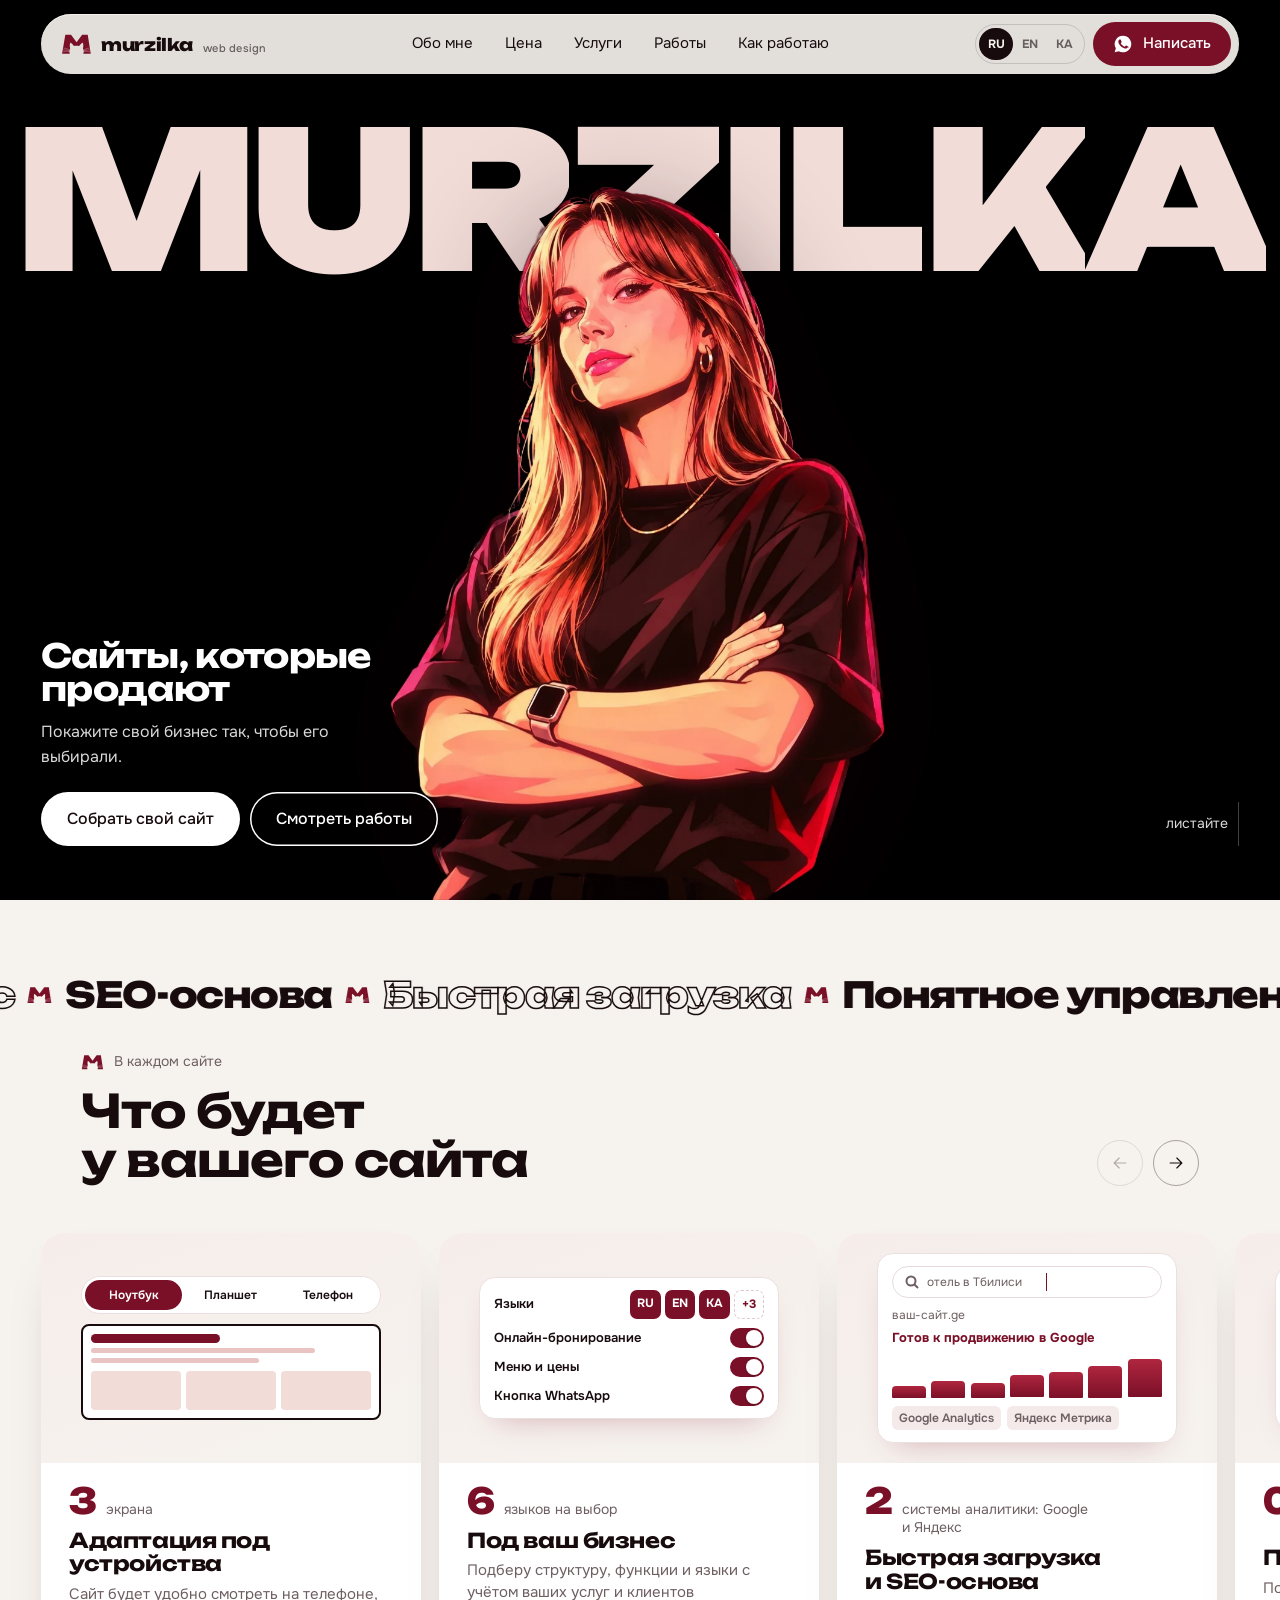
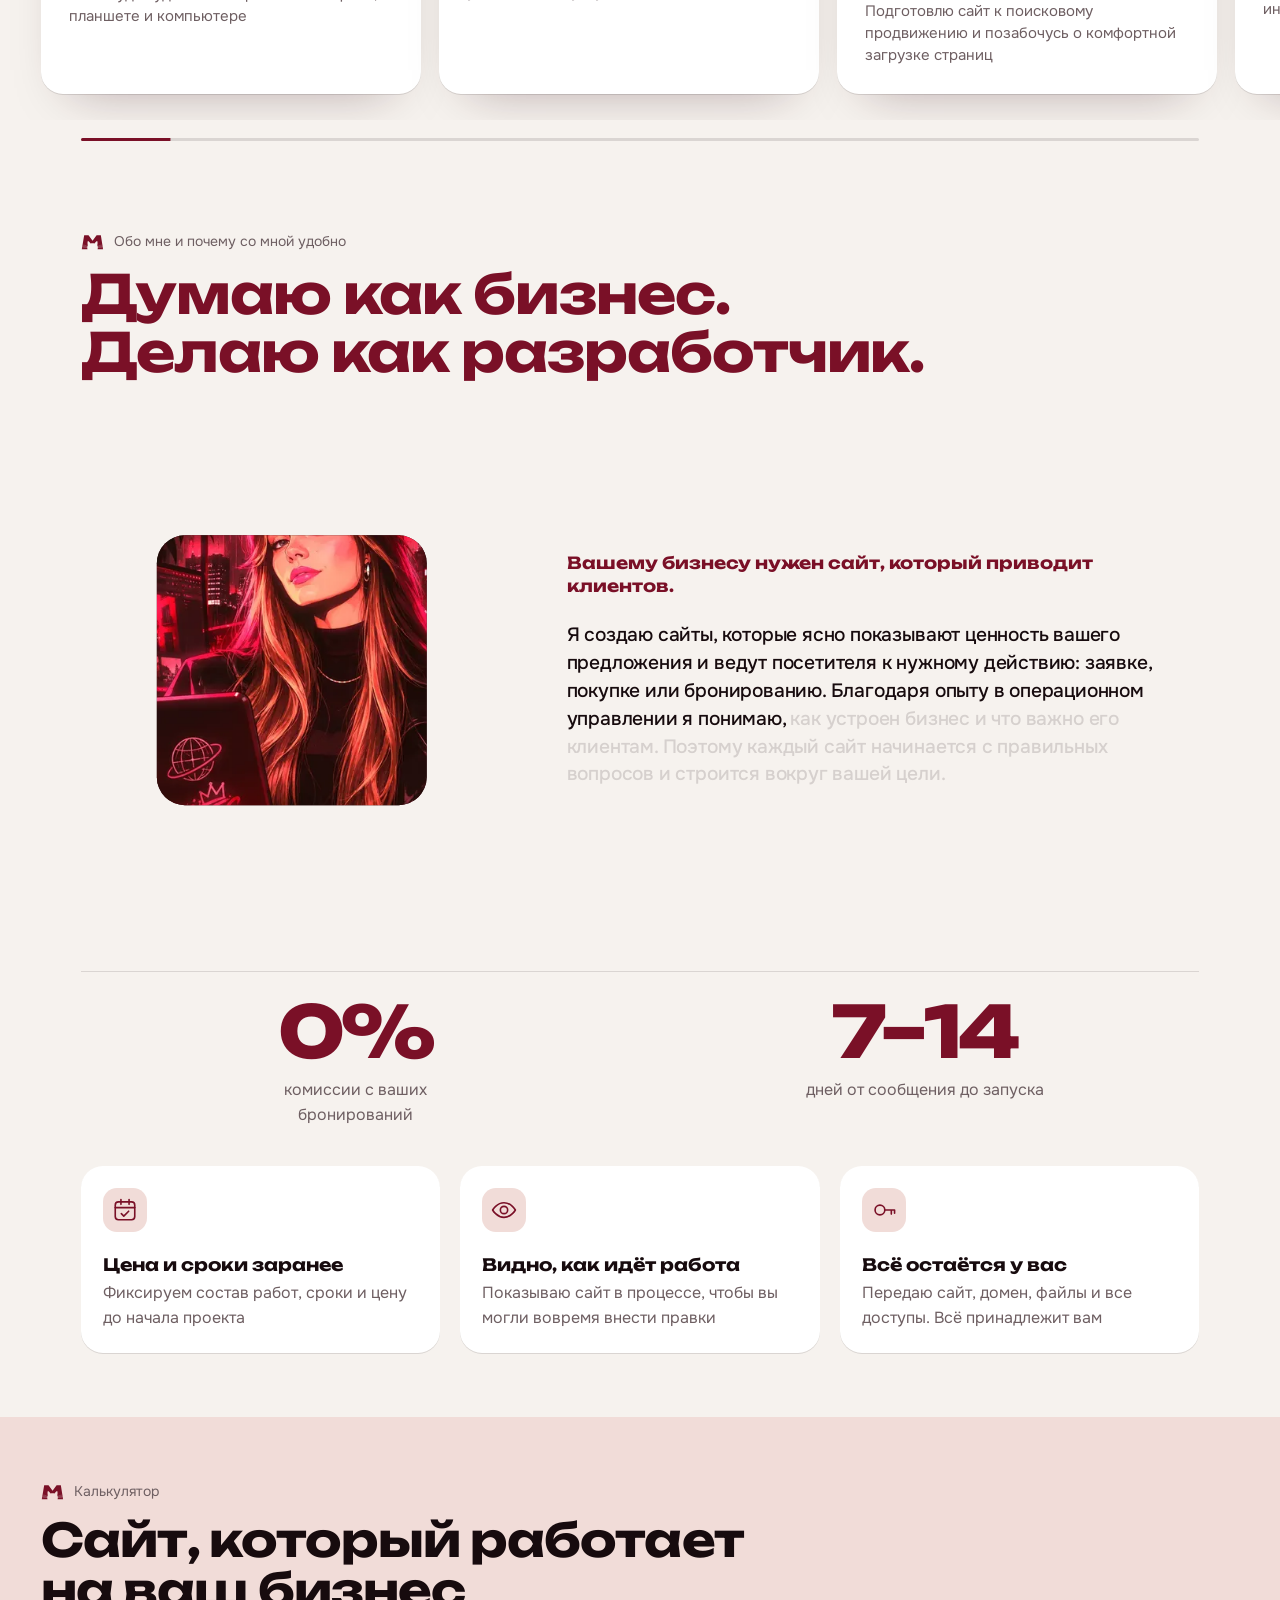
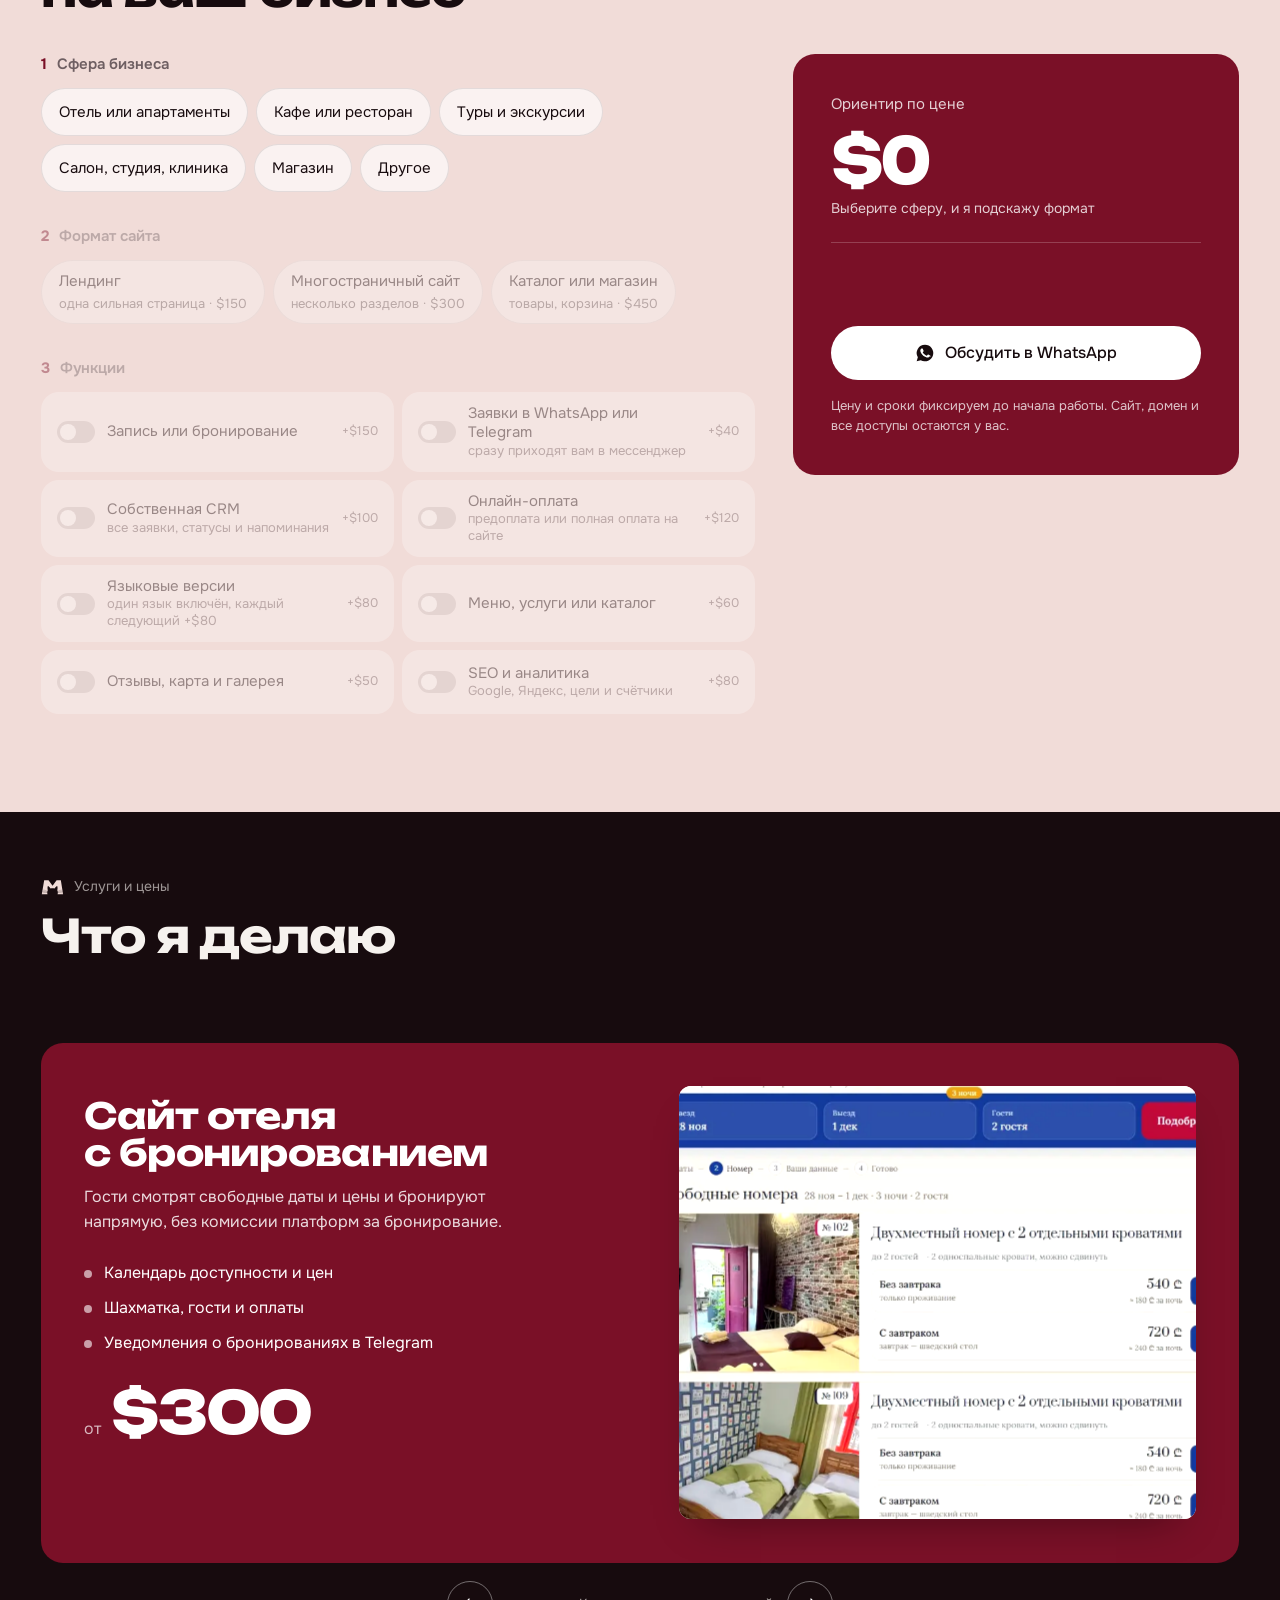
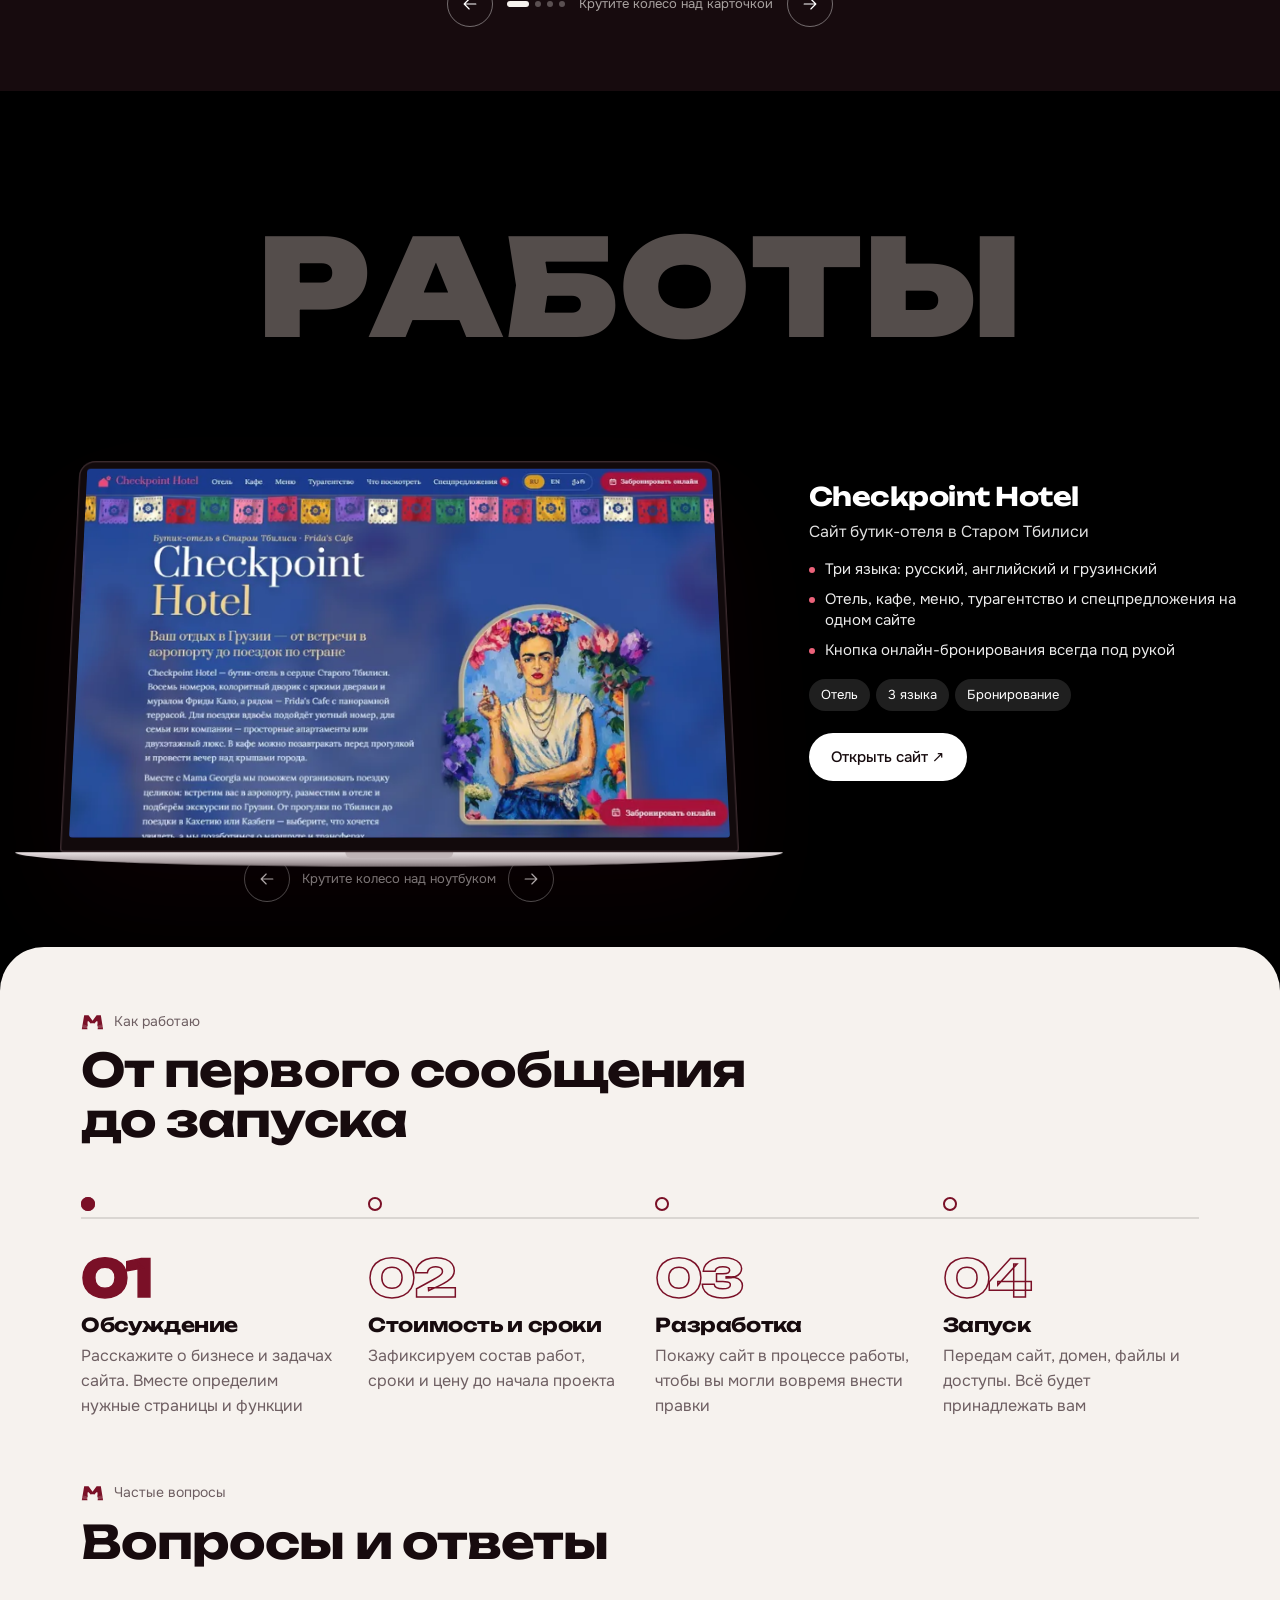
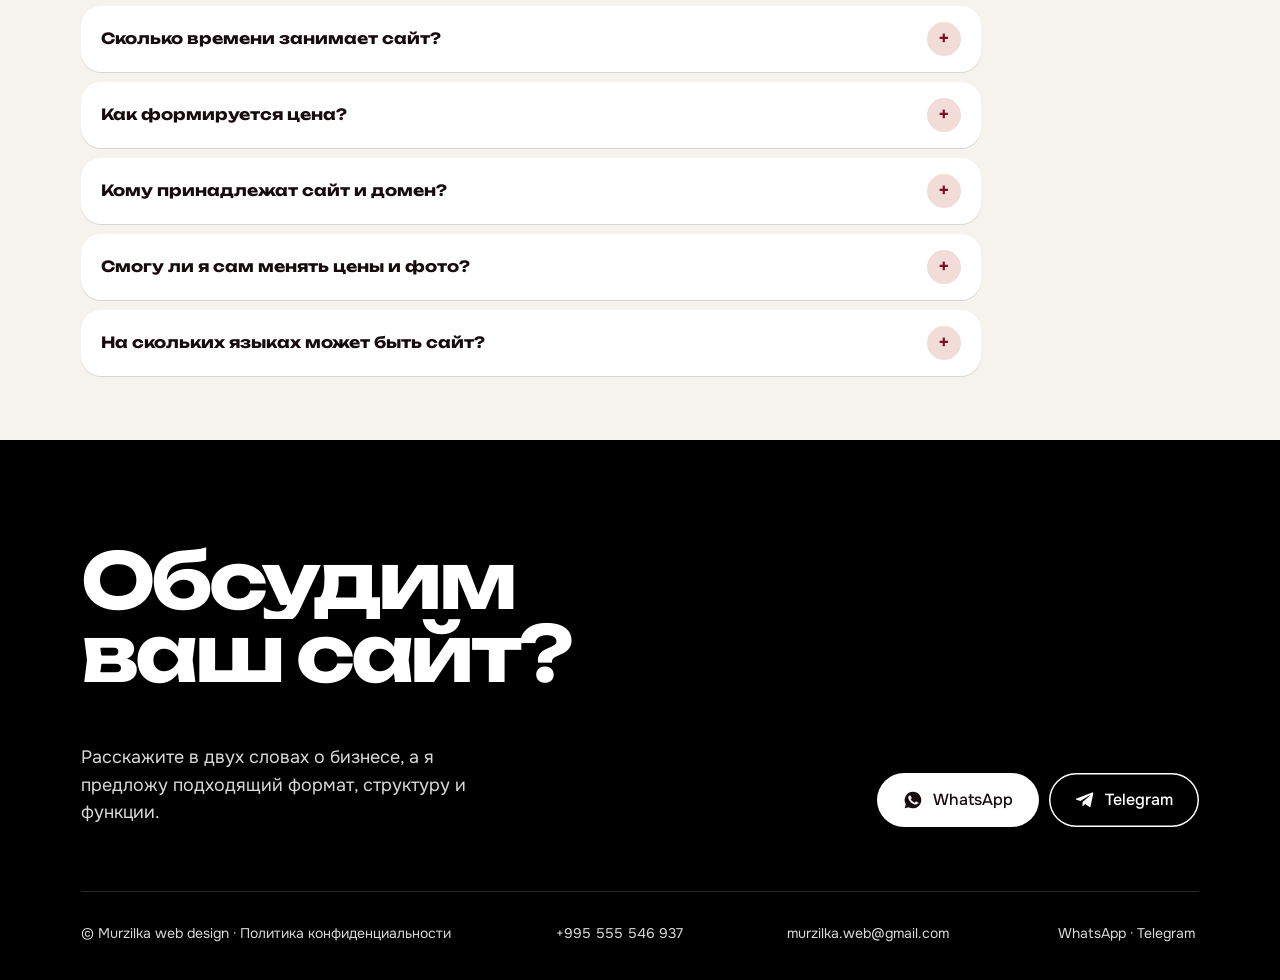
==== commit 83cd659e: "Add real favicon files (svg, png, ico, apple-touch) Co-Authored-By: Claude Opus 5.5 <noreply@anthrop" ====
--- a/index.html
+++ b/index.html
@@ -5,7 +5,10 @@
 <meta name="viewport" content="width=device-width,initial-scale=1">
 <title>Murzilka web design — сайты, которые продают</title>
 <meta name="description" content="Мурзилка веб дизайн: сайты для отелей, кафе, туров и услуг в Грузии. Бронирование без комиссий, заявки в WhatsApp, своя CRM.">
-<link rel="icon" href="data:image/svg+xml,%3Csvg xmlns='http://www.w3.org/2000/svg' viewBox='0 0 64 64'%3E%3Crect width='64' height='64' rx='14' fill='#7A1027'/%3E%3Cg transform='translate(6 13) scale(.4194)'%3E%3Cpath fill='#F6F2EE' fill-rule='evenodd' d='M16.3 96 L28.9 22.2 C29.1 21 29.8 20.4 30.6 20.4 H50.6 C51.8 20.4 52.9 20.9 53.6 21.9 L74.4 50.1 L95.1 21.9 C95.8 20.9 96.9 20.4 98.1 20.4 H117.6 C118.5 20.4 119.1 21 119.2 22 L131 96 Z M47 96 C45.4 91.5 45.2 86.5 46 82 C46.5 79 47.2 77 48.5 74.5 C47.6 70 47.2 66 47.2 62 C47.2 58 47.7 54.3 48.8 52.6 C49.5 51.7 50.9 52.3 52 53.1 C56.4 56.2 60.4 60.5 63.6 65.1 C67 64.2 70.6 63.8 74.2 63.8 C77.8 63.8 81.4 64.2 84.8 65.1 C88 60.5 92 56.2 96.4 53.1 C97.5 52.3 98.9 51.7 99.6 52.6 C100.7 54.3 101.2 58 101.2 62 C101.2 66 100.8 70 99.9 74.5 C101.2 77 101.9 79 102.4 82 C103.2 86.5 103 91.5 101.4 96 Z' transform='translate(-12 -14)'/%3E%3C/g%3E%3C/svg%3E">
+<link rel="icon" href="/favicon.svg" type="image/svg+xml">
+<link rel="icon" href="/favicon-32.png" sizes="32x32" type="image/png">
+<link rel="alternate icon" href="/favicon.ico">
+<link rel="apple-touch-icon" href="/apple-touch-icon.png">
 <!--HEAD-->
 <link rel="canonical" href="https://murzilkaweb.com/">
 <link rel="alternate" hreflang="ru" href="https://murzilkaweb.com/">
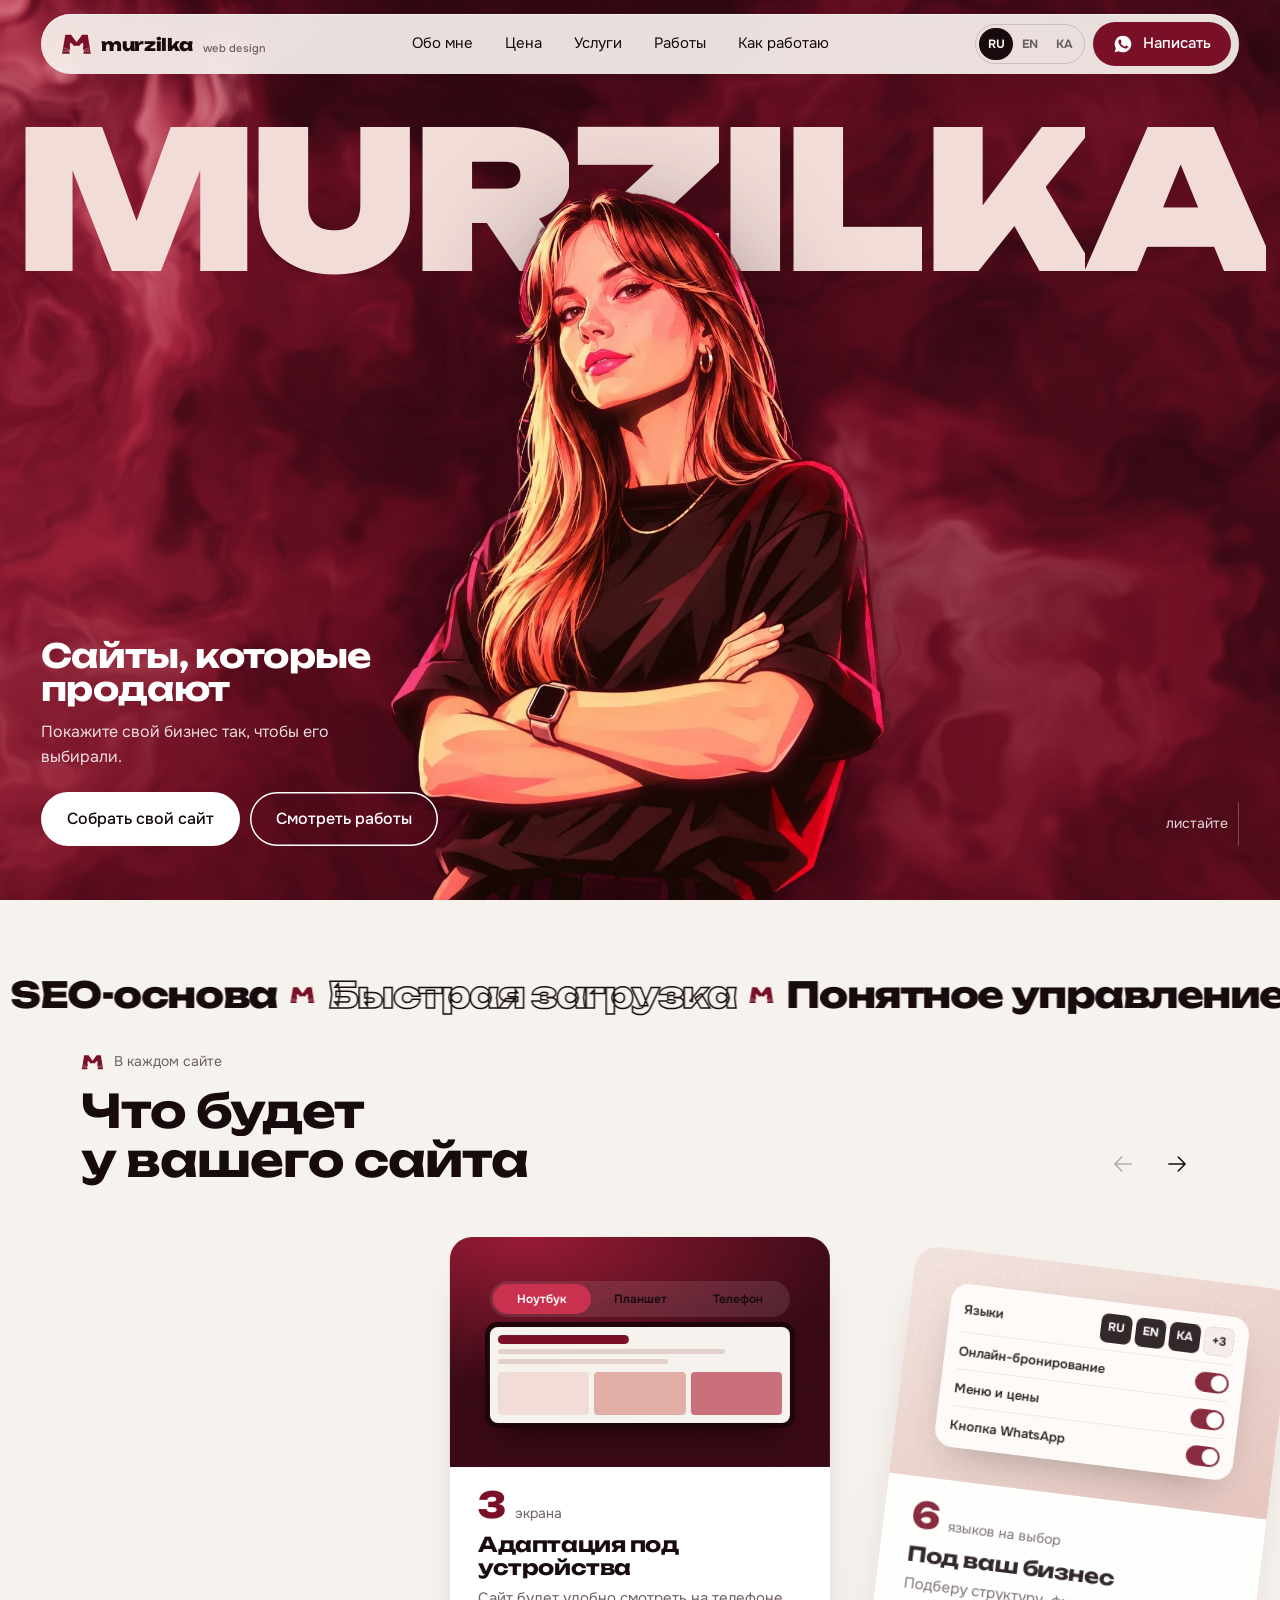
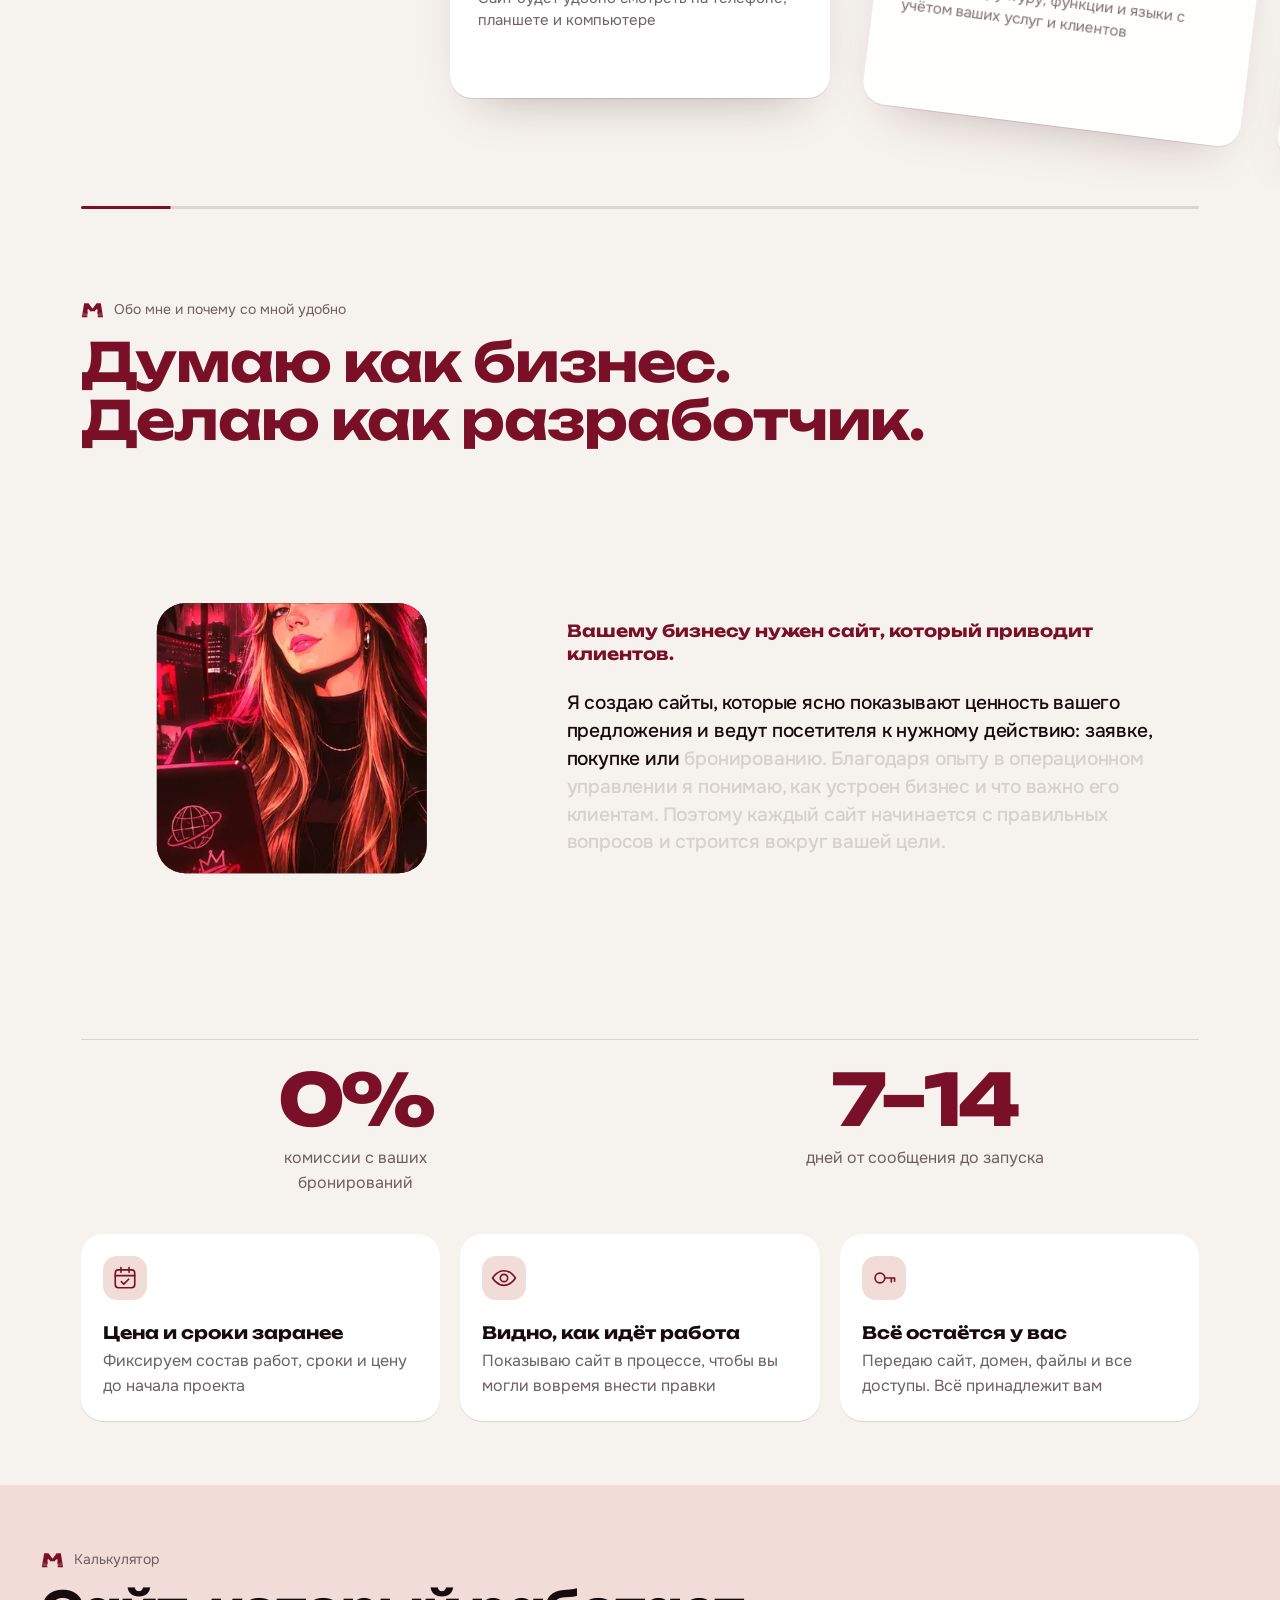
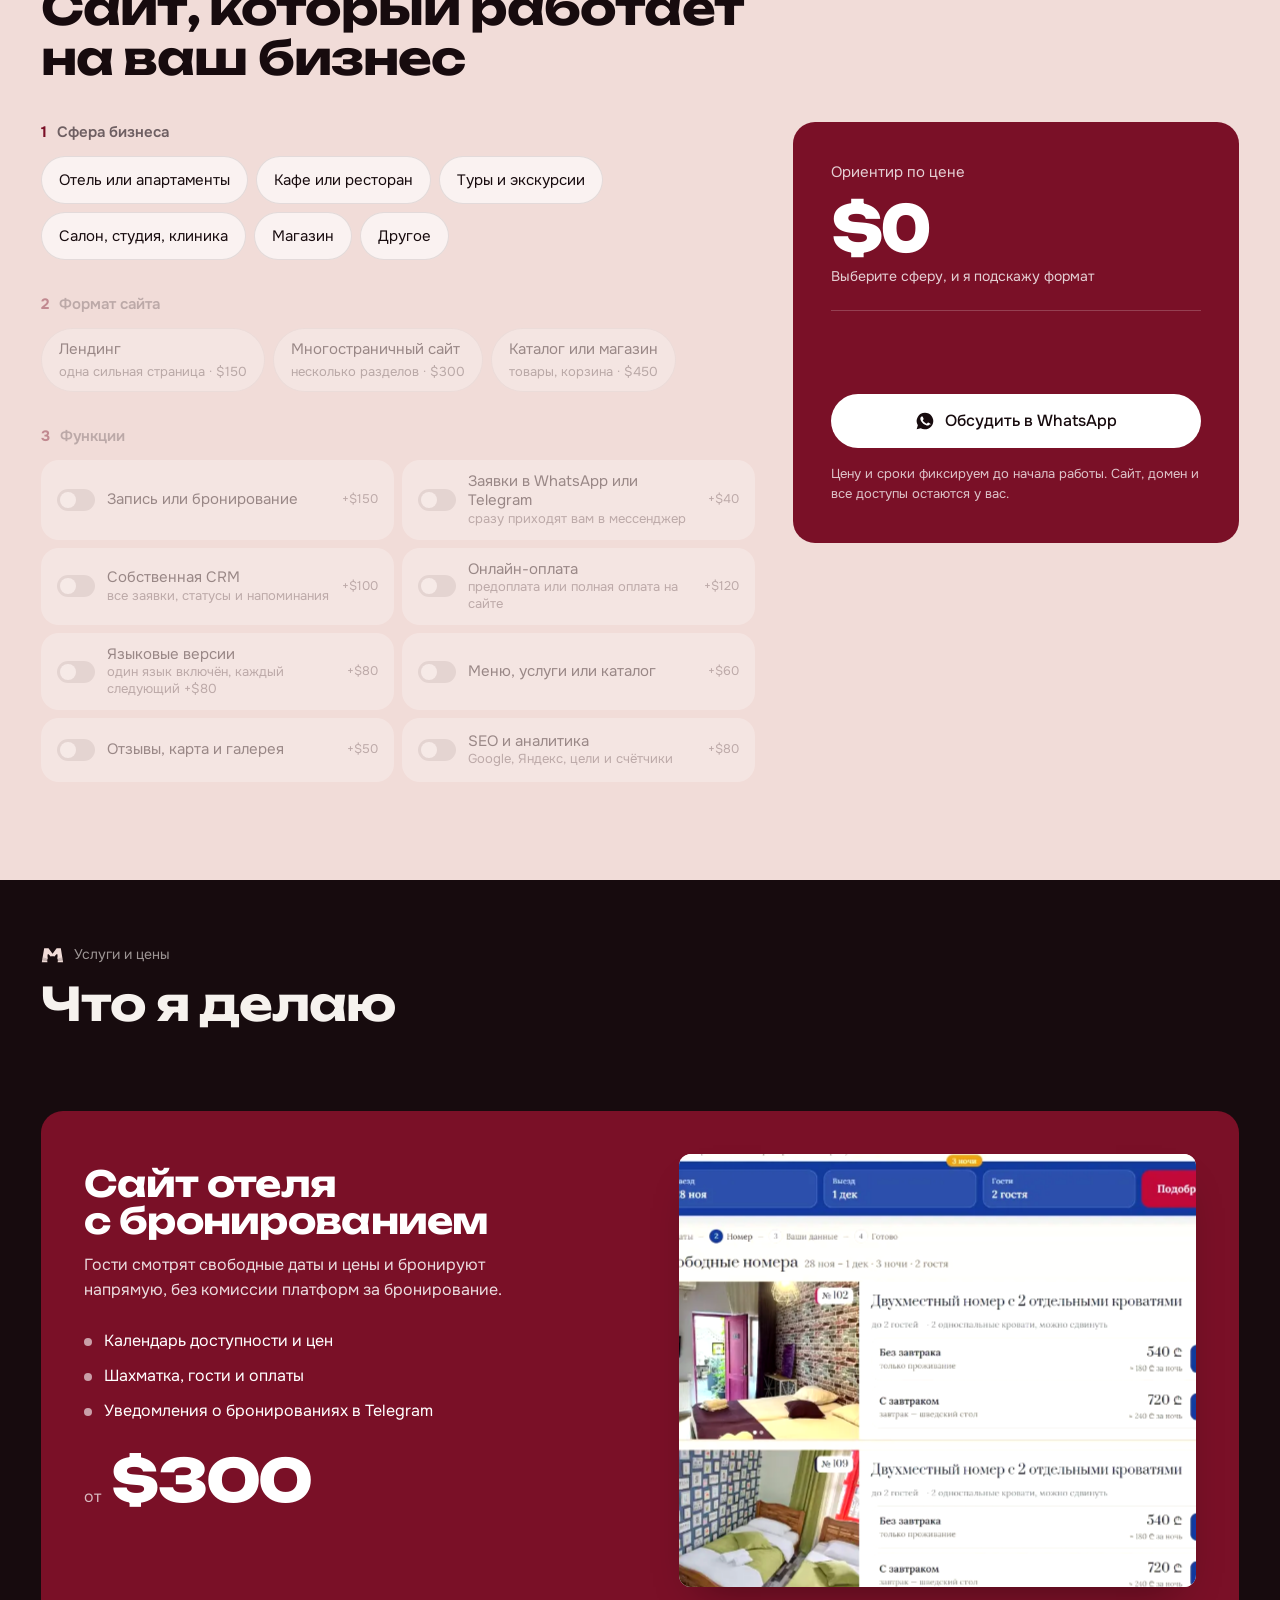
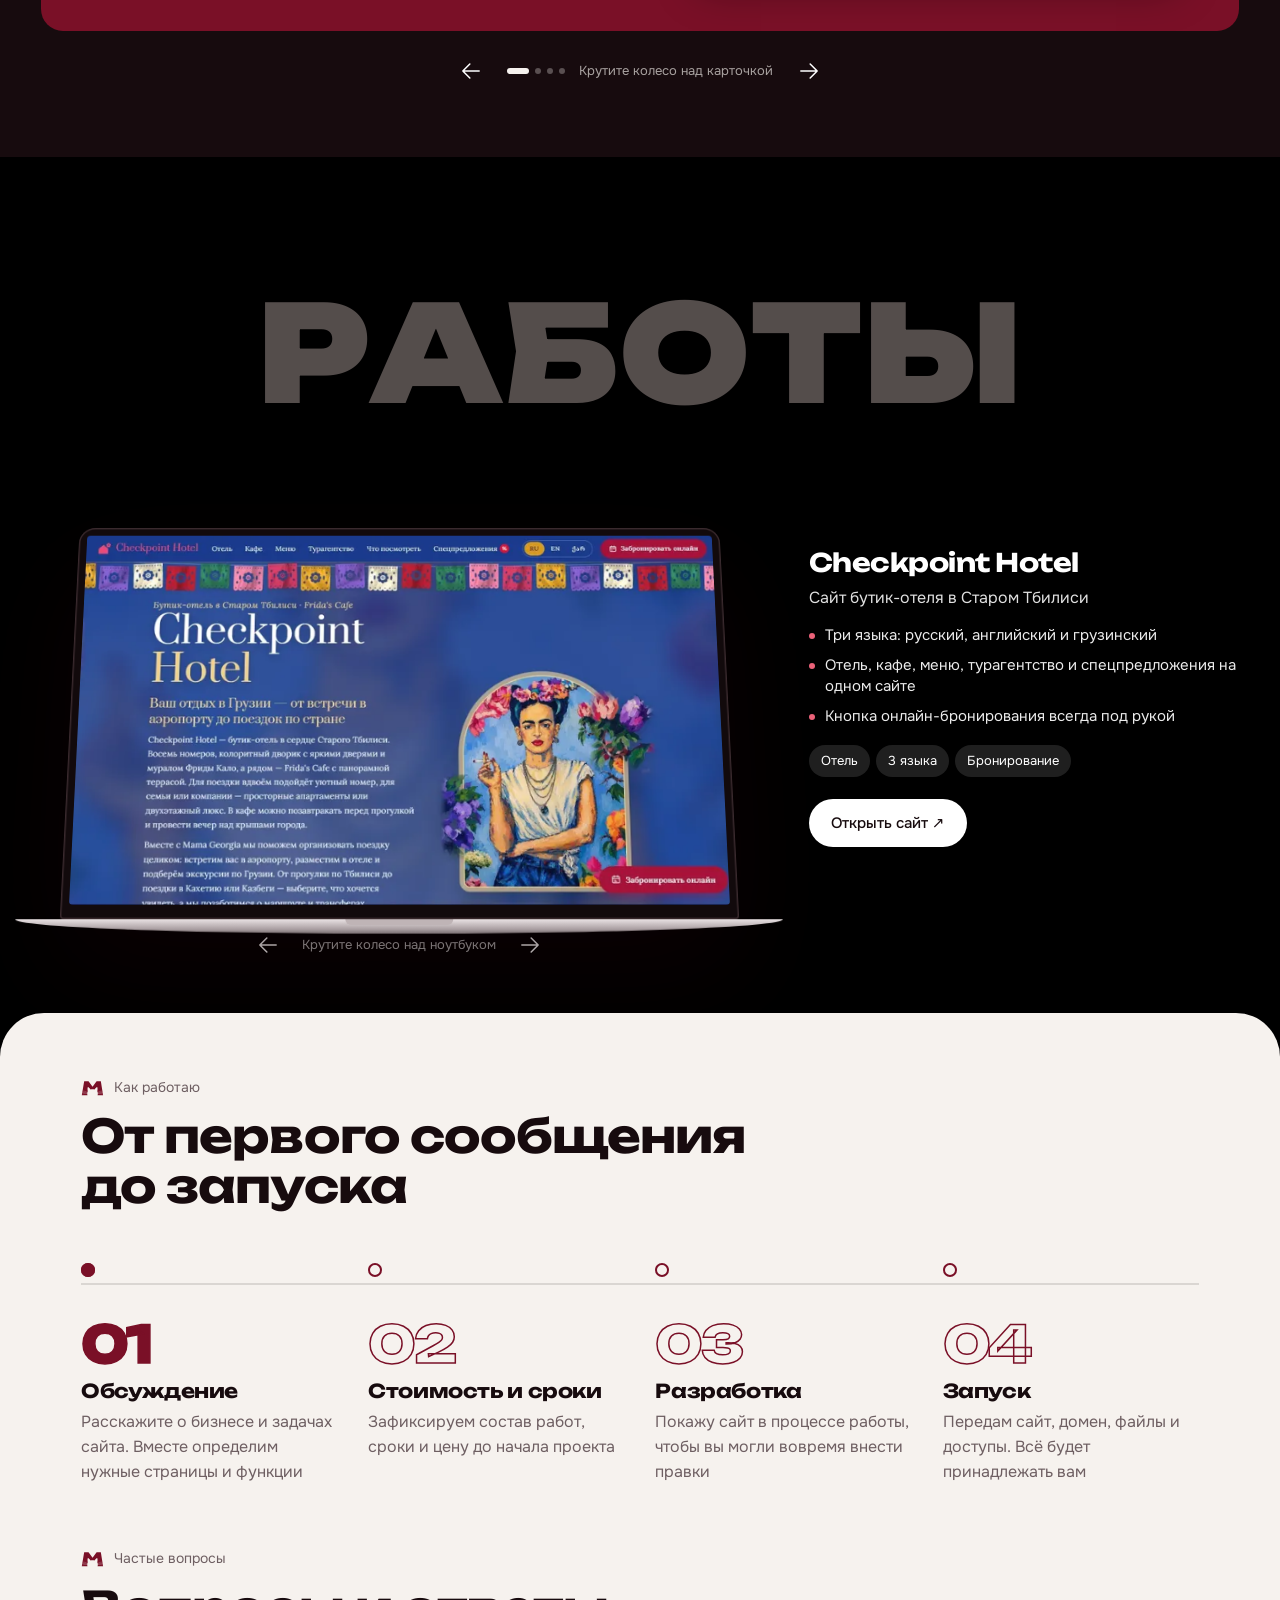
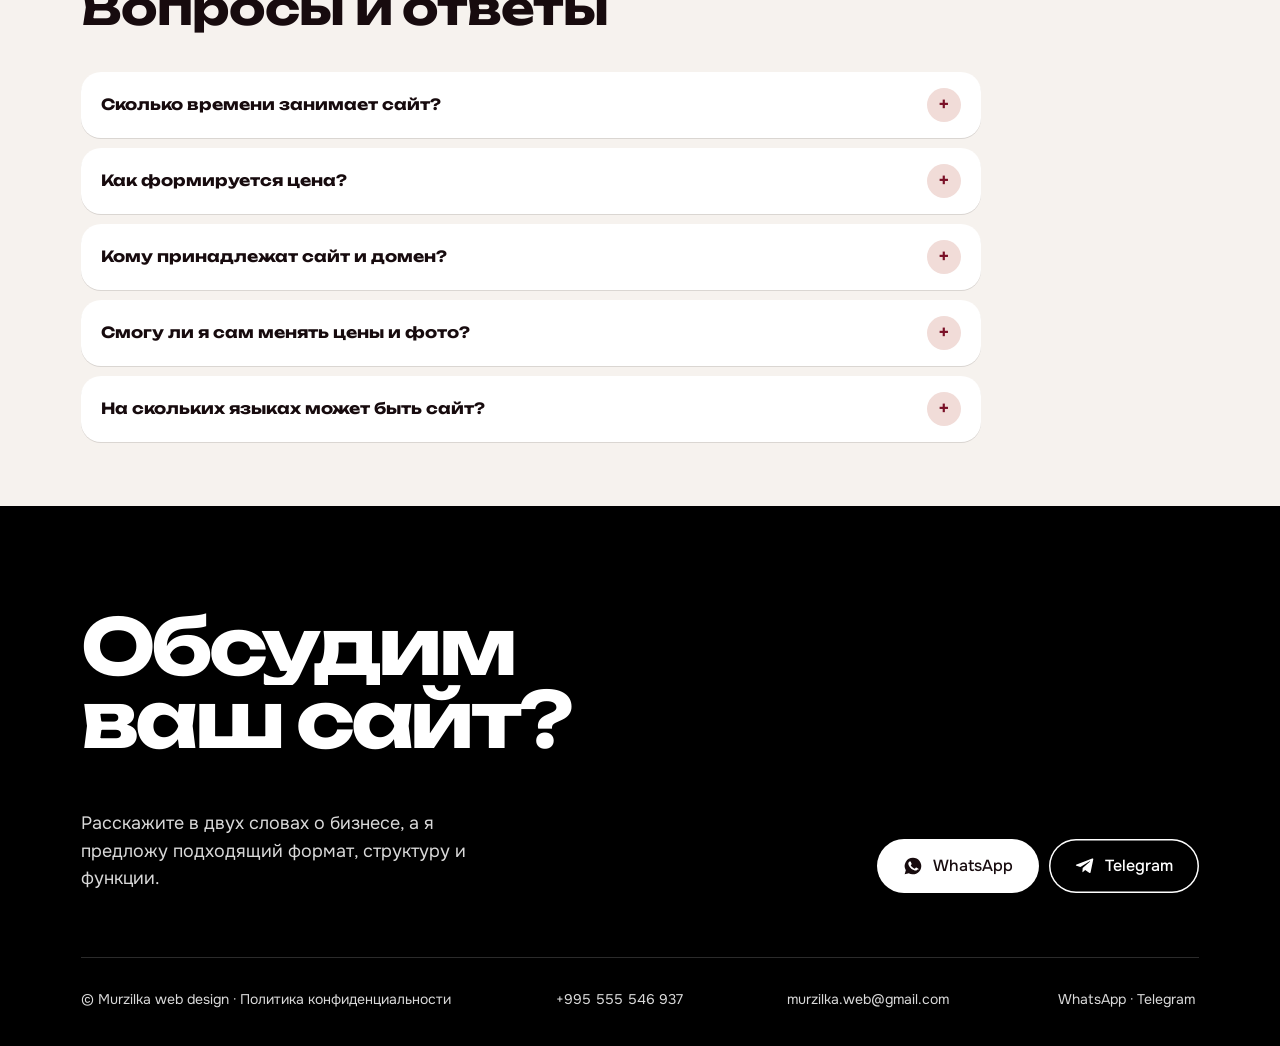
==== commit cc38991d: "Feature cards in a half-circle, restyled in brand colors; arrows without circles; prices in $ Co-Aut" ====
--- a/index.html
+++ b/index.html
@@ -513,6 +513,44 @@
 .whint button,.sctl button{border:1px solid rgba(255,255,255,.4);color:#fff}
 @media(hover:hover){.whint button:not(:disabled):hover,.sctl button:not(:disabled):hover{background:#fff;color:var(--ink);border-color:#fff}}
 .farrows button:disabled,.whint button:disabled,.sctl button:disabled{opacity:.3}
+.ftrack{padding:20px calc(50vw - min(40vw,190px)) 90px!important;scroll-padding-inline:0!important}
+@media(max-width:700px){.ftrack{padding-bottom:40px!important}}
+.fc{scroll-snap-align:center!important;transform-origin:50% 120%!important}
+.fc .fimg.mu{position:relative;isolation:isolate}
+.fc .fimg.mu::before{content:"";position:absolute;inset:0;background:url("data:image/svg+xml,%3Csvg xmlns='http://www.w3.org/2000/svg' width='160' height='160'%3E%3Cfilter id='n'%3E%3CfeTurbulence baseFrequency='.9' numOctaves='2'/%3E%3CfeColorMatrix values='0 0 0 0 0 0 0 0 0 0 0 0 0 0 0 0 0 0 .07 0'/%3E%3C/filter%3E%3Crect width='160' height='160' filter='url(%23n)'/%3E%3C/svg%3E");z-index:-1;pointer-events:none}
+.mu-box,.mu-tabs,.mu-page{border:0!important}
+.mu-box{border-radius:18px;box-shadow:0 1px 0 rgba(255,255,255,.6) inset,0 18px 40px -18px rgba(0,0,0,.35)!important}
+.fc:nth-child(1) .fimg.mu{background:radial-gradient(120% 90% at 20% 0%,#9B1B36,#3A0A16 72%)}
+.fc:nth-child(1) .mu-tabs{background:rgba(255,255,255,.1);--ink:#F1DCD8;backdrop-filter:blur(6px)}
+.fc:nth-child(1) .mu-ind{background:#C9324F}
+
+.fc:nth-child(1) .mu-page{background:#F6F2EE;box-shadow:0 0 0 5px #1E050B,0 18px 30px -12px rgba(0,0,0,.6)}
+.fc:nth-child(1) .mu-page b{background:var(--accent)}
+.fc:nth-child(1) .mu-page .l1,.fc:nth-child(1) .mu-page .l2{background:#E3CFCB}
+.fc:nth-child(1) .mu-cols u:nth-child(1){background:#F1DCD8}.fc:nth-child(1) .mu-cols u:nth-child(2){background:#E2AFA6}.fc:nth-child(1) .mu-cols u:nth-child(3){background:#C9707A}
+.fc:nth-child(2) .fimg.mu{background:linear-gradient(150deg,#F6E4E0,#E8C3BC)}
+.fc:nth-child(2) .mu-box{background:#FFFBF9}
+.fc:nth-child(2) .mu-row{padding-bottom:7px;border-bottom:1px solid #F1E4E1}.fc:nth-child(2) .mu-row:last-child{border:0;padding:0}
+.fc:nth-child(2) .mu-langs{--accent:#170B0E}.fc:nth-child(2) .mu-langs em{background:#F4ECEA;color:#170B0E}.fc:nth-child(2) .mu-langs em.on{background:#170B0E;color:#fff}
+.fc:nth-child(2) .mu-sw{background:#EADBD8}
+.fc:nth-child(3) .fimg.mu{background:linear-gradient(160deg,#FBF7F4,#EFE2DE)}
+.fc:nth-child(3) .mu-q{border:0;background:#fff;box-shadow:0 1px 6px rgba(42,7,16,.14)}
+.fc:nth-child(3) .mu-res b{color:var(--accent)}
+.fc:nth-child(3) .mu-chart i{background:#E9C4C3}.fc:nth-child(3) .mu-chart i:nth-child(n+4){background:#C9707A}.fc:nth-child(3) .mu-chart i:nth-child(n+6){background:var(--accent)}
+.fc:nth-child(3) .mu-an span{background:#F6EEEC}
+.fc:nth-child(4) .fimg.mu{background:linear-gradient(150deg,#EFE3D6,#DCC3AE)}
+.fc:nth-child(4) .mu-box{background:#FFFCF8}
+.fc:nth-child(4) .mu-in{border-color:#EADDD0;background:#FBF6F1}
+.fc:nth-child(4) .mu-car{background:#170B0E;left:52px}
+.fc:nth-child(4) .mu-btn{background:#170B0E}
+.fc:nth-child(5) .fimg.mu{background:linear-gradient(160deg,#B0263F,#5A0C1E)}
+.fc:nth-child(5) .mu-b{border:0;box-shadow:0 2px 6px rgba(0,0,0,.18);background:#F6F2EE;color:#170B0E}
+.fc:nth-child(5) .mu-b.me{background:#F1DCD8;color:#170B0E}
+.fc:nth-child(5) .mu-dots i{background:var(--accent)}
+.farrows button,.whint button,.sctl button{border:0!important;background:none!important;width:44px;height:44px;border-radius:0}
+.farrows button{color:var(--ink)}.whint button,.sctl button{color:#fff}
+.farrows .ar,.whint .ar,.sctl .ar{width:28px;height:28px;stroke-width:1.3;transition:transform .25s}
+@media(hover:hover){.farrows button:not(:disabled):hover,.whint button:not(:disabled):hover,.sctl button:not(:disabled):hover{color:var(--accent)!important}.whint button:not(:disabled):hover,.sctl button:not(:disabled):hover{color:var(--blush)!important}#fPrev:hover .ar,#wPrev:hover .ar,#sPrev:hover .ar{transform:translateX(-3px)}#fNext:hover .ar,#wNext:hover .ar,#sNext:hover .ar{transform:translateX(3px)}}
 </style>
 </head>
 <body>
@@ -579,7 +617,7 @@
       <article class="fc"><div class="fimg mu"><div class="mu-dev"><div class="mu-tabs"><span class="t1">Ноутбук</span><span class="t2">Планшет</span><span class="t3">Телефон</span><i class="mu-ind"></i></div><div class="mu-stage"><div class="mu-page"><b></b><i class="l1"></i><i class="l2"></i><div class="mu-cols"><u></u><u></u><u></u></div></div></div></div></div><div class="ftx"><div class="fnum"><b class="fn" data-n="3">3</b><span>экрана</span></div><h3>Адаптация под устройства</h3><p>Сайт будет удобно смотреть на телефоне, планшете и компьютере</p></div></article>
       <article class="fc"><div class="fimg mu"><div class="mu-box mu-biz"><div class="mu-row"><span>Языки</span><span class="mu-langs"><em class="on">RU</em><em>EN</em><em>KA</em><em class="pl">+3</em></span></div><div class="mu-row"><span>Онлайн-бронирование</span><i class="mu-sw s1"></i></div><div class="mu-row"><span>Меню и цены</span><i class="mu-sw s2"></i></div><div class="mu-row"><span>Кнопка WhatsApp</span><i class="mu-sw s3"></i></div></div></div><div class="ftx"><div class="fnum"><b class="fn" data-n="6">6</b><span>языков на выбор</span></div><h3>Под ваш бизнес</h3><p>Подберу структуру, функции и языки с учётом ваших услуг и клиентов</p></div></article>
       <article class="fc"><div class="fimg mu"><div class="mu-box mu-seo"><div class="mu-q"><svg width="14" height="14" fill="none" stroke="currentColor" stroke-width="2"><circle cx="6" cy="6" r="4.5"/><path d="m9.5 9.5 3.5 3.5"/></svg><span class="mu-type">отель в Тбилиси</span></div><div class="mu-res"><small>ваш-сайт.ge</small><b>Готов к продвижению в Google</b></div><div class="mu-chart"><i style="--h:30%"></i><i style="--h:42%"></i><i style="--h:38%"></i><i style="--h:56%"></i><i style="--h:64%"></i><i style="--h:80%"></i><i style="--h:96%"></i></div><div class="mu-an"><span>Google Analytics</span><span>Яндекс Метрика</span></div></div></div><div class="ftx"><div class="fnum"><b class="fn" data-n="2">2</b><span>системы аналитики: Google и Яндекс</span></div><h3>Быстрая загрузка и SEO-основа</h3><p>Подготовлю сайт к поисковому продвижению и позабочусь о комфортной загрузке страниц</p></div></article>
-      <article class="fc"><div class="fimg mu"><div class="mu-box mu-adm"><small>Номер 102 · цена за ночь</small><div class="mu-in"><span class="v1">540 ₾</span><span class="v2">560 ₾</span><i class="mu-car"></i></div><div class="mu-btn">Сохранить</div><div class="mu-ok">✓ Уже на сайте</div></div></div><div class="ftx"><div class="fnum"><b class="fn" data-n="0">0</b><span>программистов, чтобы поменять цены и фото</span></div><h3>Понятное управление</h3><p>Покажу, как обновлять важную информацию самостоятельно</p></div></article>
+      <article class="fc"><div class="fimg mu"><div class="mu-box mu-adm"><small>Номер 102 · цена за ночь</small><div class="mu-in"><span class="v1">$180</span><span class="v2">$190</span><i class="mu-car"></i></div><div class="mu-btn">Сохранить</div><div class="mu-ok">✓ Уже на сайте</div></div></div><div class="ftx"><div class="fnum"><b class="fn" data-n="0">0</b><span>программистов, чтобы поменять цены и фото</span></div><h3>Понятное управление</h3><p>Покажу, как обновлять важную информацию самостоятельно</p></div></article>
       <article class="fc"><div class="fimg mu"><div class="mu-chat"><div class="mu-b c1">Как поменять фото на главной?</div><div class="mu-b me c2">Сейчас покажу, это 2 клика</div><div class="mu-b me mu-dots c3"><i></i><i></i><i></i></div></div></div><div class="ftx"><div class="fnum"><b class="fn">1:1</b><span>связь со мной напрямую в мессенджере</span></div><h3>Поддержка после запуска</h3><p>Помогу разобраться с сайтом и его основными функциями</p></div></article>
     </div>
   </div>
@@ -850,10 +888,10 @@
  const stepW=()=>fcs[0].offsetWidth+18;
  const TOUCH=matchMedia('(hover:none)').matches;
  let raf=0;
- function paint(){raf=0;const r=tr.getBoundingClientRect(),left=r.left+parseFloat(getComputedStyle(tr).paddingLeft);
-  fcs.forEach(c=>{const b=c.getBoundingClientRect();const off=(b.left-left)/b.width;
+ function paint(){raf=0;const r=tr.getBoundingClientRect(),mid=r.left+r.width/2;
+  fcs.forEach(c=>{const b=c.getBoundingClientRect();const off=(b.left+b.width/2-mid)/b.width;
    const ry=off>0?-Math.min(off*16,34):Math.min(-off*30,40),sc=1-Math.min(Math.abs(off)*.06,.12),op=off<-0.6?Math.max(.25,1+(off+.6)*1.4):1;
-   c.style.transform='none';c.style.opacity=1});
+   const o=Math.max(-2.2,Math.min(2.2,off));c.style.transform=RM?'none':`translateY(${(o*o*26).toFixed(1)}px) rotate(${(o*7).toFixed(2)}deg)`;c.style.opacity=(1-Math.min(Math.abs(off)*.12,.35)).toFixed(2)});
   const max=tr.scrollWidth-tr.clientWidth,p=max>0?tr.scrollLeft/max:0;bar.style.transform=`scaleX(${Math.max(.08,p)})`;
   prev.disabled=tr.scrollLeft<4;next.disabled=tr.scrollLeft>max-4}
  const req=()=>{if(!raf)raf=requestAnimationFrame(paint)};
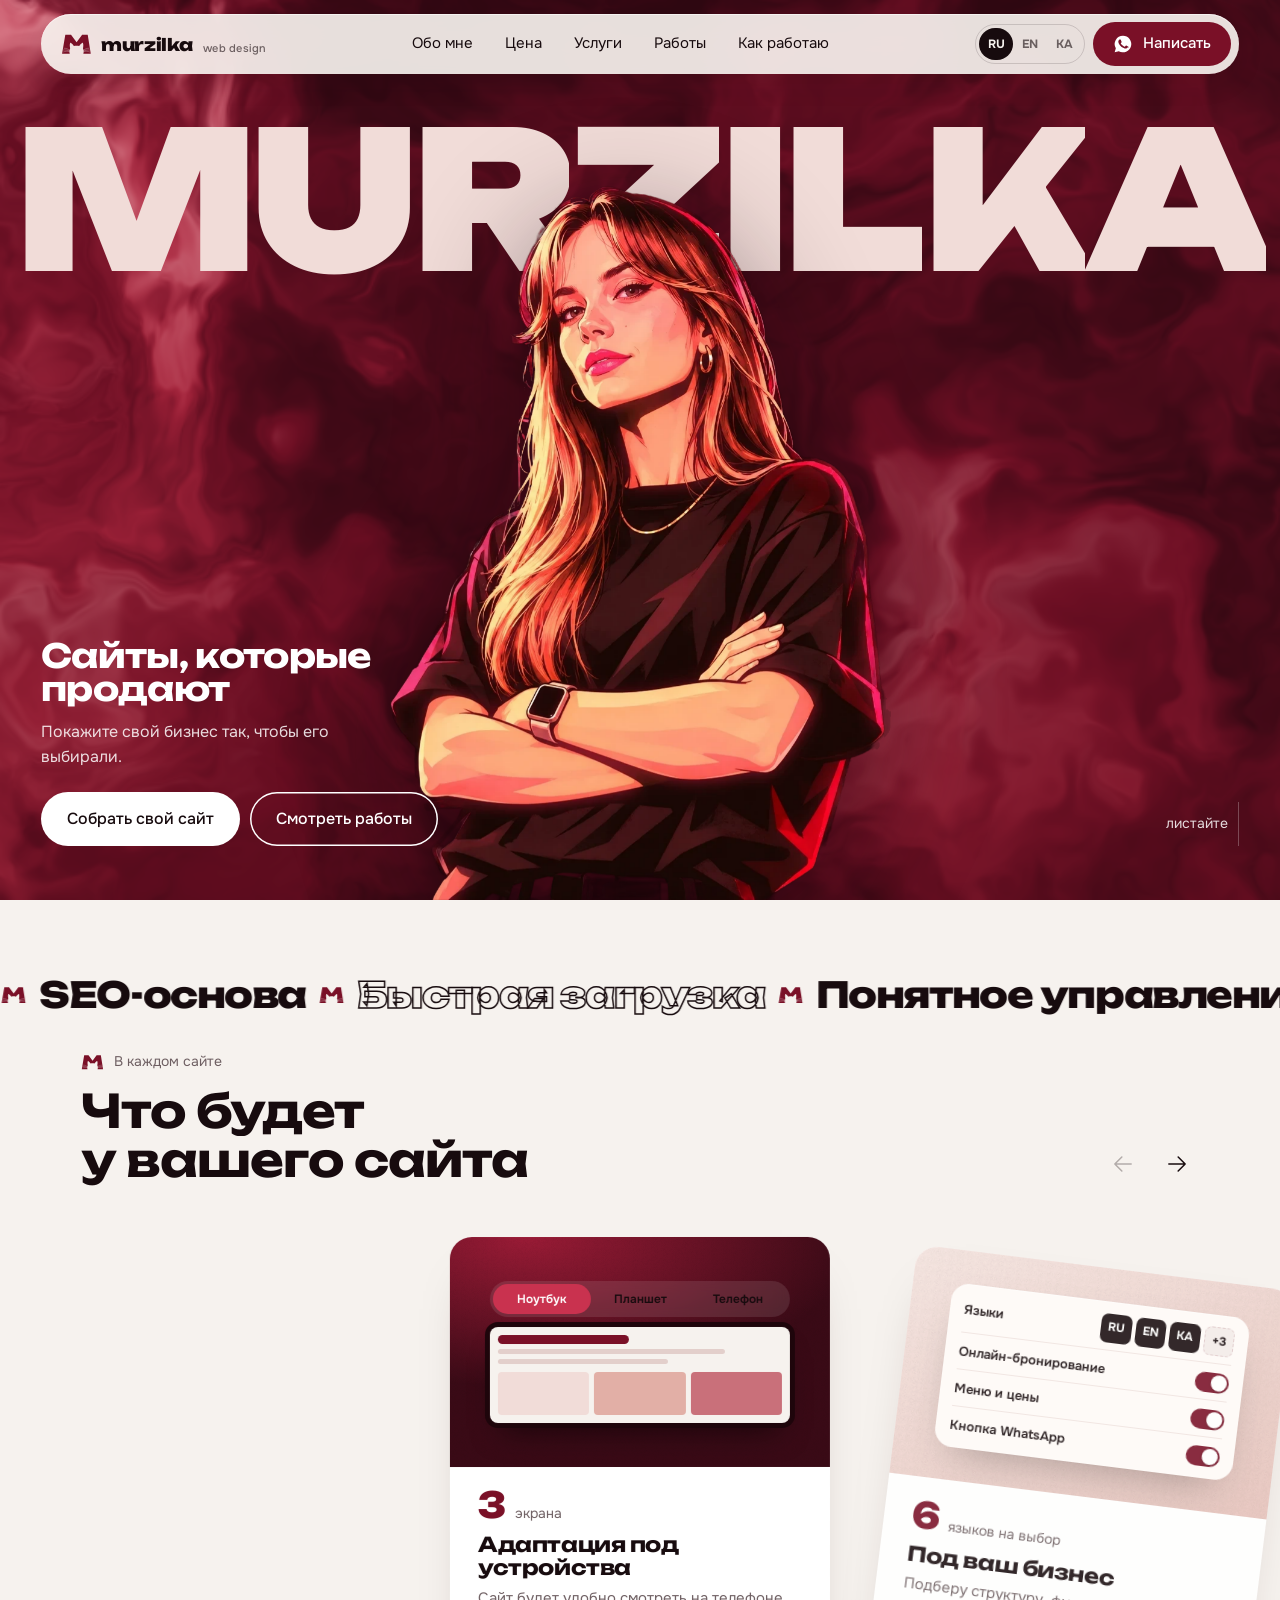
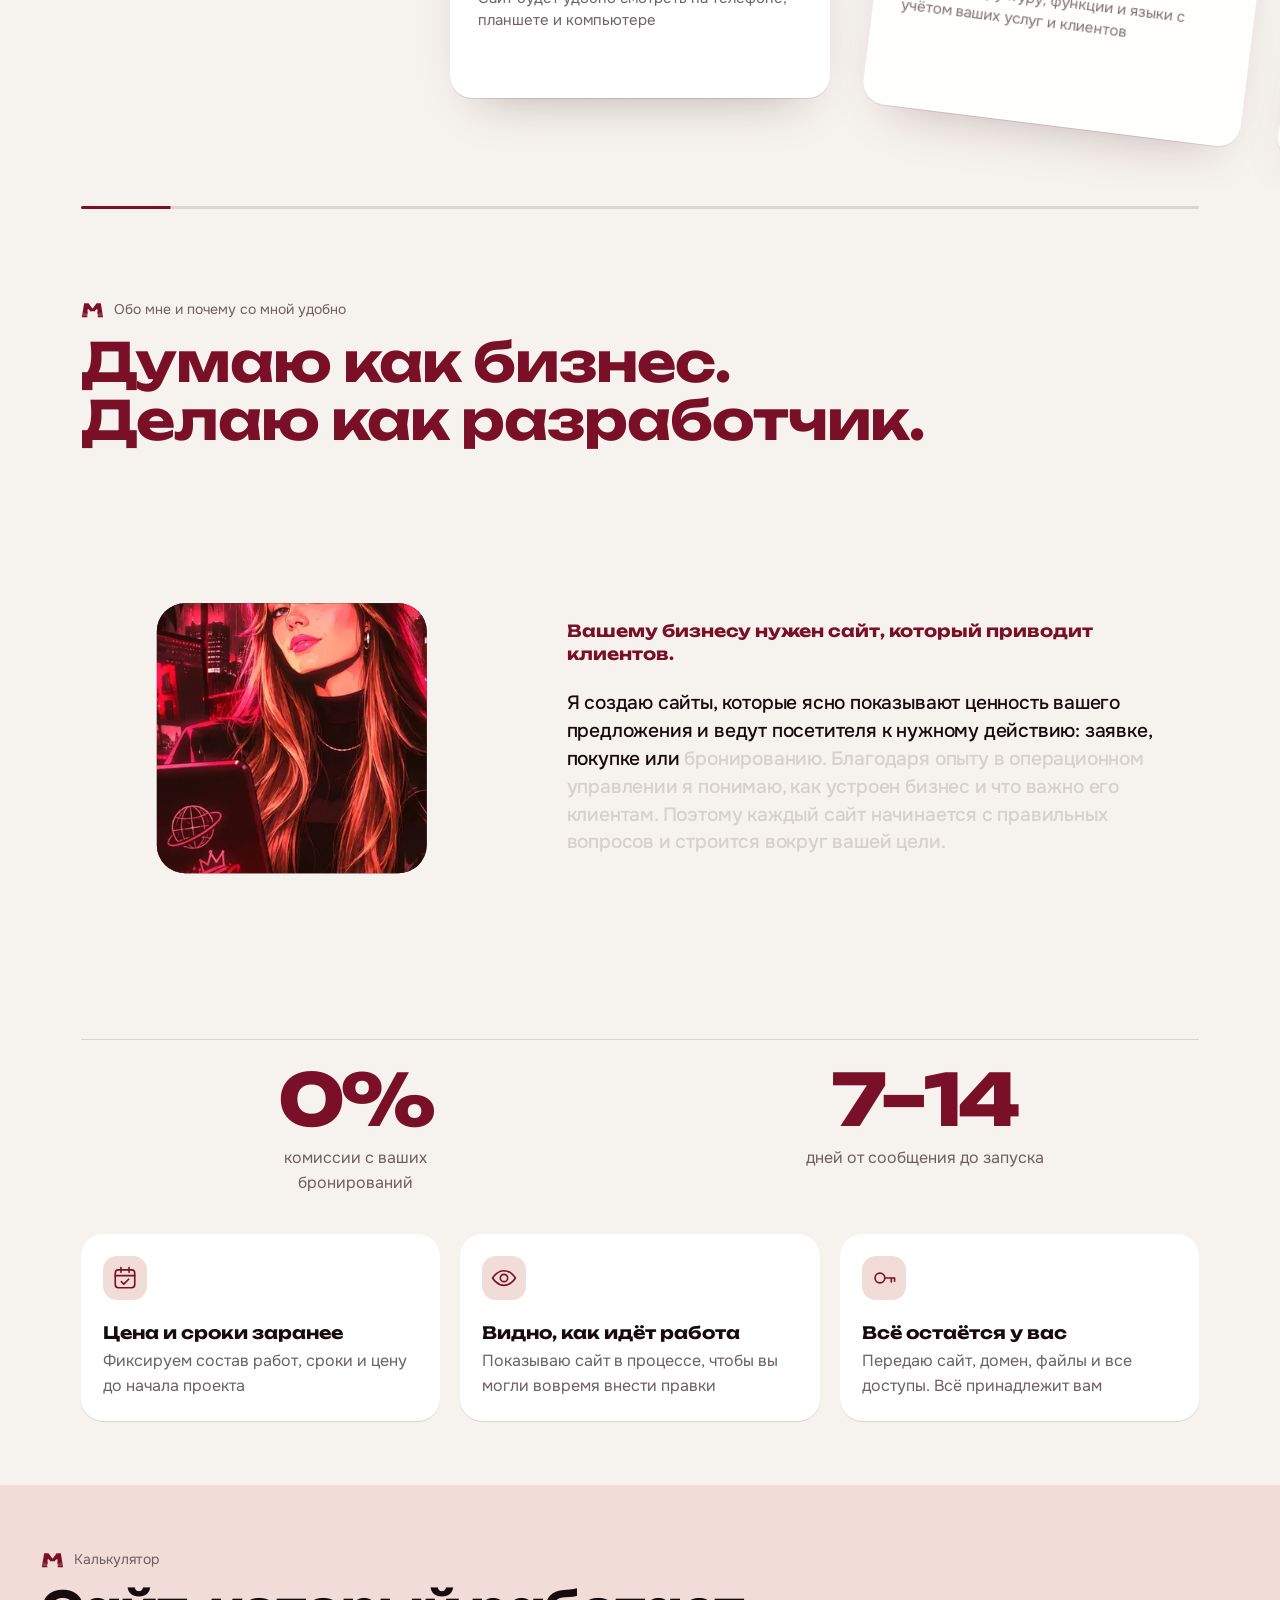
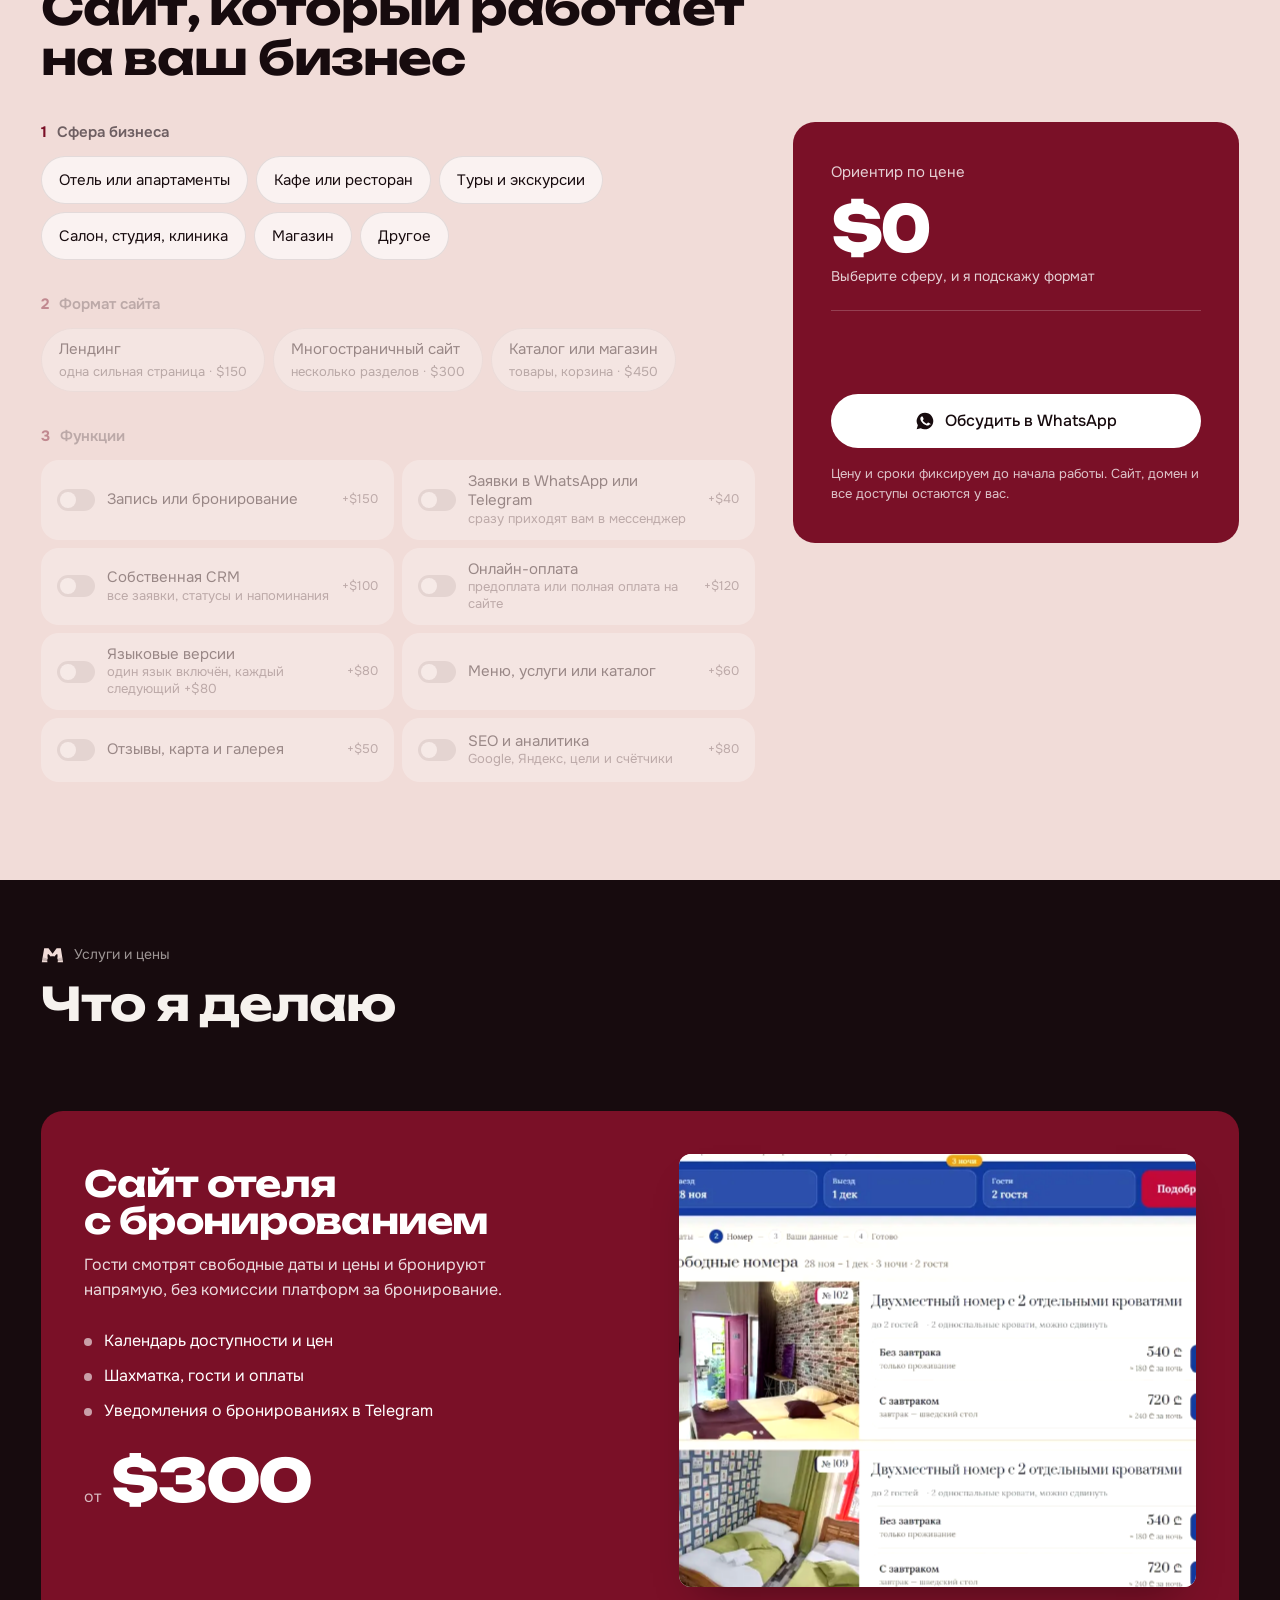
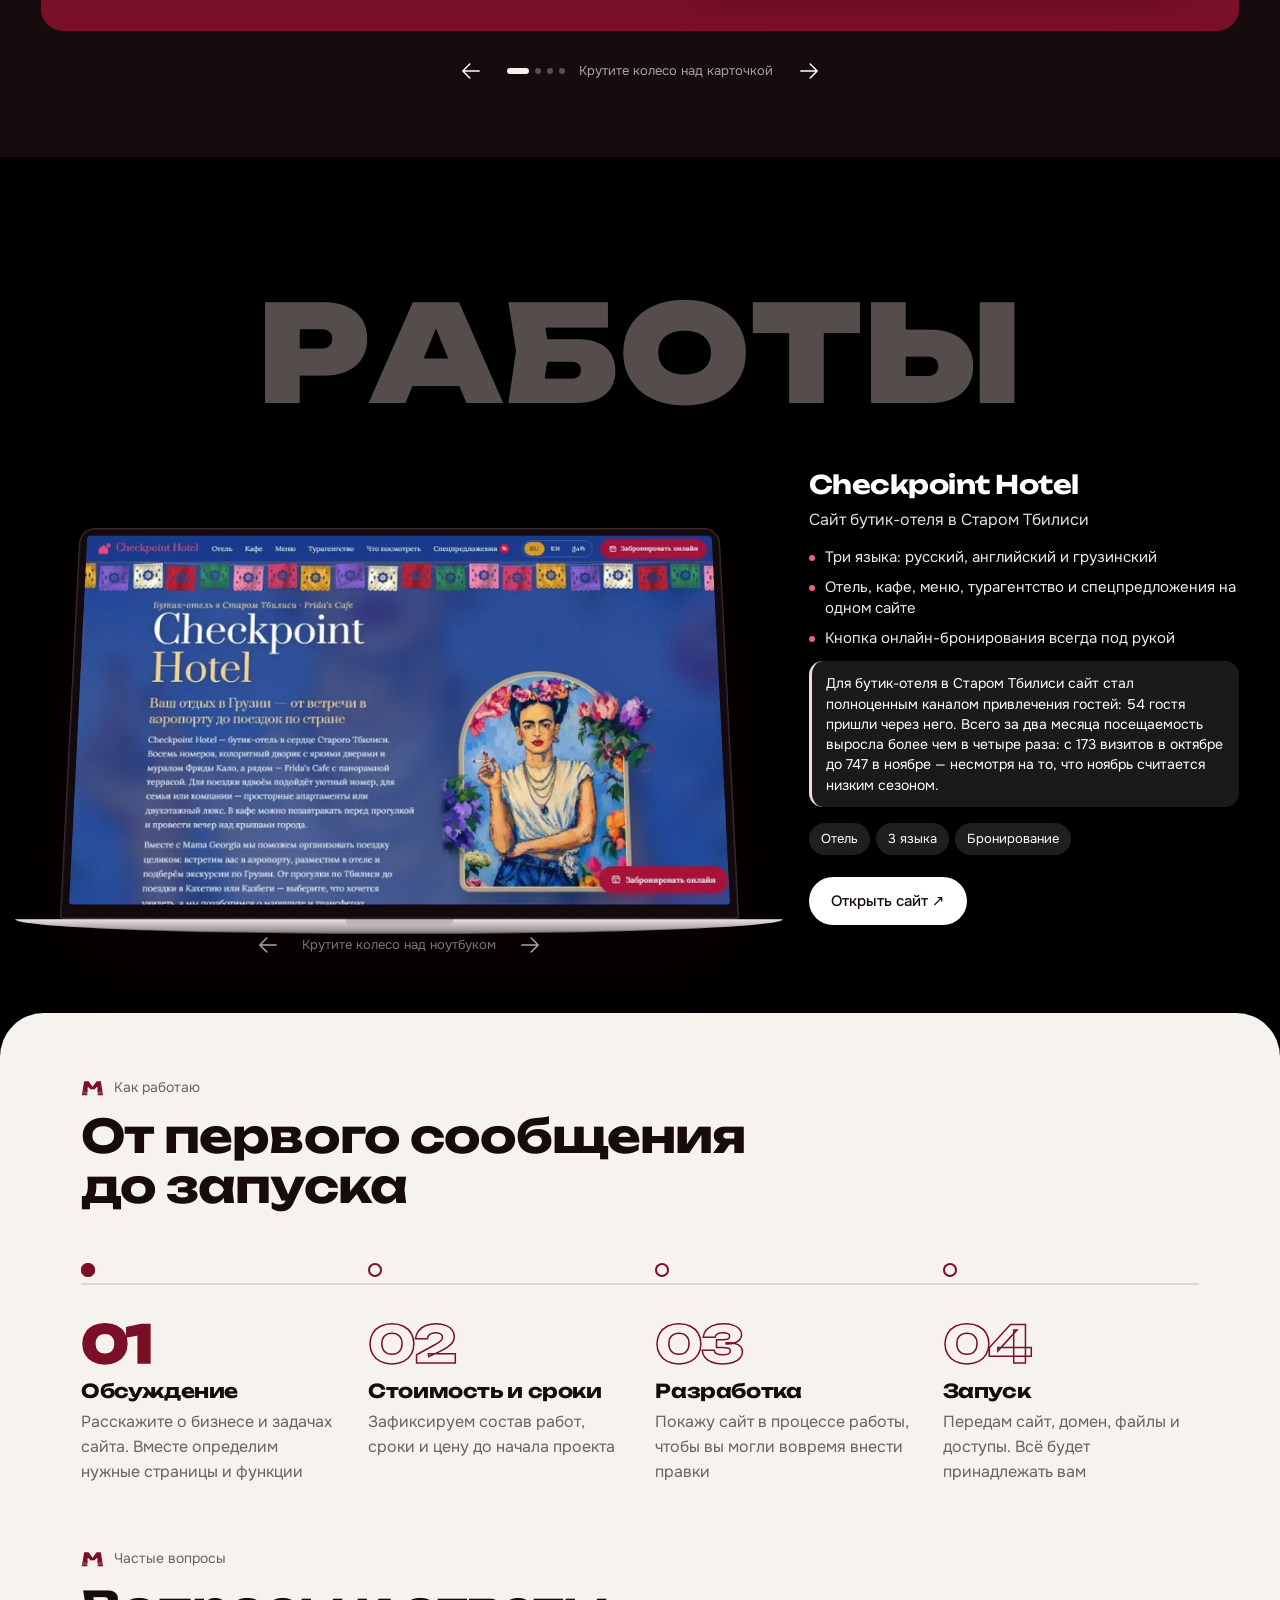
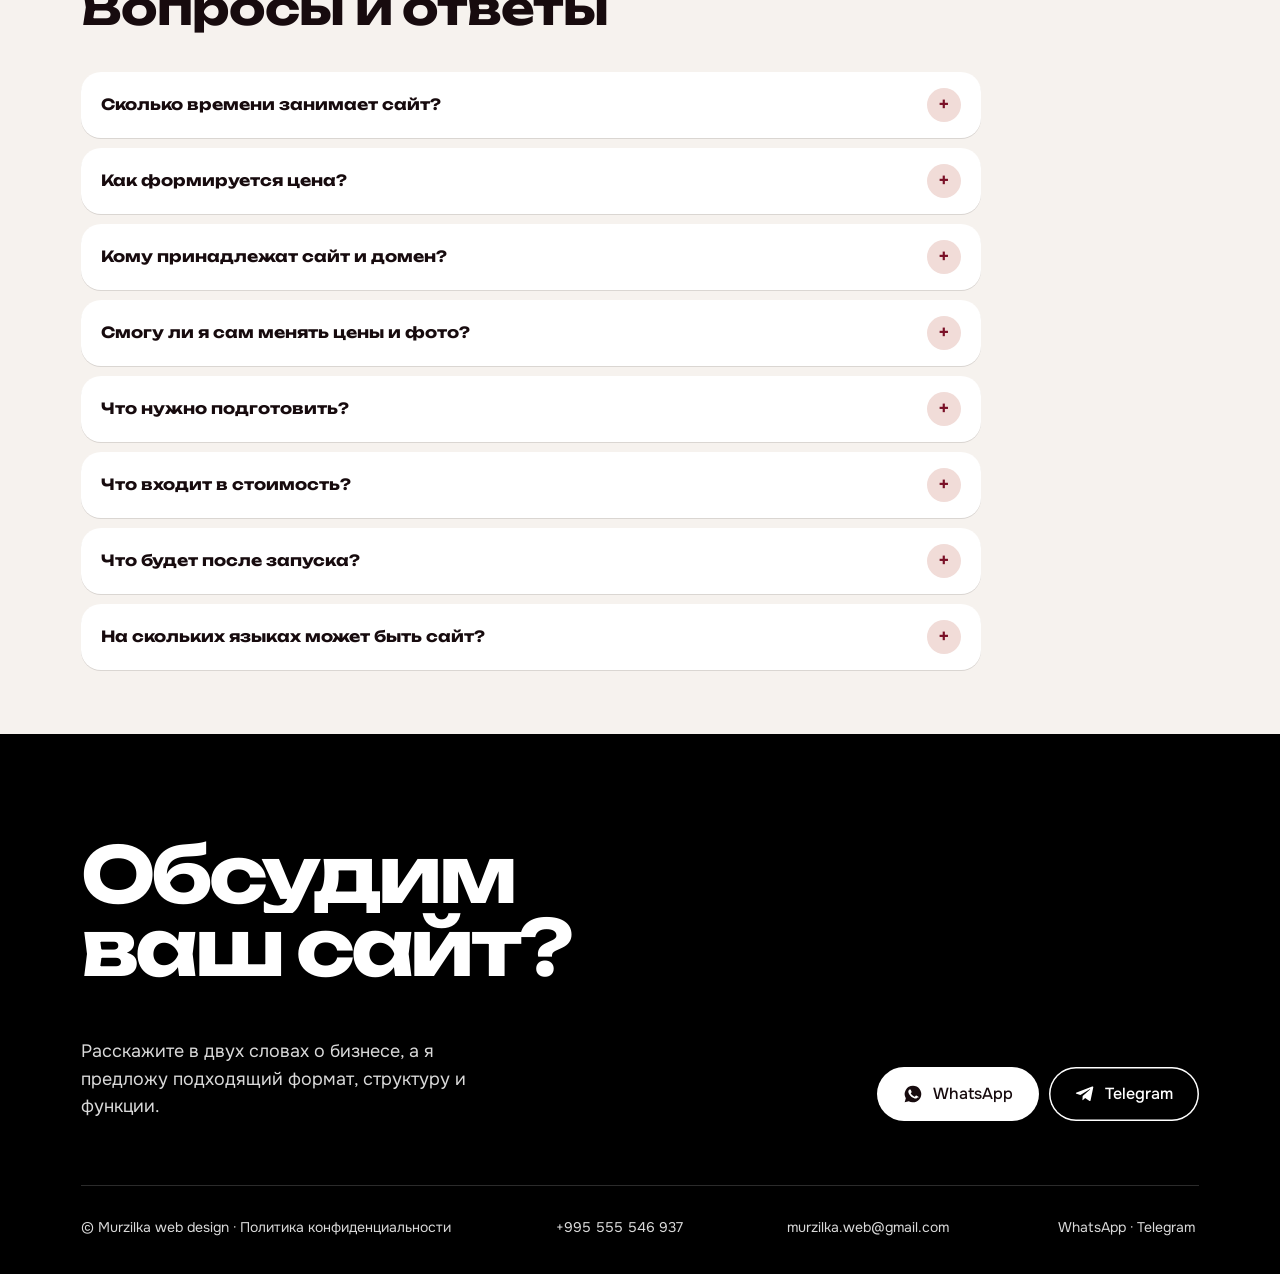
==== commit 60e87984: "Add Checkpoint Hotel results and practical FAQ (RU/EN/KA) Co-Authored-By: Claude Opus 5.5 <noreply@a" ====
--- a/index.html
+++ b/index.html
@@ -551,6 +551,7 @@
 .farrows button{color:var(--ink)}.whint button,.sctl button{color:#fff}
 .farrows .ar,.whint .ar,.sctl .ar{width:28px;height:28px;stroke-width:1.3;transition:transform .25s}
 @media(hover:hover){.farrows button:not(:disabled):hover,.whint button:not(:disabled):hover,.sctl button:not(:disabled):hover{color:var(--accent)!important}.whint button:not(:disabled):hover,.sctl button:not(:disabled):hover{color:var(--blush)!important}#fPrev:hover .ar,#wPrev:hover .ar,#sPrev:hover .ar{transform:translateX(-3px)}#fNext:hover .ar,#wNext:hover .ar,#sNext:hover .ar{transform:translateX(3px)}}
+.wd .res{font-size:14px;line-height:1.45;margin:-6px 0 16px;padding:12px 14px;border-radius:14px;background:rgba(255,255,255,.1);border-left:3px solid var(--blush)}
 </style>
 </head>
 <body>
@@ -762,6 +763,9 @@
       <details><summary>Как формируется цена?</summary><p>Калькулятор выше даёт ориентир. После короткого разговора я называю точную цену, и мы фиксируем её до начала проекта.</p></details>
       <details><summary>Кому принадлежат сайт и домен?</summary><p>Вам. Я передаю сайт, домен, файлы и все доступы.</p></details>
       <details><summary>Смогу ли я сам менять цены и фото?</summary><p>Да. Я покажу, как обновлять важную информацию самостоятельно, программист для этого не нужен.</p></details>
+      <details><summary>Что нужно подготовить?</summary><p>Фото, логотип и цены.</p></details>
+      <details><summary>Что входит в стоимость?</summary><p>В стоимость входят: подготовка сайта, до 5 правок и 2 недели поддержки после запуска. Оплата 30% перед началом работы, остаток после завершения.</p></details>
+      <details><summary>Что будет после запуска?</summary><p>Расскажу, как пользоваться сайтом, дам видео и пошаговую инструкцию. 2 недели помогаю бесплатно.</p></details>
       <details><summary>На скольких языках может быть сайт?</summary><p>Один язык включён в цену, каждый следующий стоит +<span data-p="lang">$80</span>. Например, русский, английский и грузинский.</p></details>
     </div>
   </div>
@@ -808,7 +812,7 @@
 const LANG=document.documentElement.lang||'ru';
 const WORKS=MZ.works.map(w=>Object.assign({img:w.img,href:w.href},w[LANG]||w.ru));
 const pad=n=>String(n).padStart(2,'0');
-const wdHTML=(w,i)=>`<h3>${w.t}</h3><p class="lead">${w.d}</p><ul>${w.li.map(x=>`<li>${x}</li>`).join('')}</ul><div class="tags">${w.tags.map(x=>`<span>${x}</span>`).join('')}</div><a class="btn btn-light" href="${w.href}" target="_blank" rel="noopener"><span>Открыть сайт ↗</span></a>`;
+const wdHTML=(w,i)=>`<h3>${w.t}</h3><p class="lead">${w.d}</p><ul>${w.li.map(x=>`<li>${x}</li>`).join('')}</ul>${w.res?`<p class="res">${w.res}</p>`:''}<div class="tags">${w.tags.map(x=>`<span>${x}</span>`).join('')}</div><a class="btn btn-light" href="${w.href}" target="_blank" rel="noopener"><span>Открыть сайт ↗</span></a>`;
 $('#screen').innerHTML=WORKS.map((w,i)=>`<img src="img/${w.img}.webp" srcset="img/m/${w.img}.webp 1000w, img/${w.img}.webp 1900w" sizes="(max-width:900px) 70vw, 60vw"${i?' loading="lazy"':''} alt="${w.t}" style="${i?'clip-path:inset(100% 0 0 0)':''}${w.img==='doors'?';object-position:center':''}">`).join('');
 $('#caps').innerHTML=WORKS.map((w,i)=>`<div class="cap wd${i?'':' on'}">${wdHTML(w,i)}</div>`).join('');
 $('#wlist').innerHTML='<div class="kicker" style="color:rgba(255,255,255,.7);margin:0"><svg class="kd"><use href="#star"/></svg>Работы</div><h2 class="h2">Живые проекты</h2>'+WORKS.map((w,i)=>`<article class="wcard"><a class="shot" href="${w.href}" target="_blank" rel="noopener"><img src="img/${w.img}.webp" alt="${w.t}" loading="lazy" style="${w.img==='doors'?'object-position:center':''}"></a><div class="wd">${wdHTML(w,i)}</div></article>`).join('');
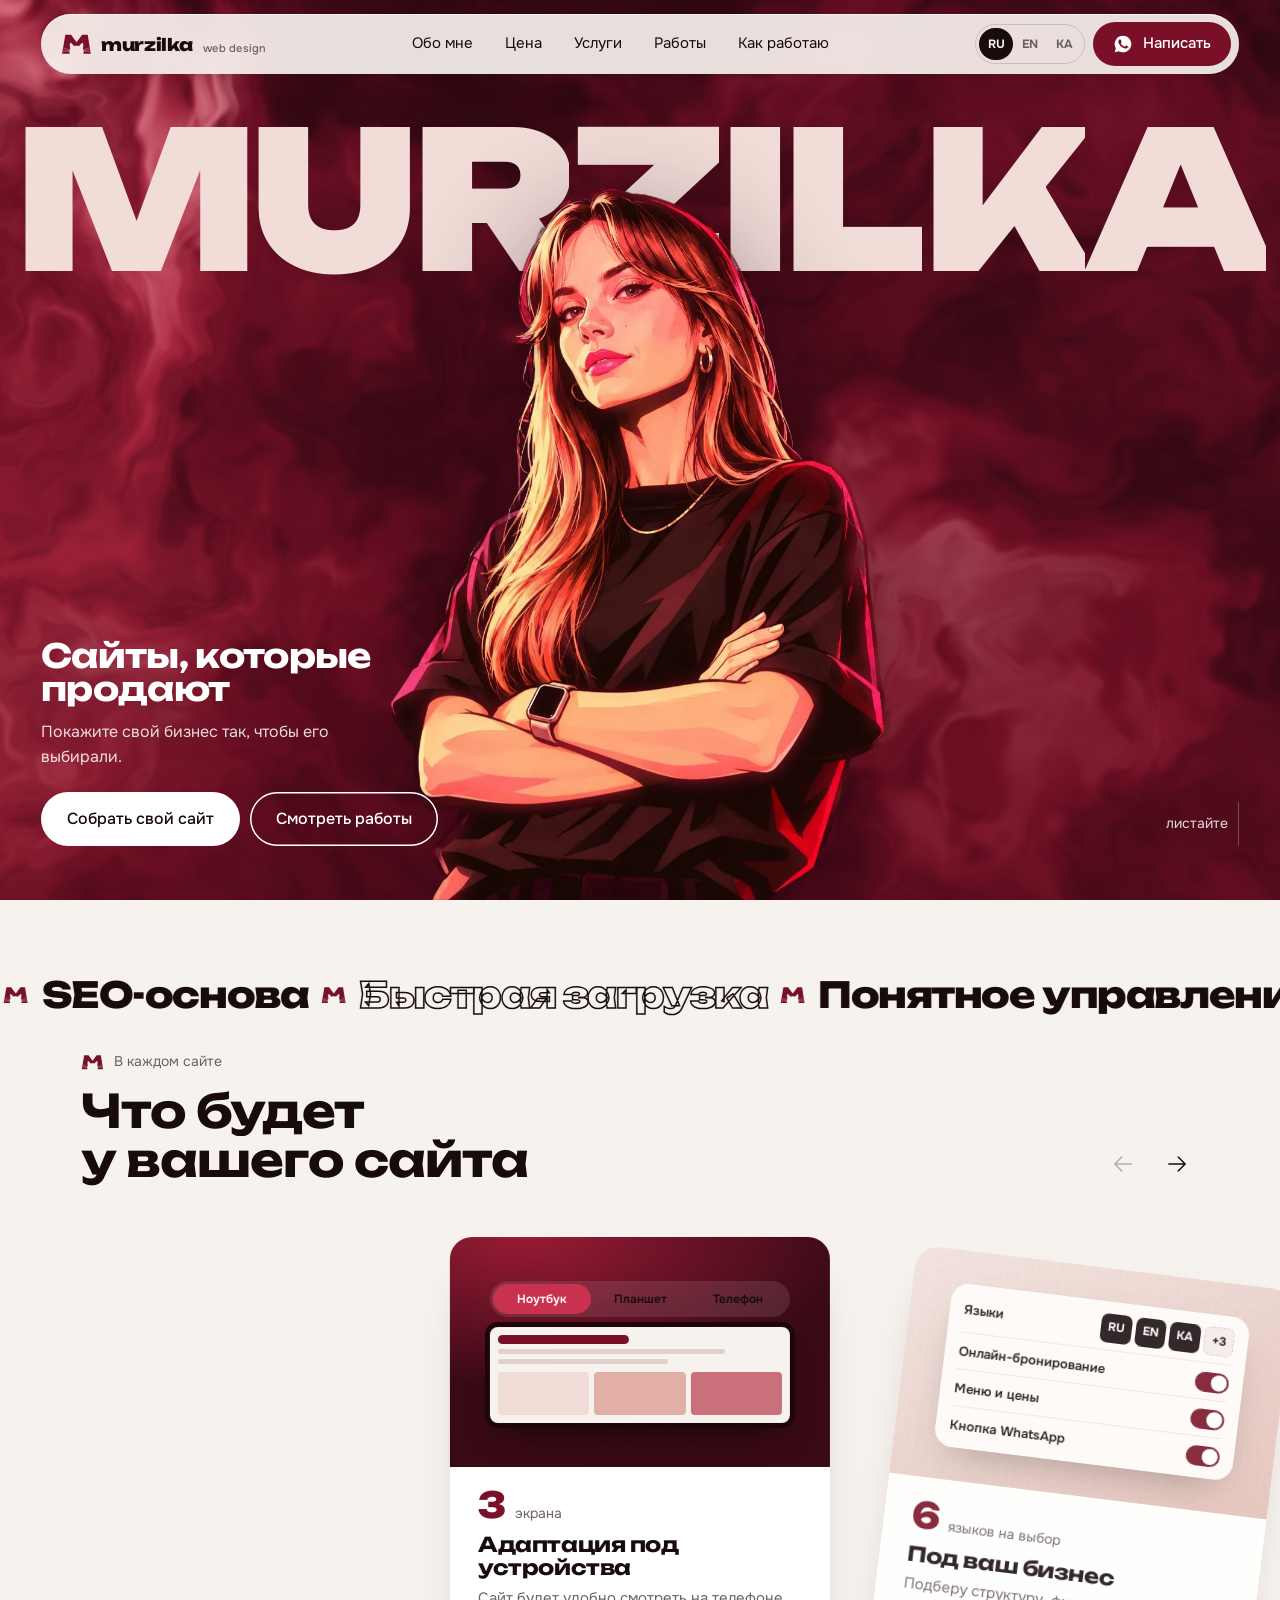
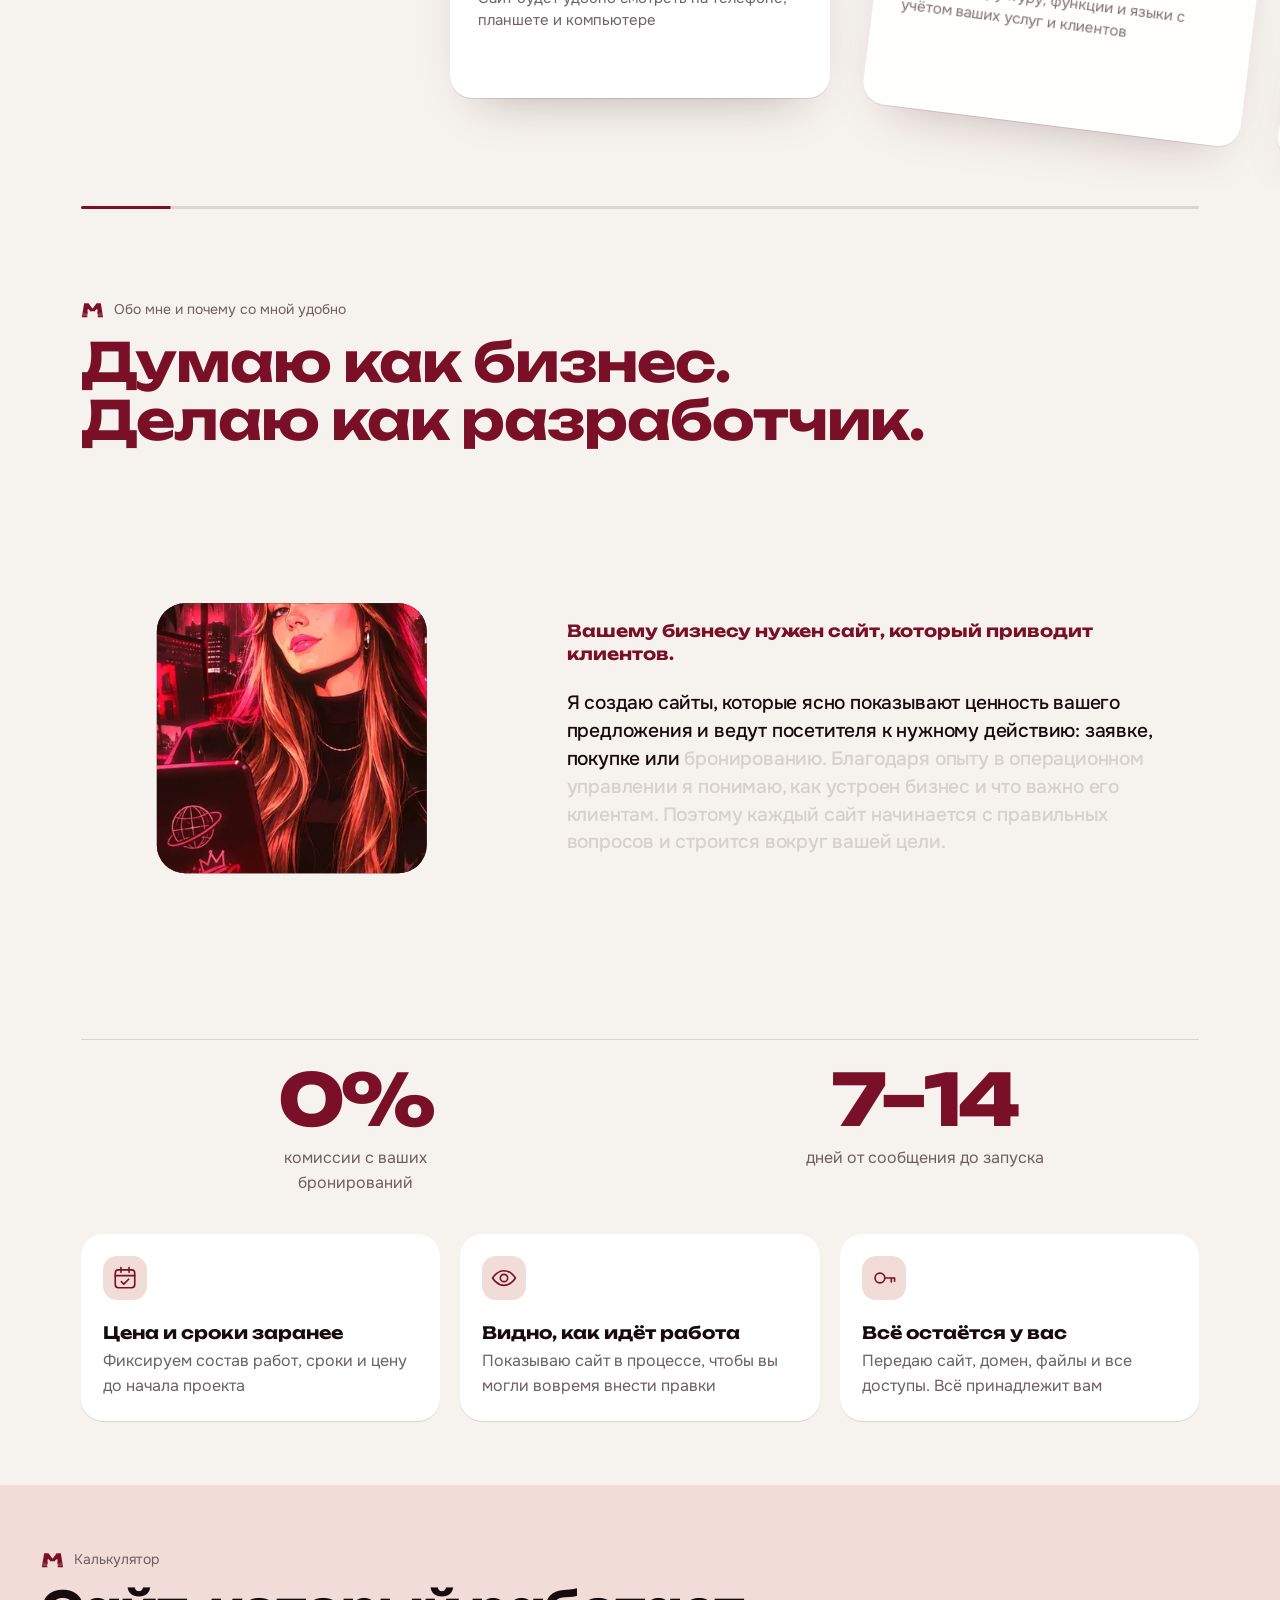
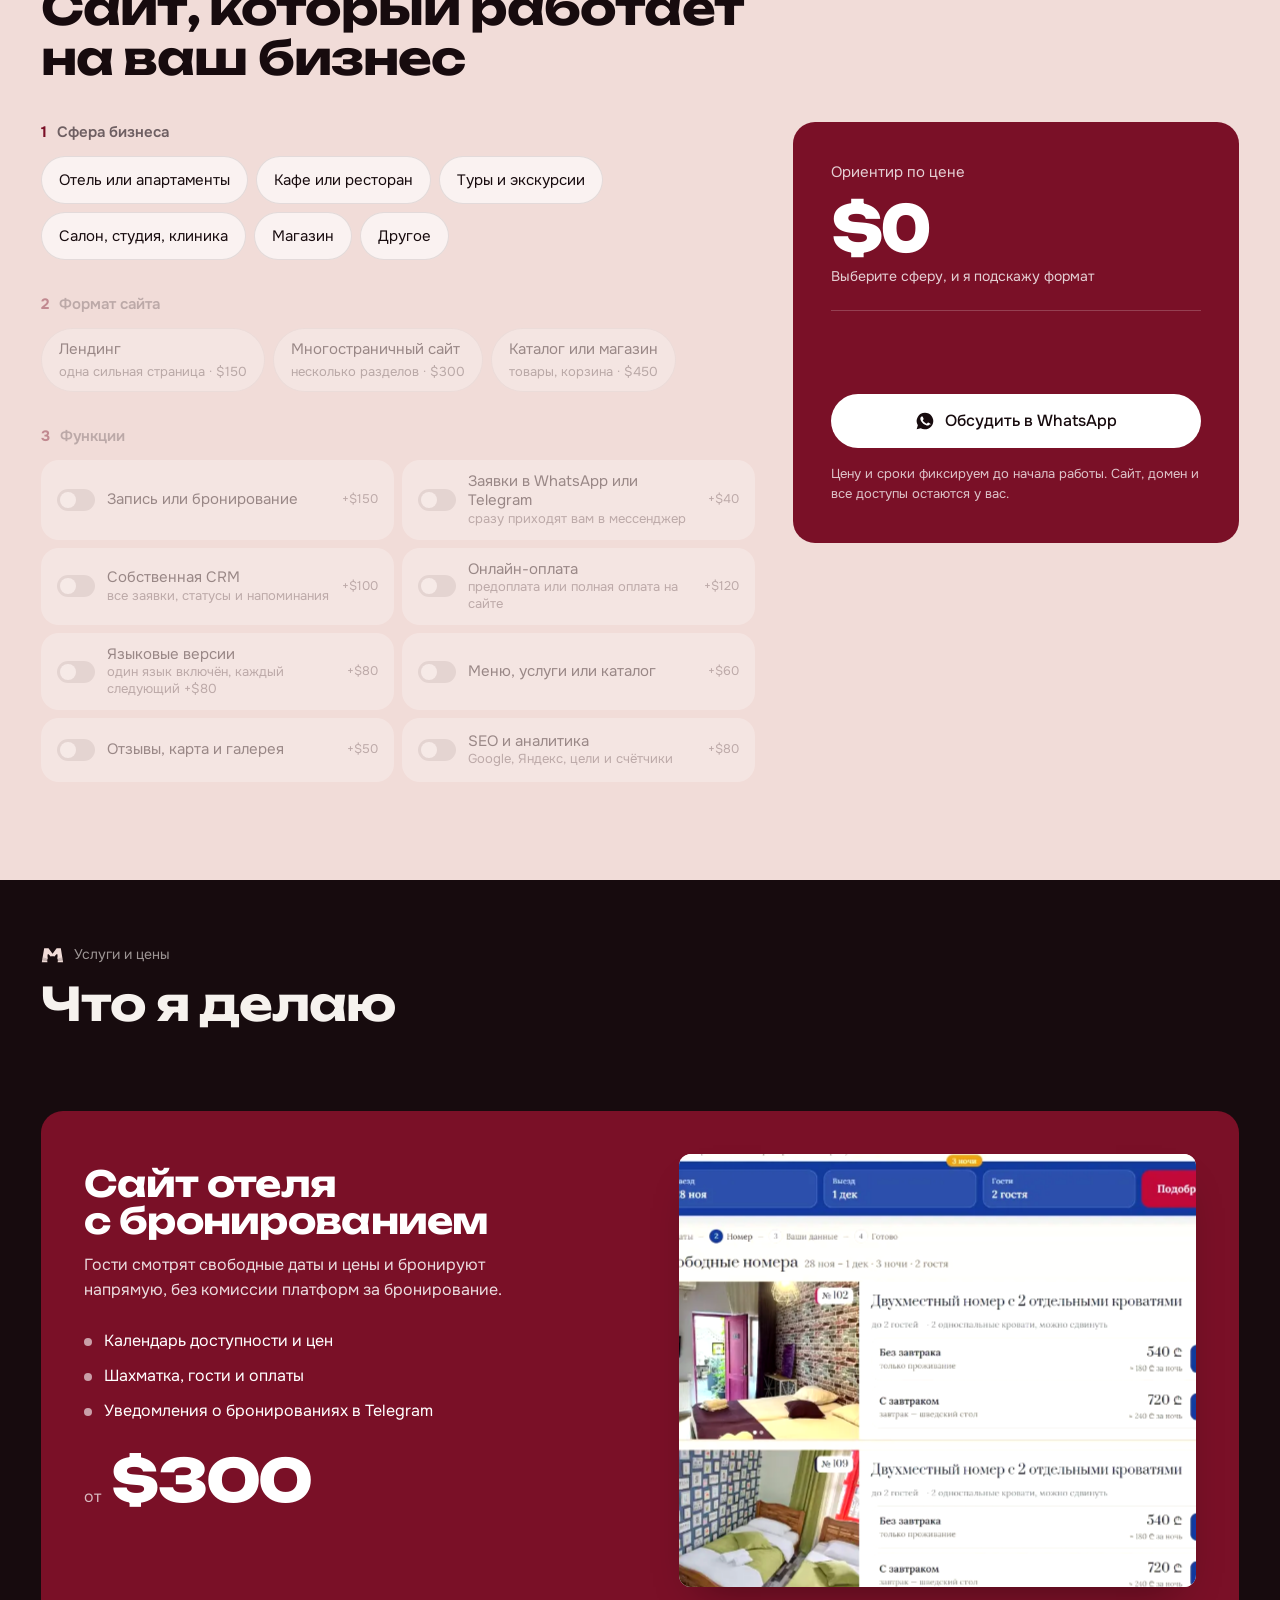
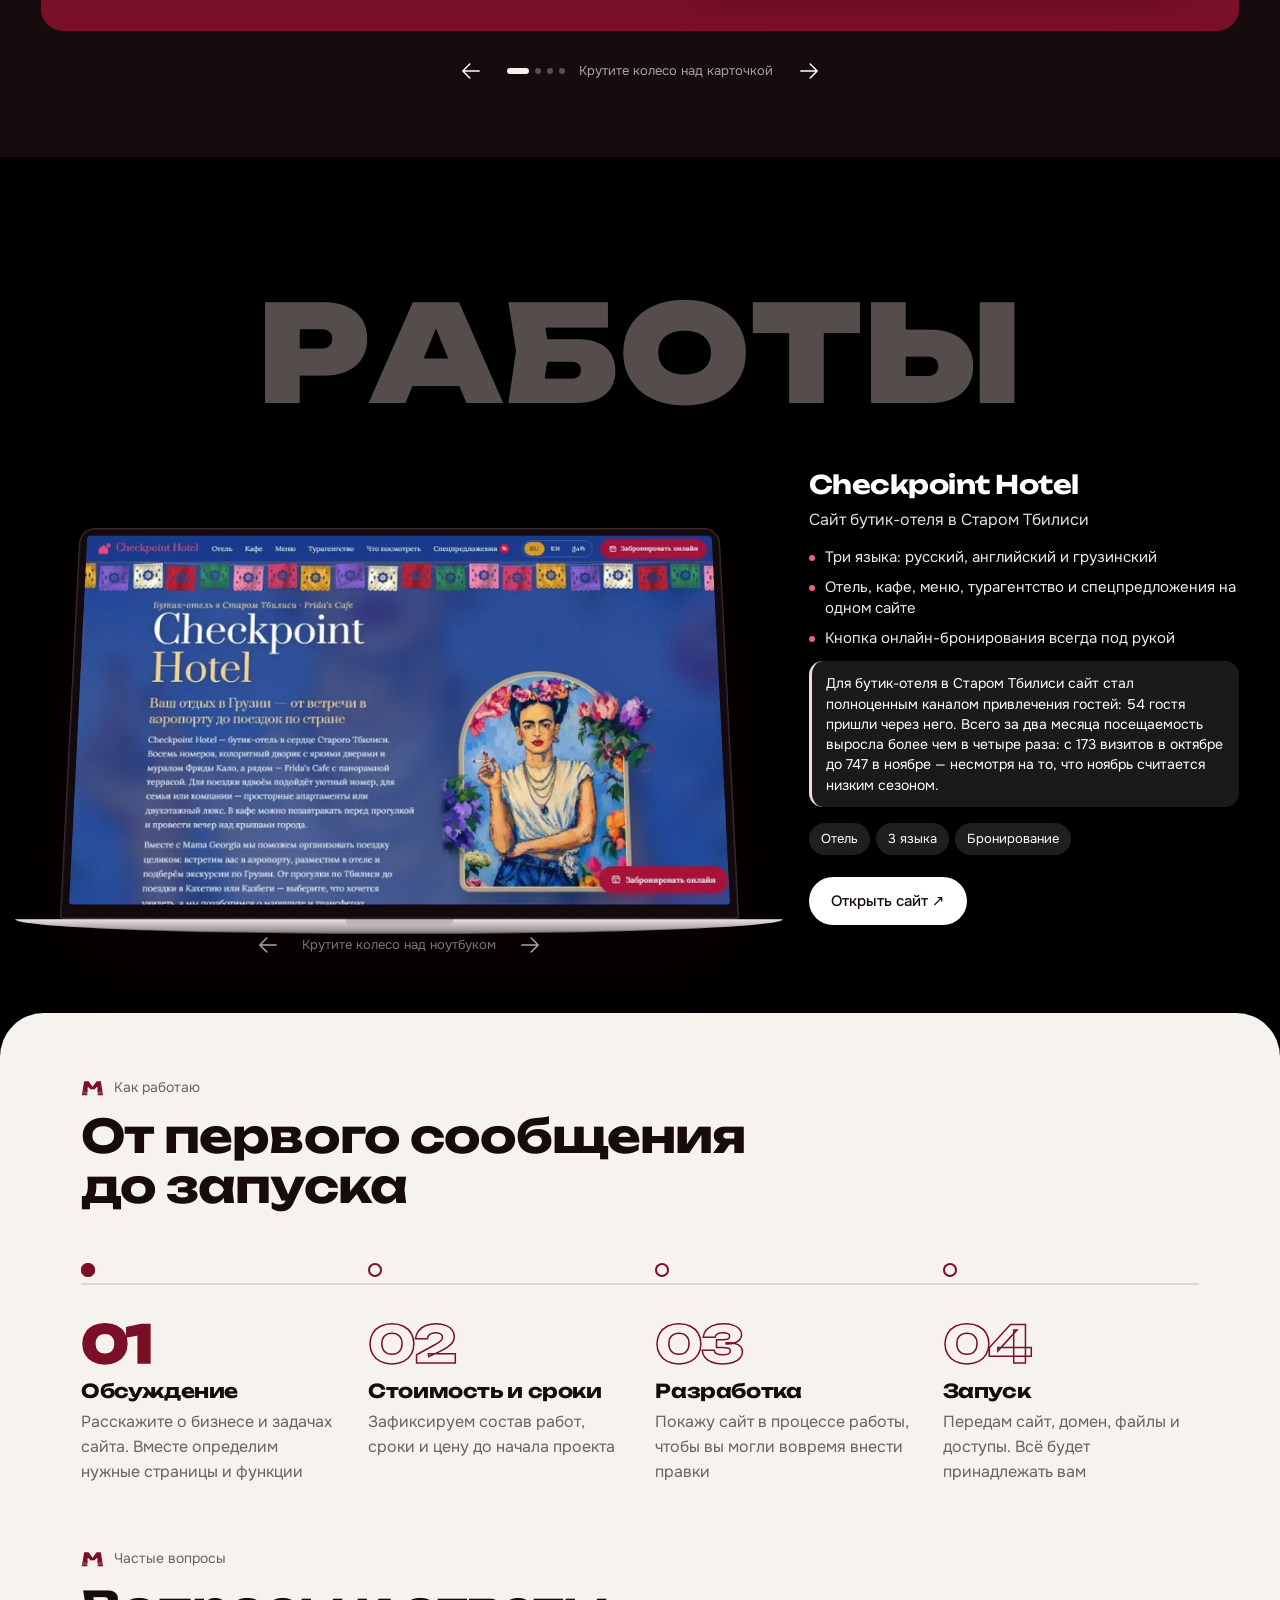
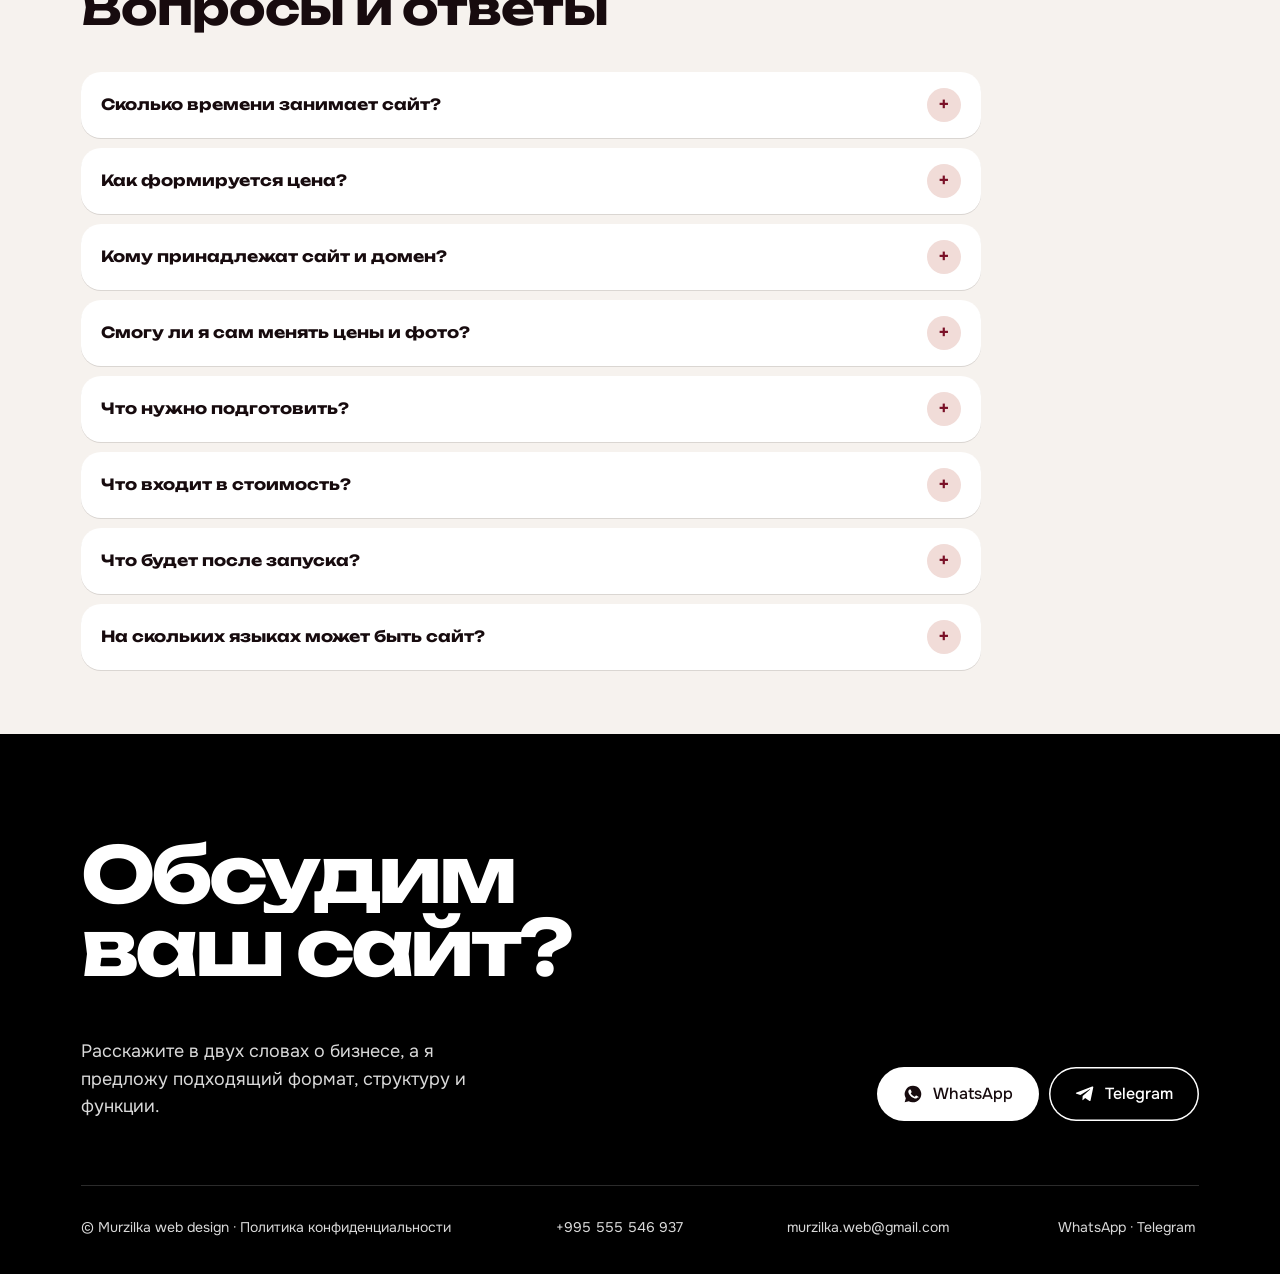
==== commit b1bea15b: "Load analytics via Google Tag Manager (GTM-P2BGSG5Q), send click events to dataLayer Co-Authored-By:" ====
--- a/index.html
+++ b/index.html
@@ -920,10 +920,12 @@
 burger.addEventListener('click',()=>toggleMenu(!menu.classList.contains('open')));
 
 (()=>{const A=MZ.analytics||{};const add=src=>{const e=document.createElement('script');e.async=1;e.src=src;document.head.appendChild(e)};
- if(A.ga4){add('https://www.googletagmanager.com/gtag/js?id='+A.ga4);window.dataLayer=window.dataLayer||[];window.gtag=function(){dataLayer.push(arguments)};gtag('js',new Date());gtag('config',A.ga4)}
+ window.dataLayer=window.dataLayer||[];
+ if(A.gtm){dataLayer.push({'gtm.start':+new Date,event:'gtm.js'});add('https://www.googletagmanager.com/gtm.js?id='+A.gtm)}
+ else if(A.ga4){add('https://www.googletagmanager.com/gtag/js?id='+A.ga4);window.dataLayer=window.dataLayer||[];window.gtag=function(){dataLayer.push(arguments)};gtag('js',new Date());gtag('config',A.ga4)}
  if(A.ym){window.ym=window.ym||function(){(ym.a=ym.a||[]).push(arguments)};ym.l=+new Date;add('https://mc.yandex.ru/metrika/tag.js');ym(+A.ym,'init',{clickmap:true,trackLinks:true,accurateTrackBounce:true})}
  document.addEventListener('click',e=>{const a=e.target.closest('a[href*="wa.me"],a[href*="t.me/"]');if(!a)return;const g=a.href.includes('wa.me')?'whatsapp_click':'telegram_click';
-  if(window.gtag&&A.ga4)gtag('event',g,{link_url:a.href});if(window.ym&&A.ym)ym(+A.ym,'reachGoal',g)});
+  if(A.gtm)dataLayer.push({event:g,link_url:a.href});else if(window.gtag&&A.ga4)gtag('event',g,{link_url:a.href});if(window.ym&&A.ym)ym(+A.ym,'reachGoal',g)});
 })();
 
 function hex(c){c=getComputedStyle(document.documentElement).getPropertyValue(c).trim().replace('#','');return [0,2,4].map(i=>parseInt(c.substr(i,2),16)/255)}
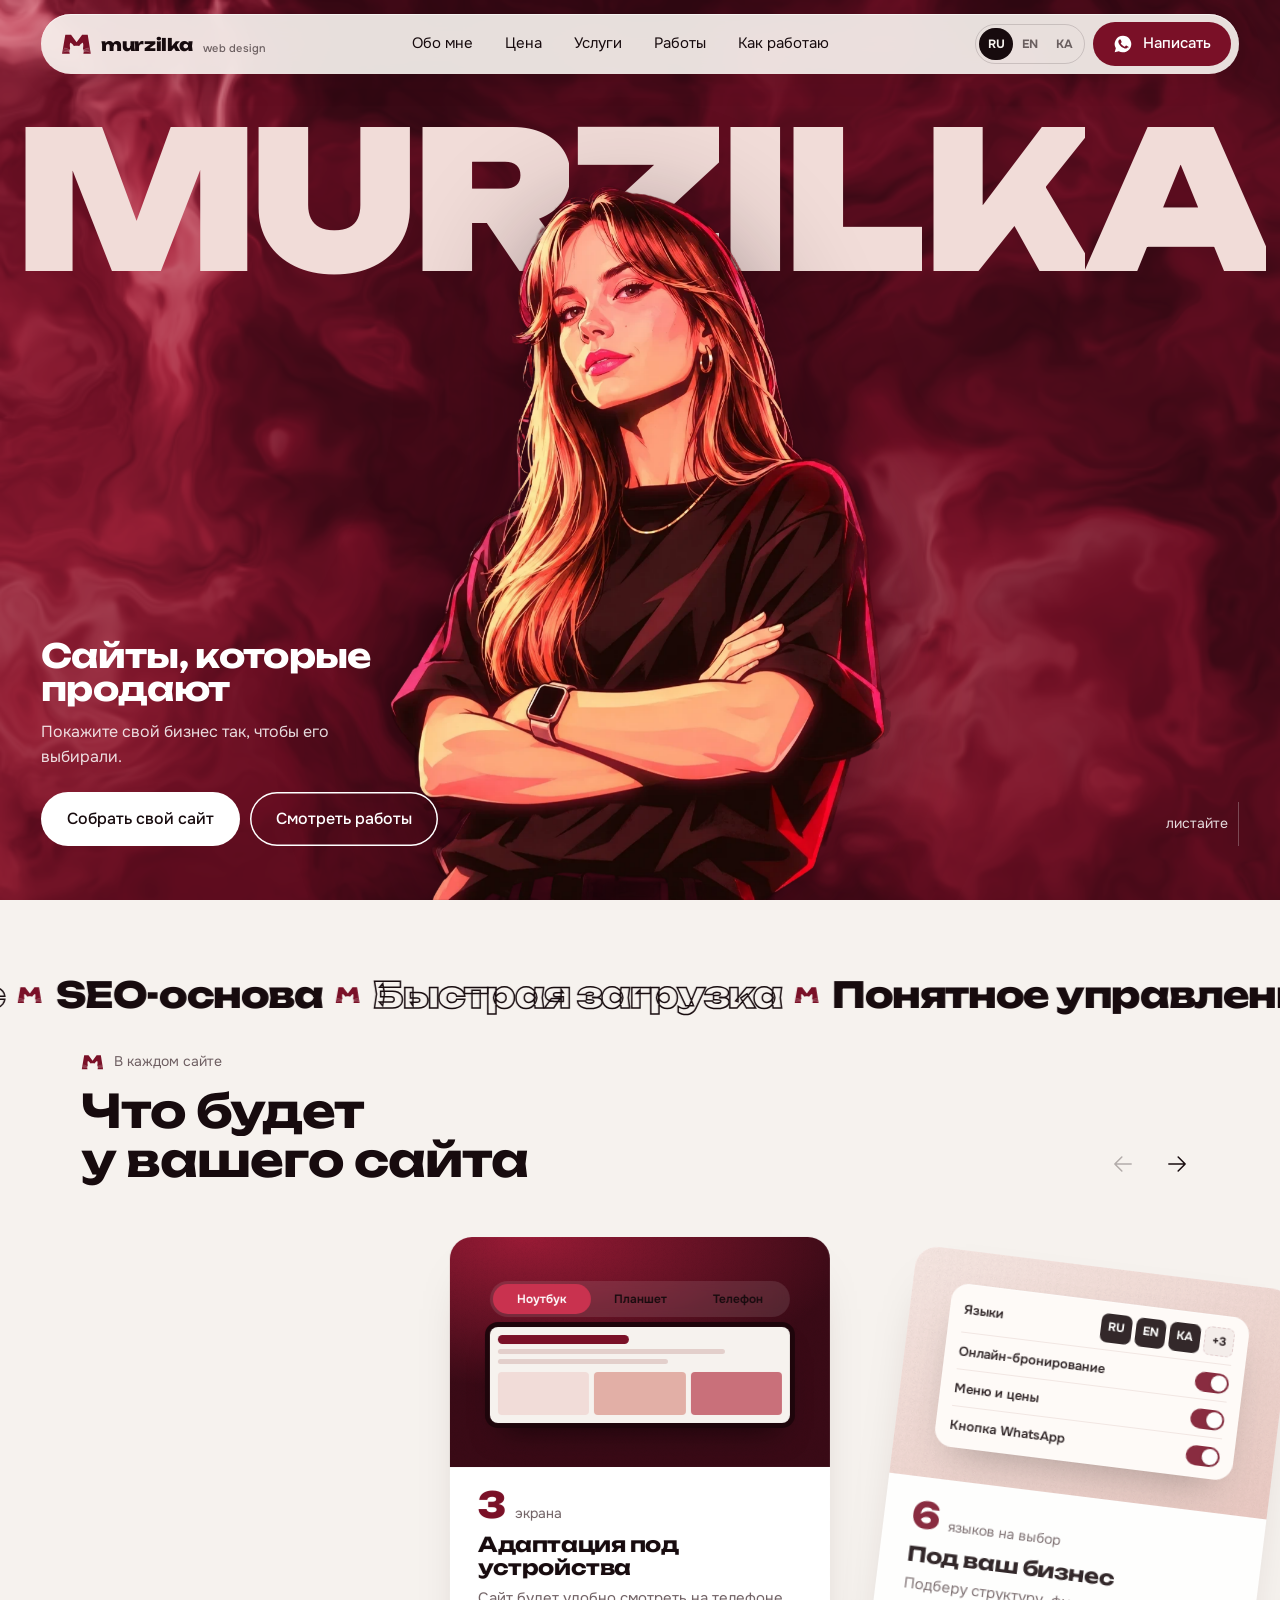
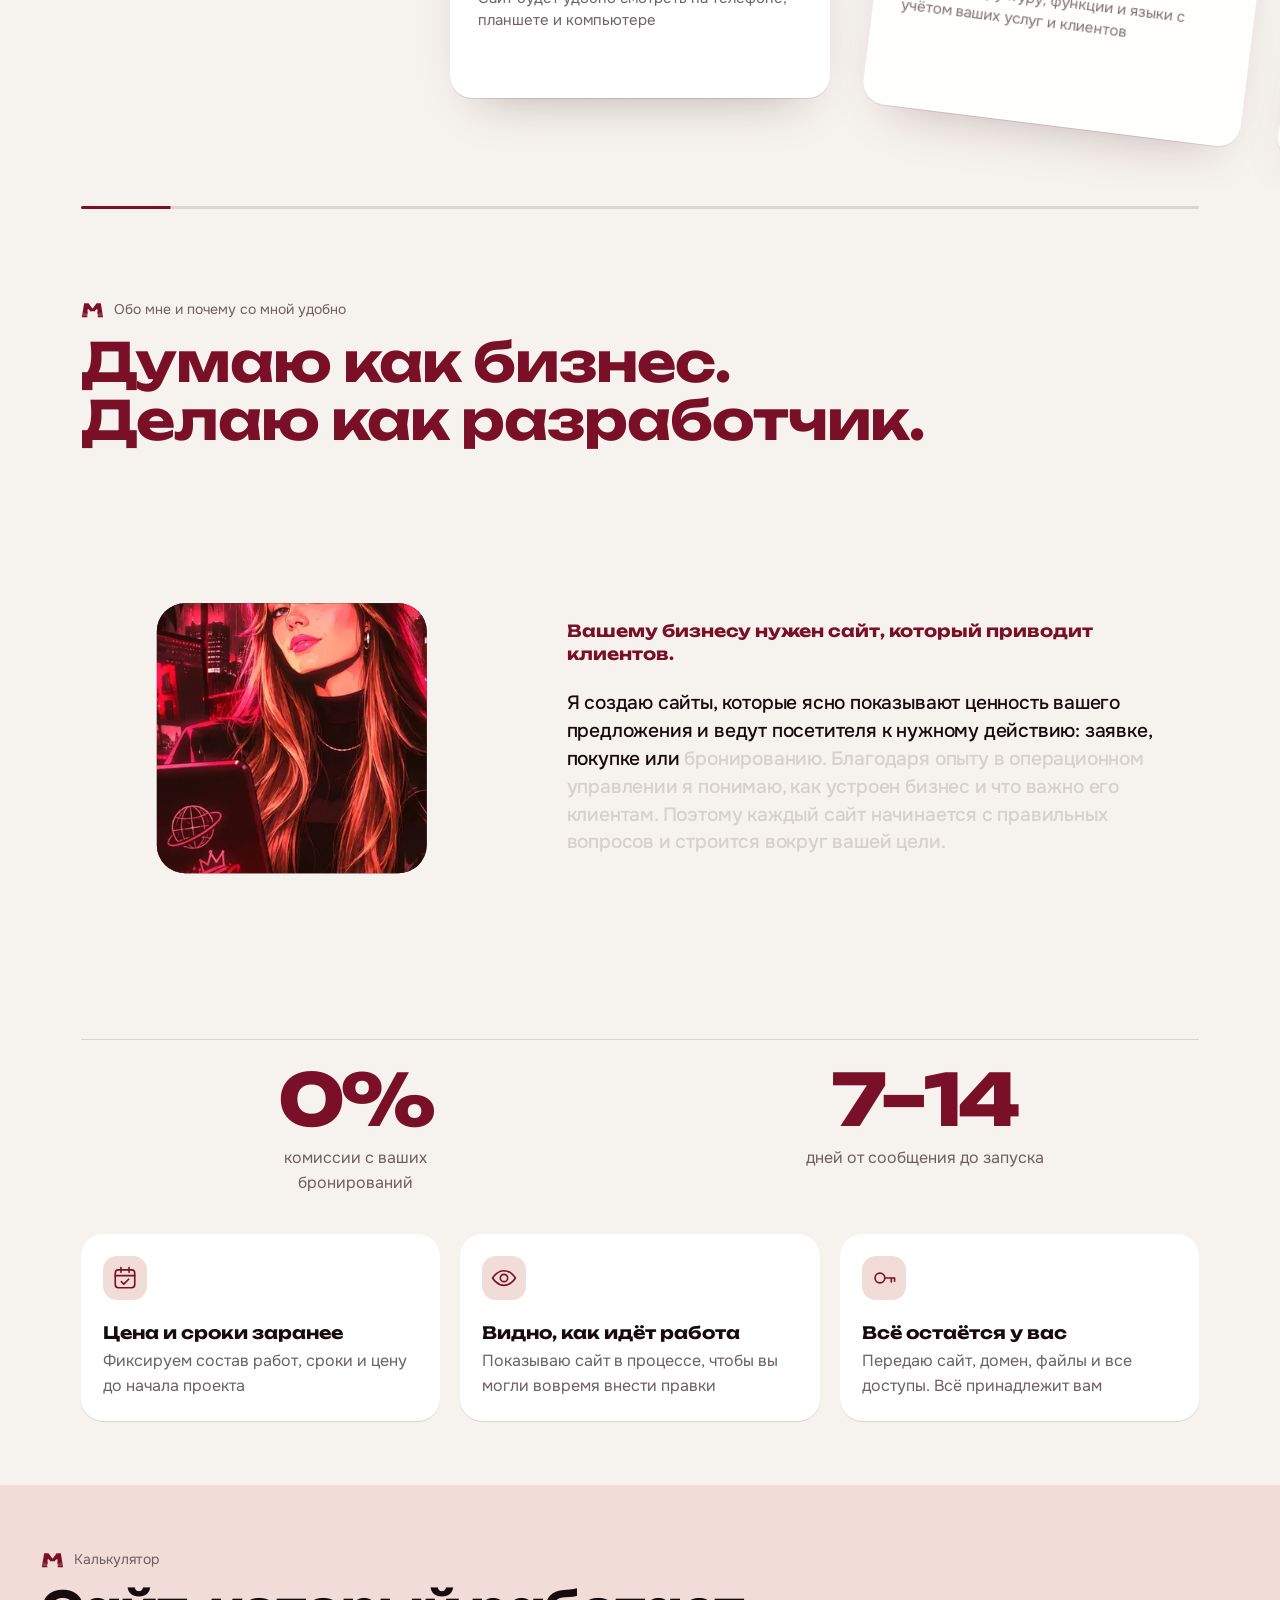
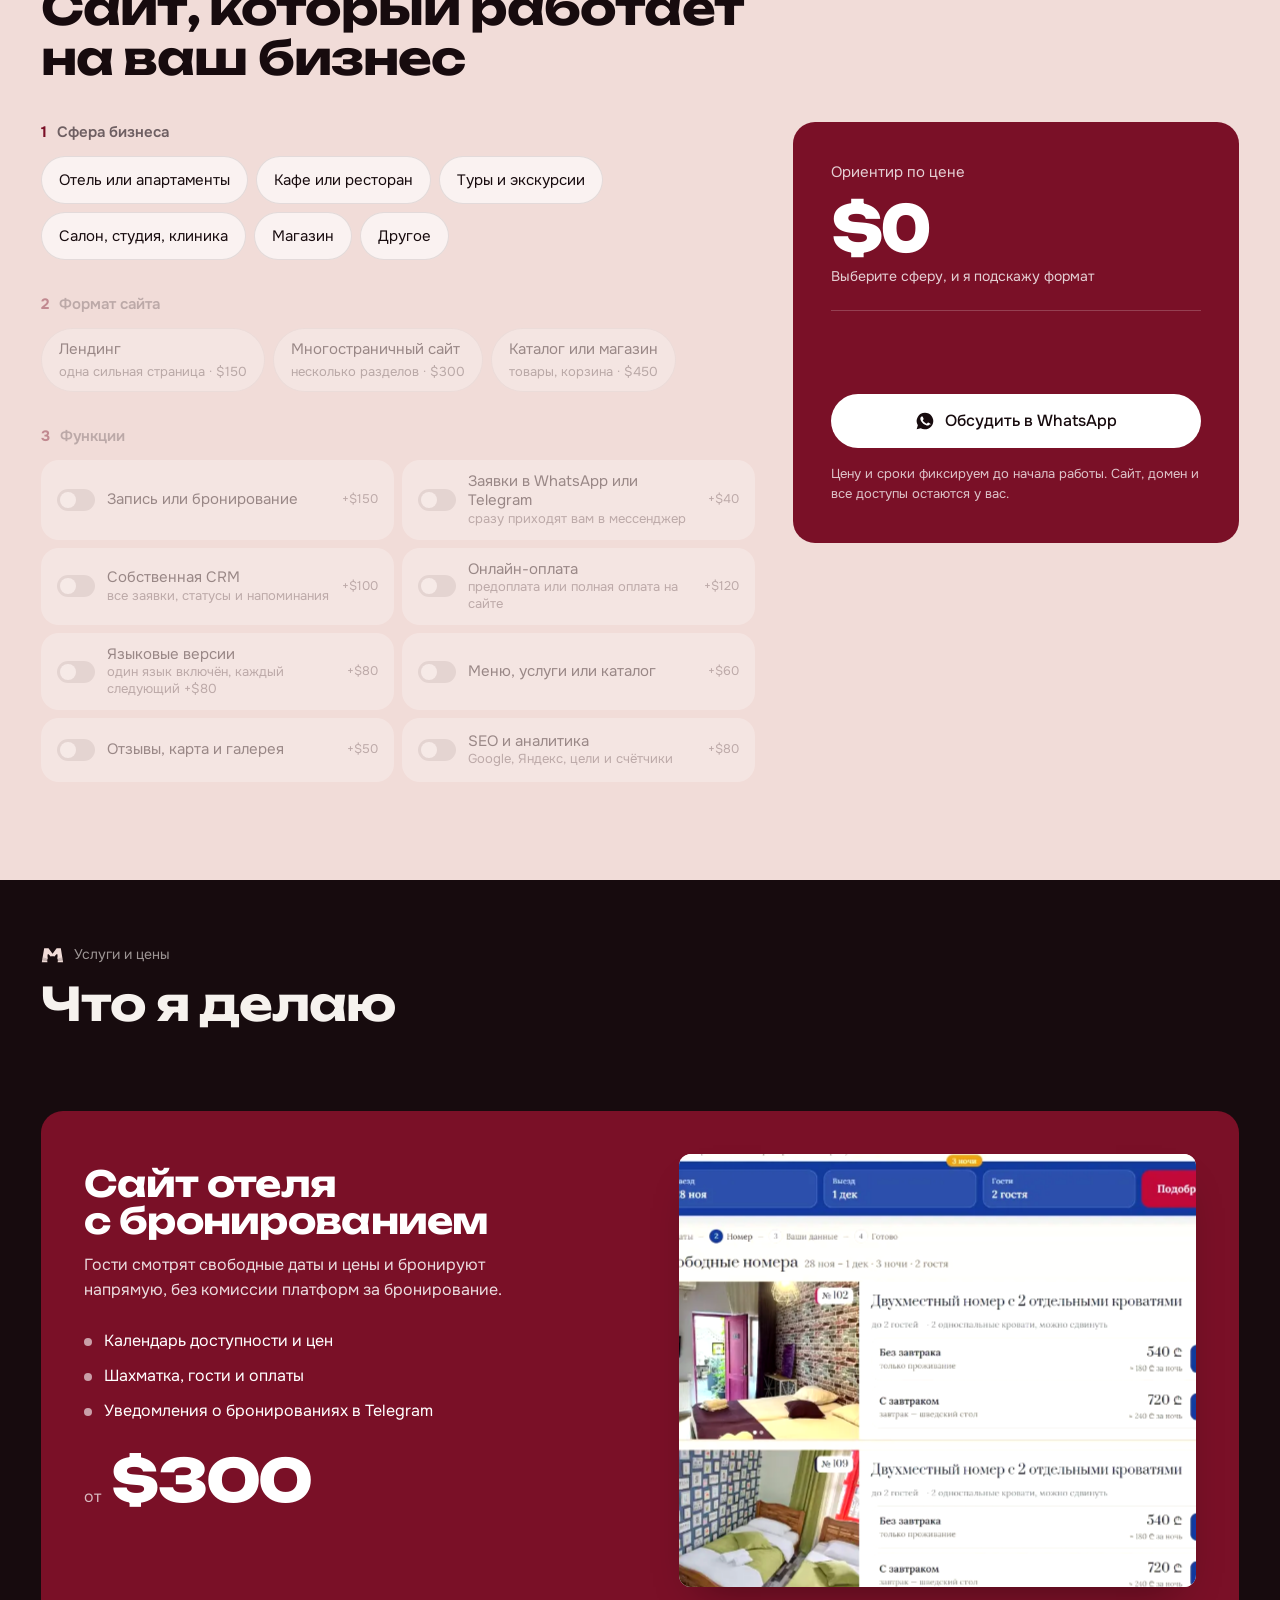
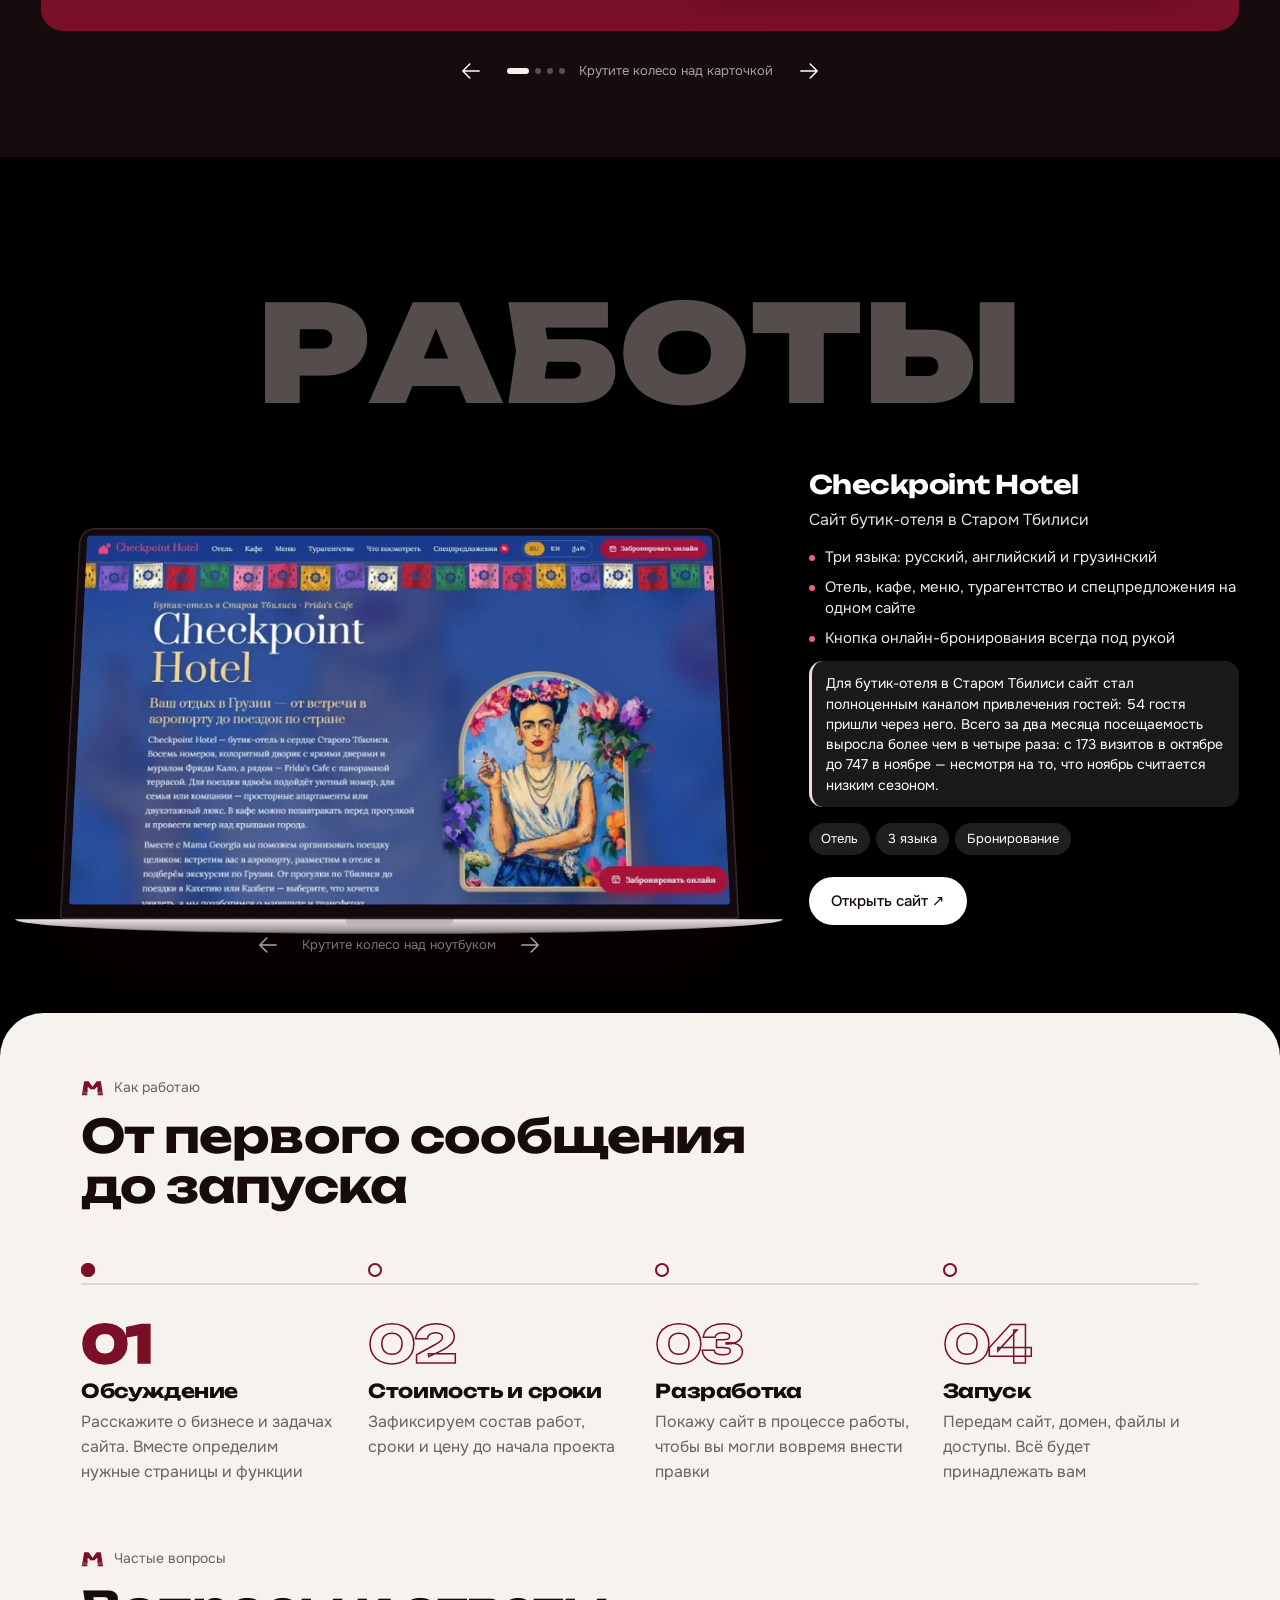
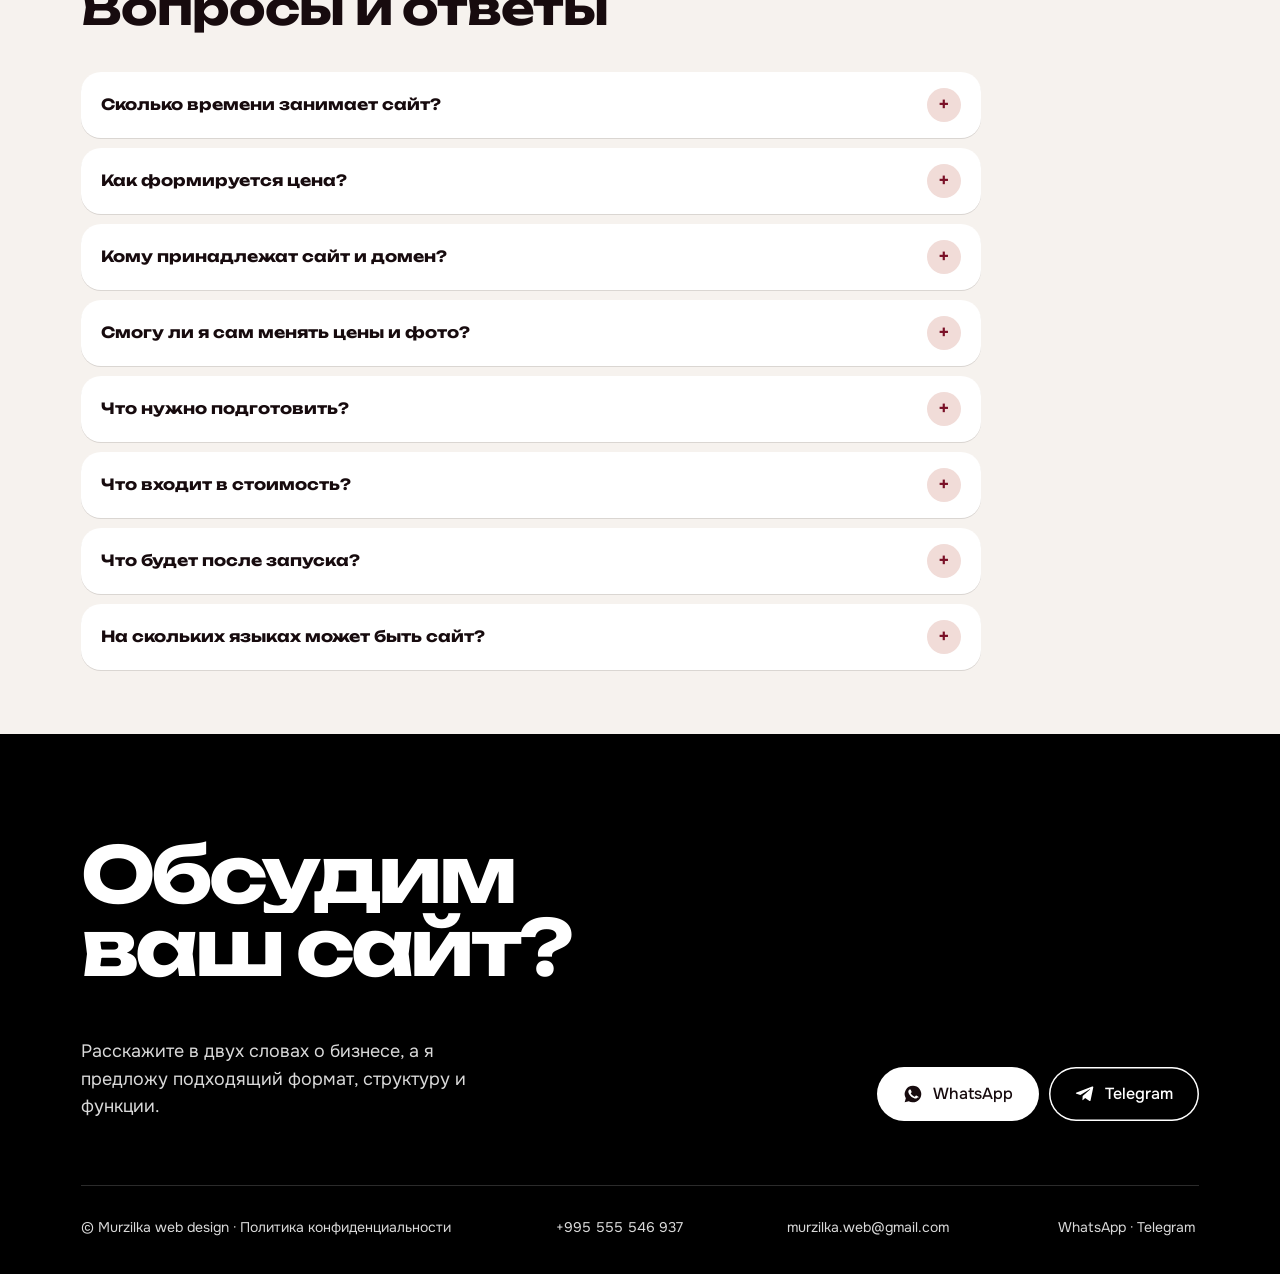
==== commit 30dda9d1: "Add Google Search Console verification meta tag Co-Authored-By: Claude Opus 5.5 <noreply@anthropic.c" ====
--- a/index.html
+++ b/index.html
@@ -2,6 +2,7 @@
 <html lang="ru">
 <head>
 <meta charset="utf-8">
+<meta name="google-site-verification" content="lMqwiKshVEkAt7RZsLJvDPwi9NFfC2yrMfLxLmy_BXs">
 <meta name="viewport" content="width=device-width,initial-scale=1">
 <title>Murzilka web design — сайты, которые продают</title>
 <meta name="description" content="Мурзилка веб дизайн: сайты для отелей, кафе, туров и услуг в Грузии. Бронирование без комиссий, заявки в WhatsApp, своя CRM.">
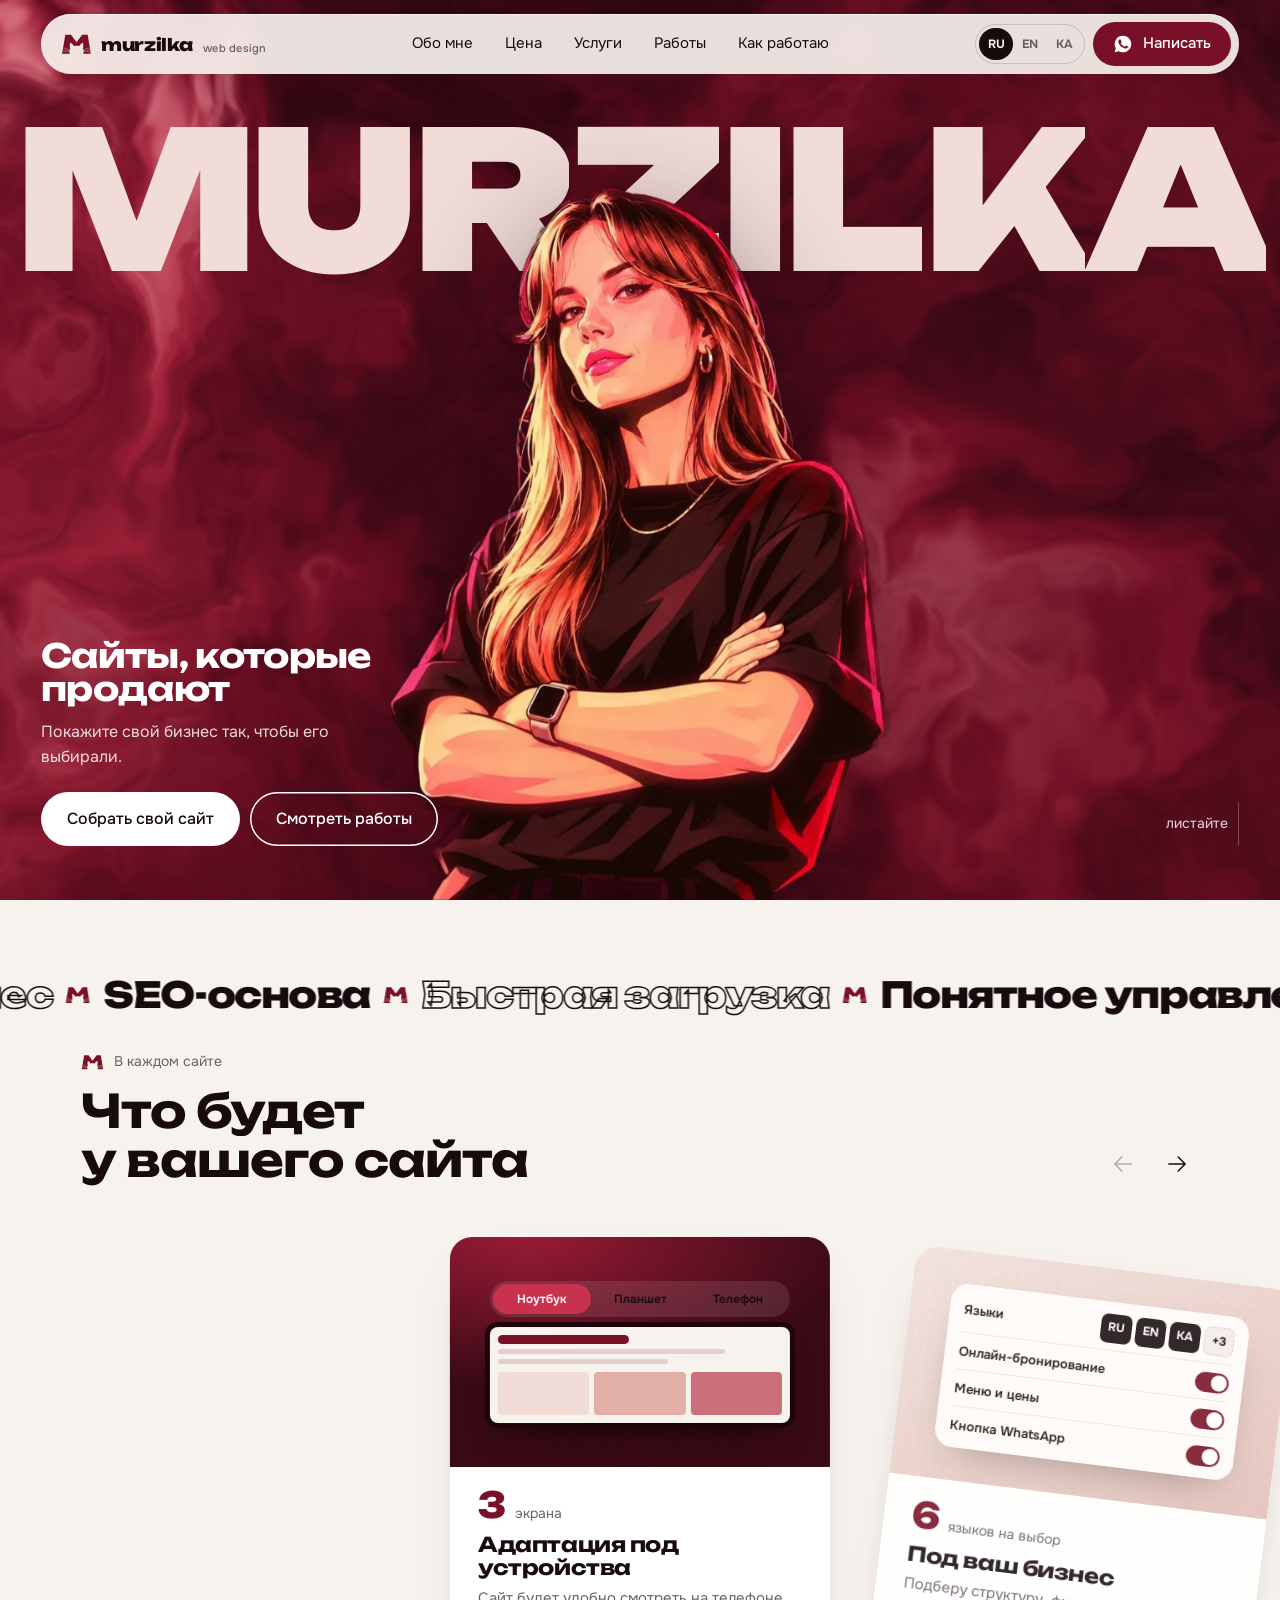
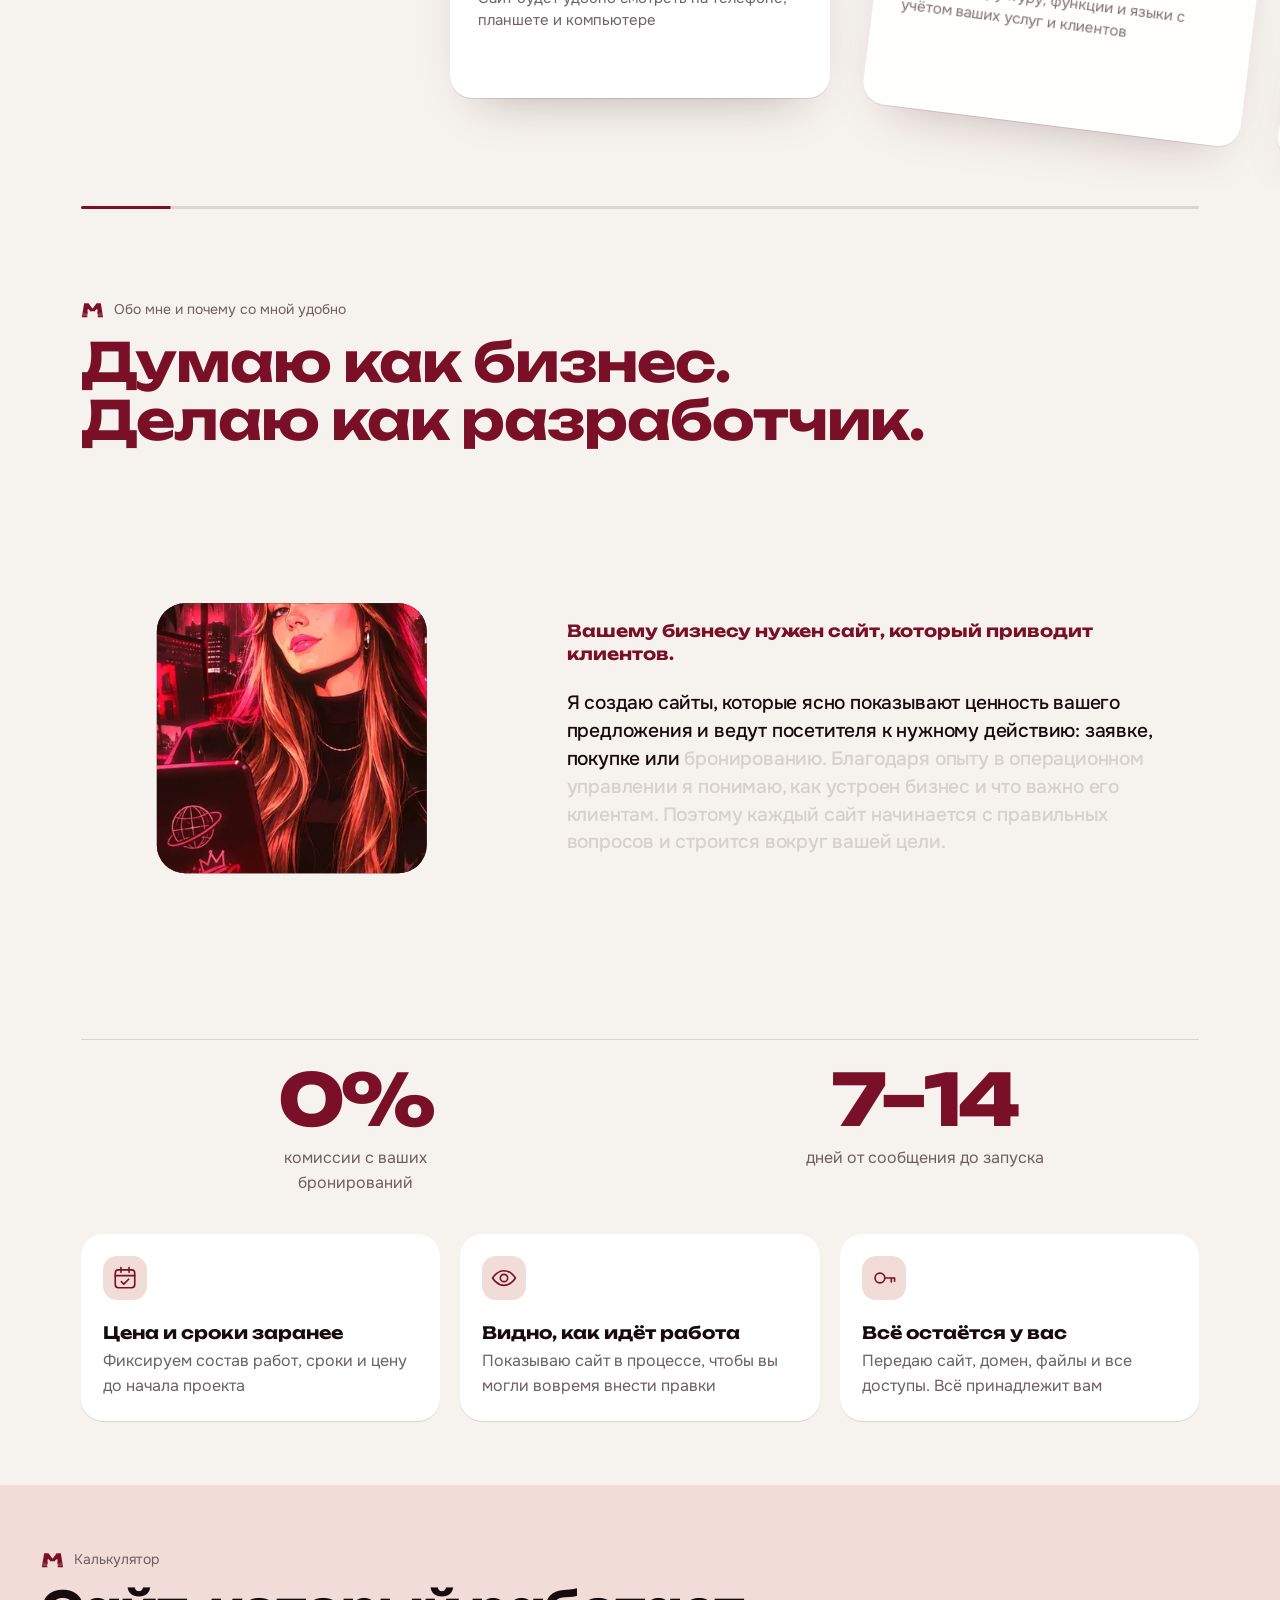
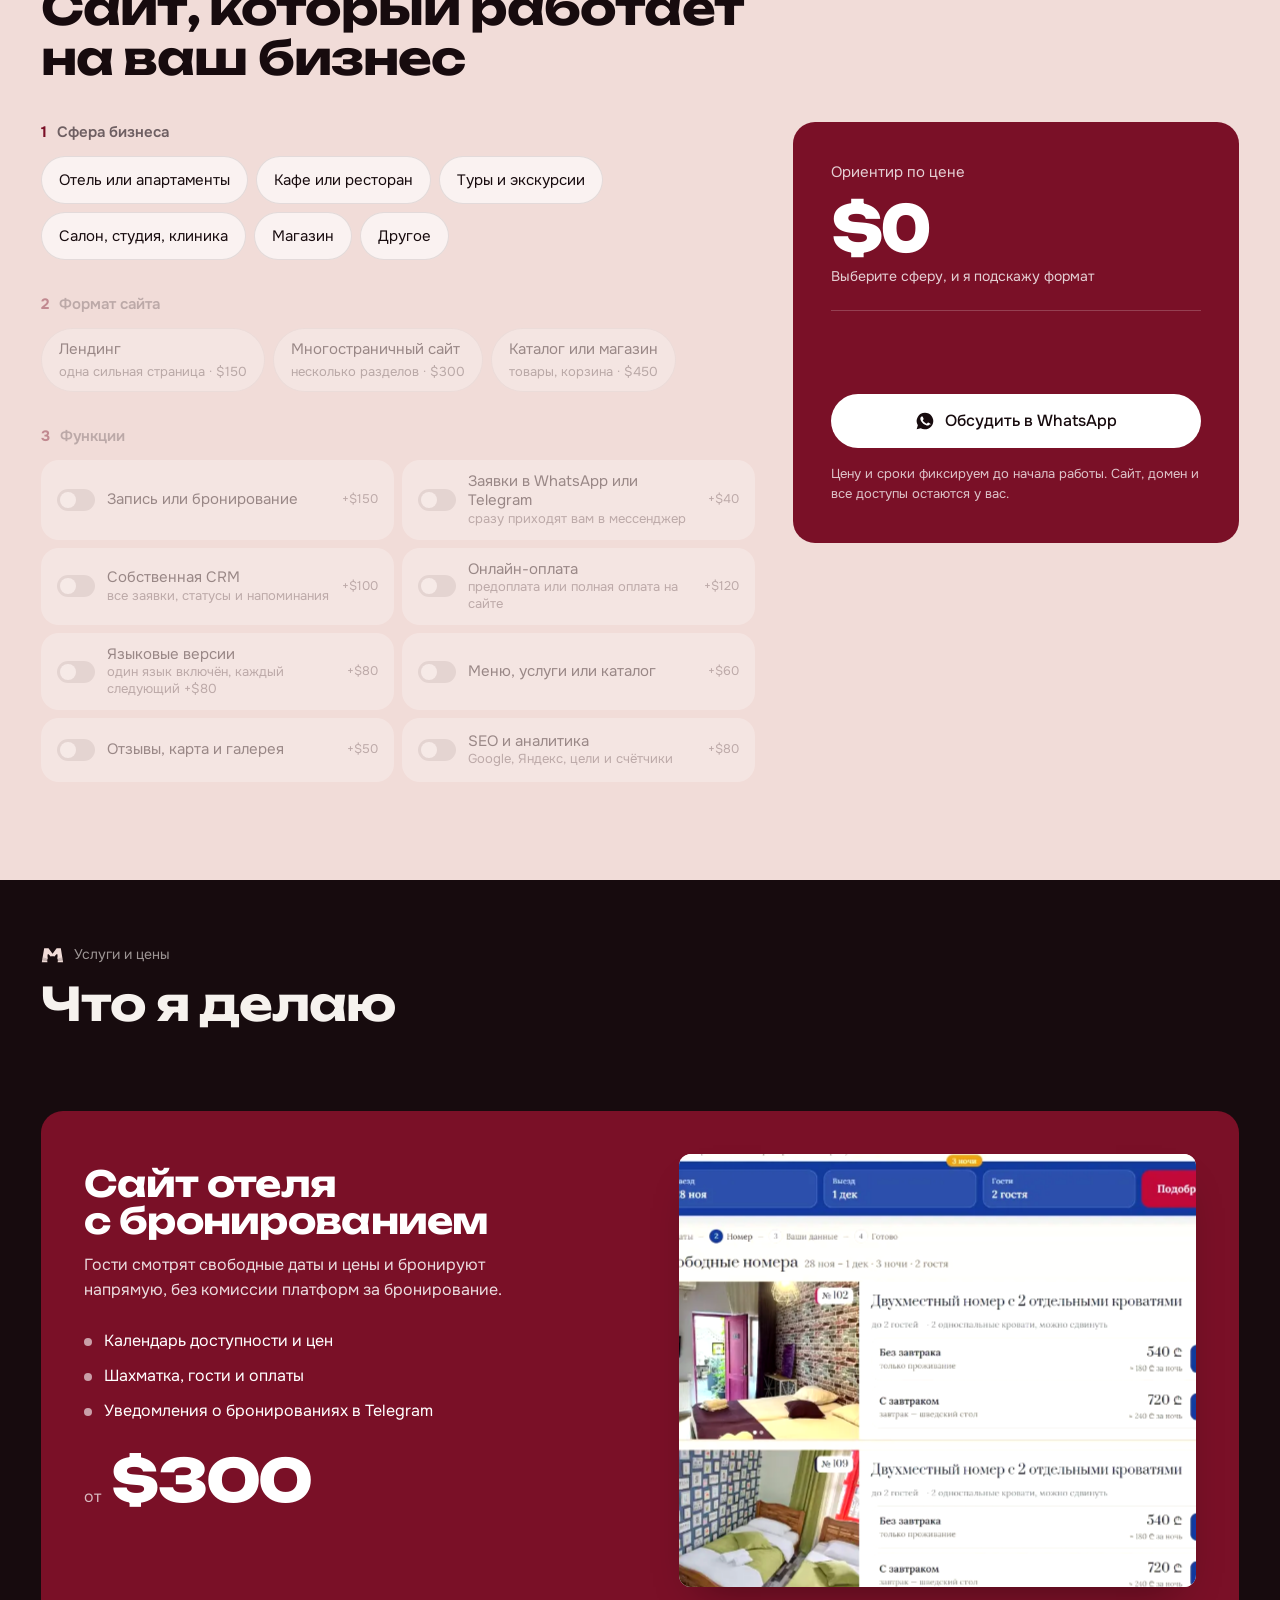
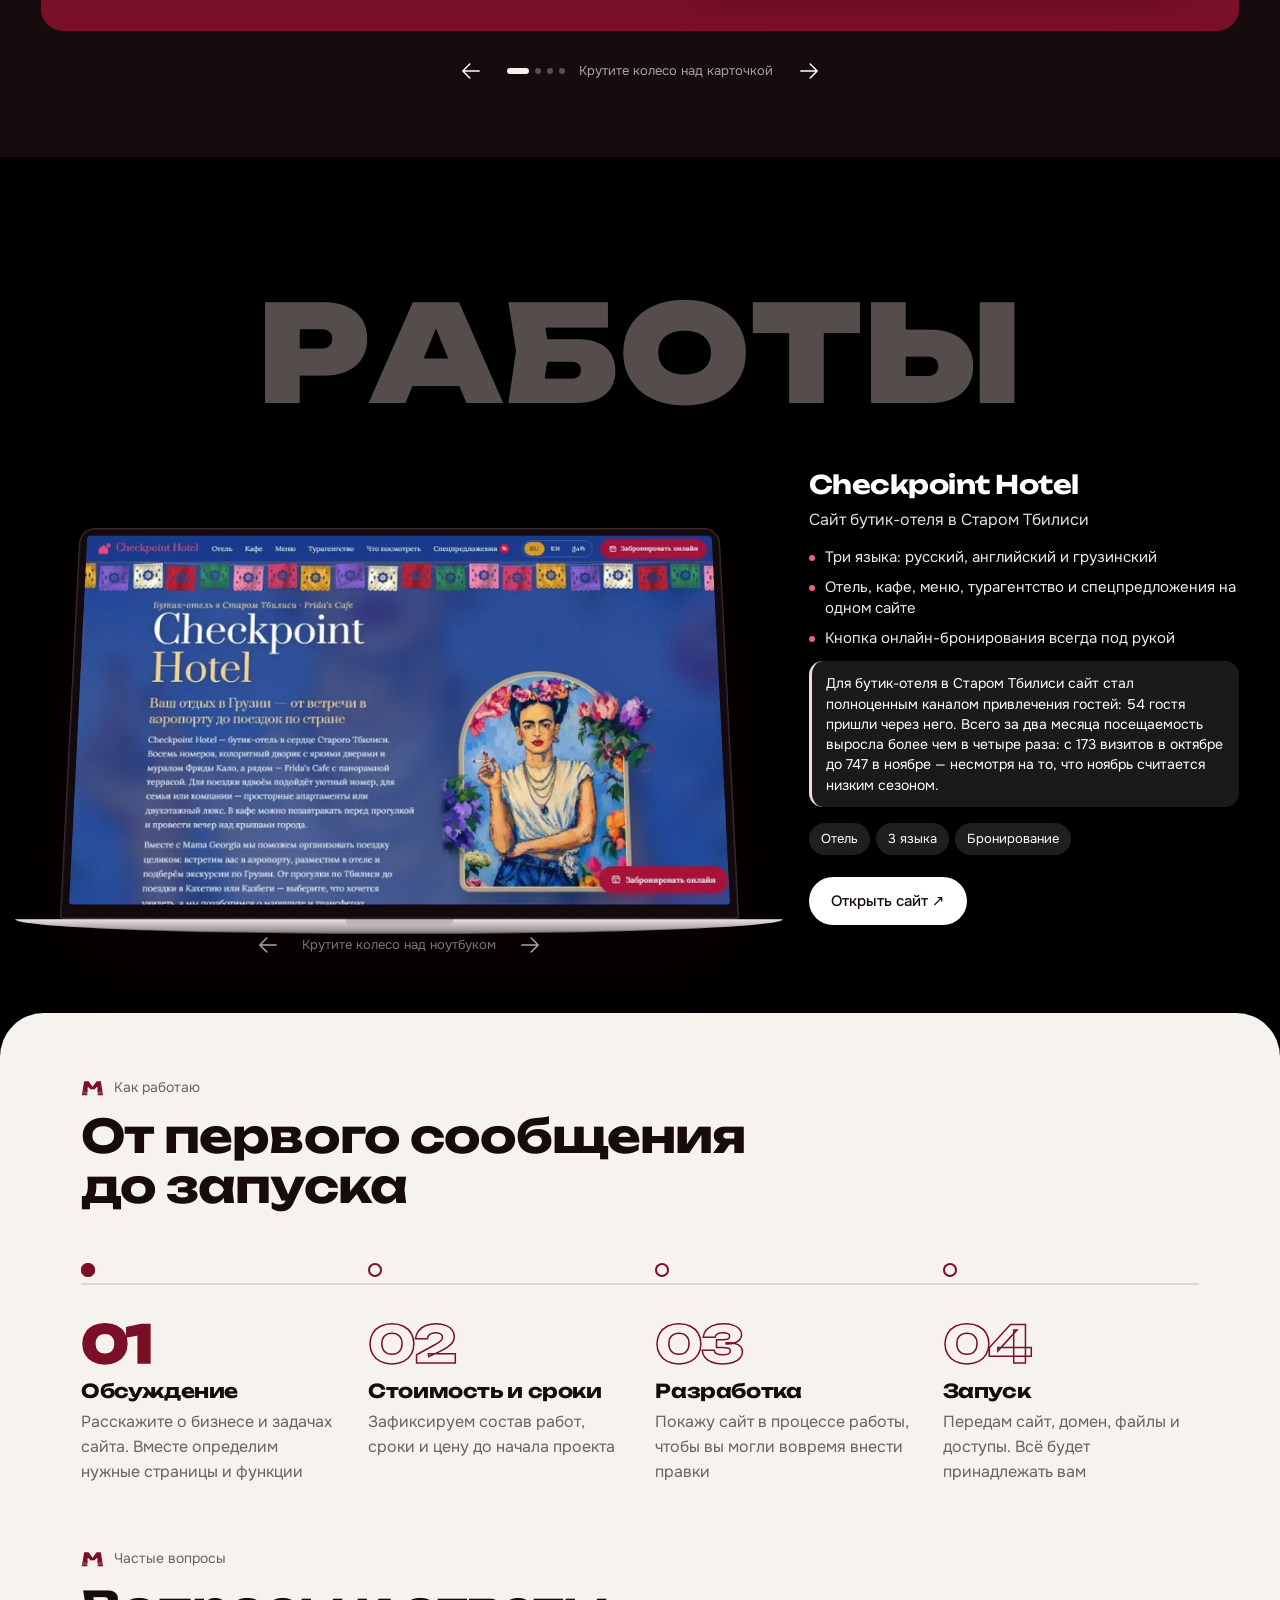
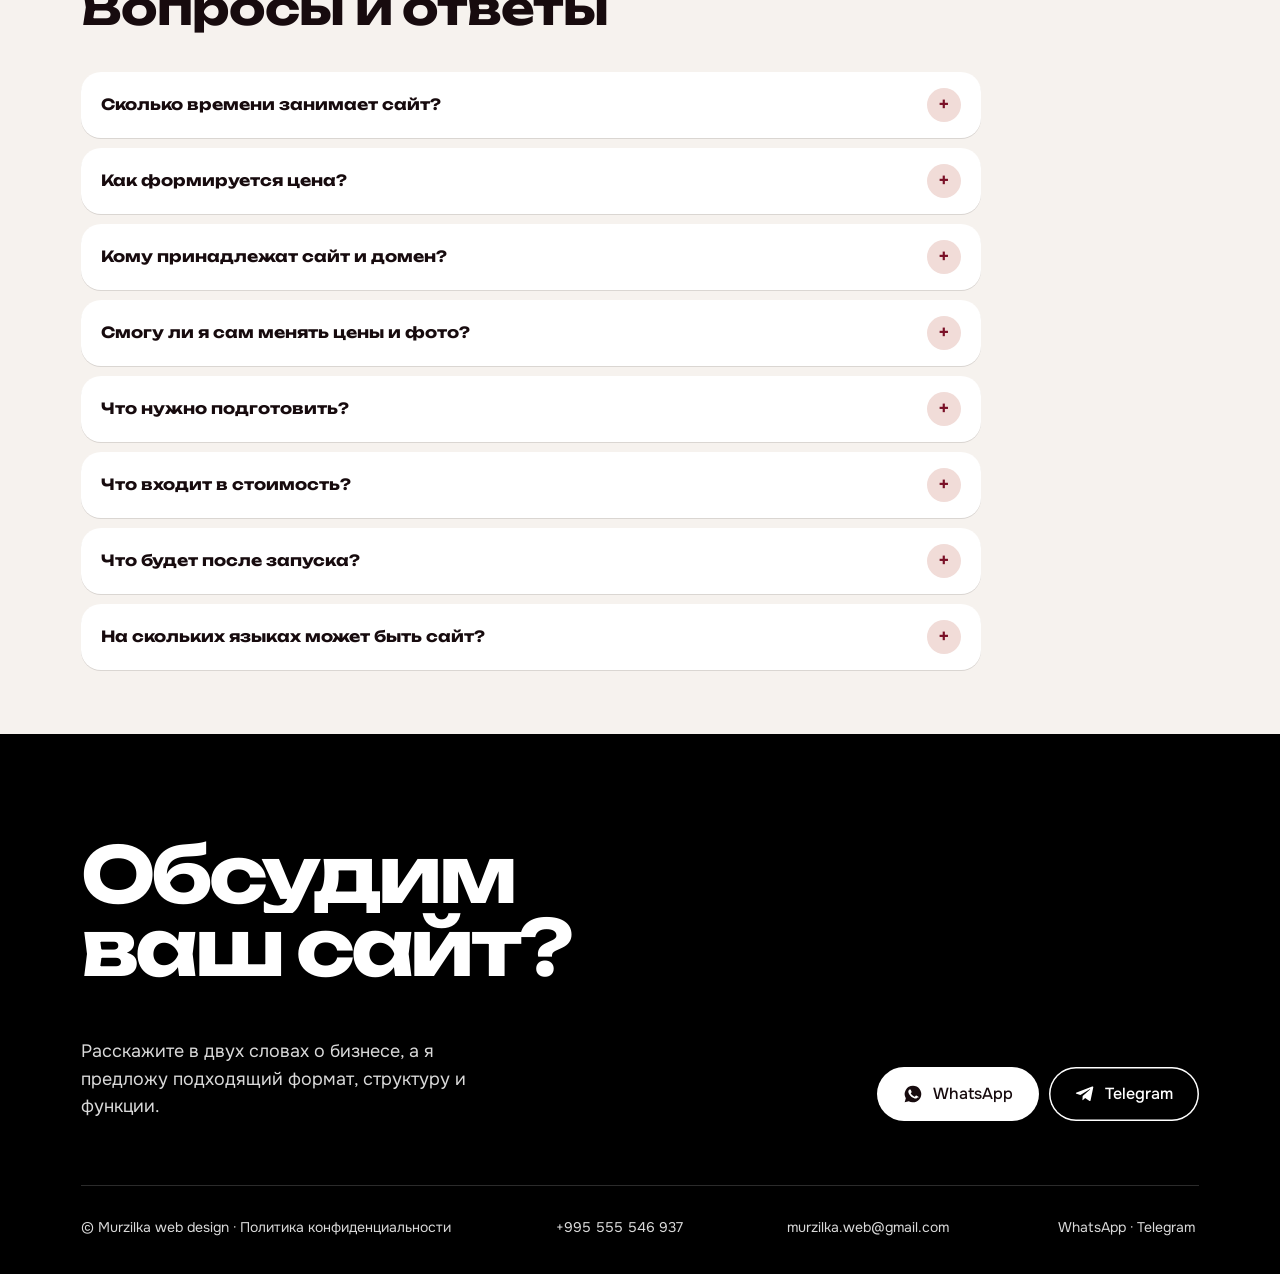
==== commit f72585be: "Speed up mobile load: responsive hero photo, deferred fog, heading order - Hero photo: 600px copy fo" ====
--- a/index.html
+++ b/index.html
@@ -29,6 +29,7 @@
 <meta name="twitter:image" content="https://murzilkaweb.com/og-ru.jpg">
 <script type="application/ld+json">{"@context": "https://schema.org", "@type": "ProfessionalService", "name": "Murzilka web design", "url": "https://murzilkaweb.com/", "image": "https://murzilkaweb.com/og-ru.jpg", "description": "Мурзилка веб дизайн: сайты для отелей, кафе, туров и услуг в Грузии. Бронирование без комиссий, заявки в WhatsApp, своя CRM.", "telephone": "+995555546937", "email": "murzilka.web@gmail.com", "areaServed": {"@type": "Country", "name": "Georgia"}, "priceRange": "$$", "sameAs": ["https://t.me/murzilka_studio", "https://wa.me/995555546937"], "knowsLanguage": ["ru", "en", "ka"]}</script>
 <!--/HEAD-->
+<link rel="preload" as="image" href="img/sasha-cut.webp" imagesrcset="img/m/sasha-cut.webp 600w, img/sasha-cut.webp 833w" imagesizes="(max-width:700px) 41vh, 56vh" fetchpriority="high">
 <script src="data.js"></script>
 <link rel="stylesheet" href="fonts.css">
 <style>
@@ -96,6 +97,7 @@
 @keyframes spin{to{transform:rotate(360deg)}}
 .hero{position:relative;height:100vh;height:100svh;overflow:hidden;color:#fff;background:radial-gradient(120% 80% at 70% 20%,var(--accent-2),var(--accent) 40%,var(--deep))}
 .hero canvas{position:absolute;inset:0;width:100%;height:100%}
+canvas[id^="fog"]{opacity:0;transition:opacity 1s ease}canvas[id^="fog"].on{opacity:1}
 .grain{position:absolute;inset:0;pointer-events:none;opacity:.18;mix-blend-mode:overlay;background-image:url("data:image/svg+xml,%3Csvg xmlns='http://www.w3.org/2000/svg' width='160' height='160'%3E%3Cfilter id='n'%3E%3CfeTurbulence baseFrequency='.9' numOctaves='2' stitchTiles='stitch'/%3E%3C/filter%3E%3Crect width='100%25' height='100%25' filter='url(%23n)'/%3E%3C/svg%3E")}
 .name{position:absolute;left:0;right:0;top:13vh;text-align:center;font:900 clamp(40px,15vw,280px)/.86 'Unbounded',sans-serif;letter-spacing:-.05em;white-space:nowrap;color:var(--blush);user-select:none}
 .name .ch{display:inline-block;will-change:transform}
@@ -345,8 +347,8 @@
 .calc{background:var(--blush)}
 .calc-grid{display:grid;grid-template-columns:minmax(0,1.25fr) minmax(0,1fr);gap:clamp(20px,3vw,44px);margin-top:clamp(24px,3vw,40px);align-items:start}
 .step{margin-bottom:34px}
-.step h4{margin:0 0 14px;font:600 15px 'Onest';color:var(--mute);display:flex;gap:10px}
-.step h4 b{color:var(--accent)}
+.step h3{margin:0 0 14px;font:600 15px 'Onest';letter-spacing:normal;text-wrap:wrap;color:var(--mute);display:flex;gap:10px}
+.step h3 b{color:var(--accent)}
 .chips{display:flex;flex-wrap:wrap;gap:8px}
 .chip{min-height:48px;padding:10px 18px;border-radius:999px;border:0;background:rgba(255,255,255,.65);box-shadow:inset 0 0 0 1px rgba(23,11,14,.1);font-size:15px;text-align:left;transition:background .25s,color .25s,transform .2s}
 .chip:active{transform:scale(.97)}
@@ -589,7 +591,7 @@
 <section class="hero" id="hero">
   <canvas id="fog1" aria-hidden="true"></canvas>
   <div class="name" id="name" aria-hidden="true">MURZILKA</div>
-  <div class="sasha"><div id="sasha"><img id="sashaImg" src="img/sasha-cut.webp" alt="Саша Мурзилка" width="833" height="1254"></div></div>
+  <div class="sasha"><div id="sasha"><img id="sashaImg" src="img/sasha-cut.webp" srcset="img/m/sasha-cut.webp 600w, img/sasha-cut.webp 833w" sizes="(max-width:700px) 41vh, 56vh" fetchpriority="high" alt="Саша Мурзилка" width="833" height="1254"></div></div>
   <div class="hero-copy" id="heroCopy">
     <h1>Сайты, которые продают</h1>
     <p>Покажите свой бизнес так, чтобы его выбирали.</p>
@@ -632,7 +634,7 @@
     <div class="kicker"><svg class="kd"><use href="#star"/></svg>Обо мне и почему со мной удобно</div>
     <h2 class="h2 split"><span class="ln"><span>Думаю как бизнес.</span></span><span class="ln"><span>Делаю как разработчик.</span></span></h2>
     <div class="mgrid">
-      <div class="ava" id="ava"><img src="img/avatar.webp" srcset="img/m/avatar.webp 600w, img/avatar.webp 1000w" sizes="(max-width:900px) 90vw, 40vw" alt="Саша Мурзилка за работой" loading="lazy"></div>
+      <div class="ava" id="ava"><img src="img/avatar.webp" srcset="img/m/avatar.webp 600w, img/avatar-800.webp 800w, img/avatar.webp 1000w" sizes="(max-width:900px) 90vw, 40vw" alt="Саша Мурзилка за работой" loading="lazy"></div>
       <div>
         <p class="lead">Вашему бизнесу нужен сайт, который приводит клиентов.</p>
         <p class="big" id="bigText">Я создаю сайты, которые ясно показывают ценность вашего предложения и ведут посетителя к нужному действию: заявке, покупке или бронированию. Благодаря опыту в операционном управлении я понимаю, как устроен бизнес и что важно его клиентам. Поэтому каждый сайт начинается с правильных вопросов и строится вокруг вашей цели.</p>
@@ -656,9 +658,9 @@
     <h2 class="h2 split"><span class="ln"><span>Сайт, который работает</span></span><span class="ln"><span>на ваш бизнес</span></span></h2>
     <div class="calc-grid">
       <div>
-        <div class="step"><h4><b>1</b>Сфера бизнеса</h4><div class="chips" id="spheres"></div></div>
-        <div class="step wait" id="s2"><h4><b>2</b>Формат сайта</h4><div class="chips" id="formats"></div></div>
-        <div class="step wait" id="s3"><h4><b>3</b>Функции</h4><div class="toggles" id="feats"></div></div>
+        <div class="step"><h3><b>1</b>Сфера бизнеса</h3><div class="chips" id="spheres"></div></div>
+        <div class="step wait" id="s2"><h3><b>2</b>Формат сайта</h3><div class="chips" id="formats"></div></div>
+        <div class="step wait" id="s3"><h3><b>3</b>Функции</h3><div class="toggles" id="feats"></div></div>
       </div>
       <aside class="total" id="sumBox" aria-live="polite">
         <div class="lbl">Ориентир по цене</div>
@@ -684,7 +686,7 @@
           <ul><li>Календарь доступности и цен</li><li>Шахматка, гости и оплаты</li><li>Уведомления о бронированиях в Telegram</li></ul>
           <div class="price"><small>от</small><b data-p="hotel">$300</b></div>
         </div>
-        <div class="vis"><img src="img/booking.webp" srcset="img/m/booking.webp 1000w, img/booking.webp 1900w" sizes="(max-width:900px) 70vw, 60vw" alt="Бронирование номеров на сайте Checkpoint Hotel" loading="lazy"></div>
+        <div class="vis"><img src="img/booking.webp" srcset="img/s/booking.webp 600w, img/m/booking.webp 1000w, img/booking.webp 1900w" sizes="(max-width:900px) 70vw, 60vw" alt="Бронирование номеров на сайте Checkpoint Hotel" loading="lazy"></div>
       </article>
       <article class="svc" style="--i:1">
         <div>
@@ -693,7 +695,7 @@
           <ul><li>Услуги, меню, цены и галерея</li><li>Версии на нужных языках</li><li>Карта, отзывы и удобная навигация</li></ul>
           <div class="price"><small>от</small><b data-p="multi">$300</b></div>
         </div>
-        <div class="vis"><img src="img/hotel.webp" srcset="img/m/hotel.webp 1000w, img/hotel.webp 1900w" sizes="(max-width:900px) 70vw, 60vw" alt="Многостраничный сайт Checkpoint Hotel" loading="lazy"></div>
+        <div class="vis"><img src="img/hotel.webp" srcset="img/s/hotel.webp 600w, img/m/hotel.webp 1000w, img/hotel.webp 1900w" sizes="(max-width:900px) 70vw, 60vw" alt="Многостраничный сайт Checkpoint Hotel" loading="lazy"></div>
       </article>
       <article class="svc" style="--i:2">
         <div>
@@ -702,7 +704,7 @@
           <ul><li>Для тура, услуги или события</li><li>Форма заявки или переход в WhatsApp</li><li>Подключение аналитики Google и Яндекса</li></ul>
           <div class="price"><small>от</small><b data-p="landing">$150</b></div>
         </div>
-        <div class="vis"><img src="img/tours.webp" srcset="img/m/tours.webp 1000w, img/tours.webp 1900w" sizes="(max-width:900px) 70vw, 60vw" alt="Лендинг турагентства Mama Georgia" loading="lazy"></div>
+        <div class="vis"><img src="img/tours.webp" srcset="img/s/tours.webp 600w, img/m/tours.webp 1000w, img/tours.webp 1900w" sizes="(max-width:900px) 70vw, 60vw" alt="Лендинг турагентства Mama Georgia" loading="lazy"></div>
       </article>
       <article class="svc" style="--i:3">
         <div>
@@ -814,7 +816,7 @@
 const WORKS=MZ.works.map(w=>Object.assign({img:w.img,href:w.href},w[LANG]||w.ru));
 const pad=n=>String(n).padStart(2,'0');
 const wdHTML=(w,i)=>`<h3>${w.t}</h3><p class="lead">${w.d}</p><ul>${w.li.map(x=>`<li>${x}</li>`).join('')}</ul>${w.res?`<p class="res">${w.res}</p>`:''}<div class="tags">${w.tags.map(x=>`<span>${x}</span>`).join('')}</div><a class="btn btn-light" href="${w.href}" target="_blank" rel="noopener"><span>Открыть сайт ↗</span></a>`;
-$('#screen').innerHTML=WORKS.map((w,i)=>`<img src="img/${w.img}.webp" srcset="img/m/${w.img}.webp 1000w, img/${w.img}.webp 1900w" sizes="(max-width:900px) 70vw, 60vw"${i?' loading="lazy"':''} alt="${w.t}" style="${i?'clip-path:inset(100% 0 0 0)':''}${w.img==='doors'?';object-position:center':''}">`).join('');
+$('#screen').innerHTML=WORKS.map((w,i)=>`<img src="img/${w.img}.webp" srcset="img/s/${w.img}.webp 600w, img/m/${w.img}.webp 1000w, img/${w.img}.webp 1900w" sizes="(max-width:900px) 70vw, 60vw"${i?' loading="lazy"':''} alt="${w.t}" style="${i?'clip-path:inset(100% 0 0 0)':''}${w.img==='doors'?';object-position:center':''}">`).join('');
 $('#caps').innerHTML=WORKS.map((w,i)=>`<div class="cap wd${i?'':' on'}">${wdHTML(w,i)}</div>`).join('');
 $('#wlist').innerHTML='<div class="kicker" style="color:rgba(255,255,255,.7);margin:0"><svg class="kd"><use href="#star"/></svg>Работы</div><h2 class="h2">Живые проекты</h2>'+WORKS.map((w,i)=>`<article class="wcard"><a class="shot" href="${w.href}" target="_blank" rel="noopener"><img src="img/${w.img}.webp" alt="${w.t}" loading="lazy" style="${w.img==='doors'?'object-position:center':''}"></a><div class="wd">${wdHTML(w,i)}</div></article>`).join('');
 $('#dots').innerHTML=WORKS.map((w,i)=>`<i class="${i?'':'on'}"></i>`).join('');
@@ -959,11 +961,14 @@
  const io=new IntersectionObserver(e=>{st.vis=e[0].isIntersecting});io.observe(canvas);
  addEventListener('pointermove',e=>{st.tx=e.clientX/innerWidth-.5;st.ty=e.clientY/innerHeight-.5});
  const t0=performance.now();
- (function loop(){requestAnimationFrame(loop);if(!st.vis)return;st.mx+=(st.tx-st.mx)*.04;st.my+=(st.ty-st.my)*.04;
-  gl.uniform1f(U('t'),RM?10:(performance.now()-t0)/1000);gl.uniform2f(U('m'),st.mx,-st.my);gl.drawArrays(gl.TRIANGLES,0,3)})();
+ const FR=FINE?0:33;let last=0,shown=0;
+ (function loop(now){requestAnimationFrame(loop);if(!st.vis)return;if(FR&&now-last<FR)return;last=now;st.mx+=(st.tx-st.mx)*.04;st.my+=(st.ty-st.my)*.04;
+  gl.uniform1f(U('t'),RM?10:(performance.now()-t0)/1000);gl.uniform2f(U('m'),st.mx,-st.my);gl.drawArrays(gl.TRIANGLES,0,3);if(!shown){shown=1;canvas.classList.add('on')}})(0);
  return st;
 }
-fog($('#fog1'));if(innerWidth>900){fog($('#fog2'));fog($('#fog3'))}
+const startFog=()=>{if(startFog.d)return;startFog.d=1;fog($('#fog1'));if(innerWidth>900){fog($('#fog2'));fog($('#fog3'))}};
+if(FINE)startFog();else{['pointerdown','touchstart','wheel','keydown','scroll'].forEach(e=>addEventListener(e,startFog,{once:true,passive:true}));
+ const later=()=>setTimeout(startFog,2500);document.readyState==='complete'?later():addEventListener('load',later,{once:true})}
 
 const GS=!!(window.gsap&&window.ScrollTrigger)&&!RM;
 let lenis=null;
